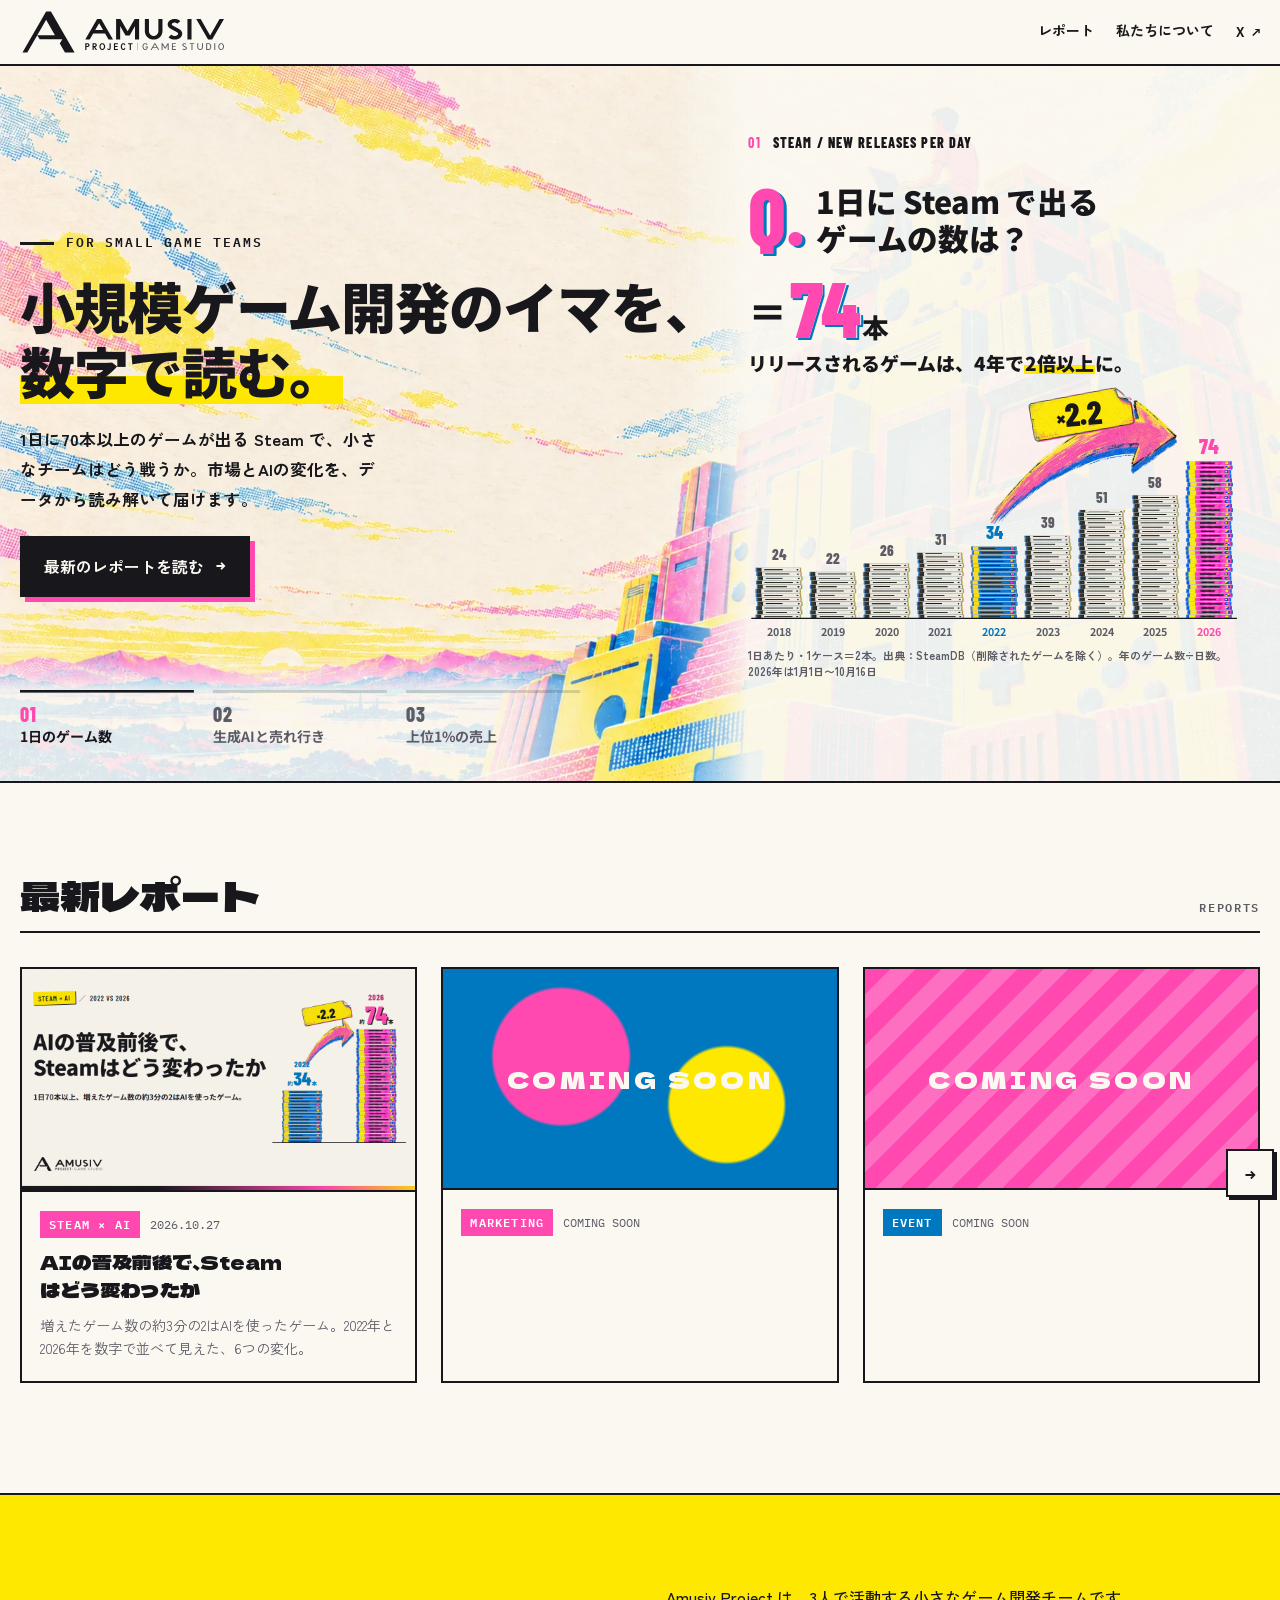
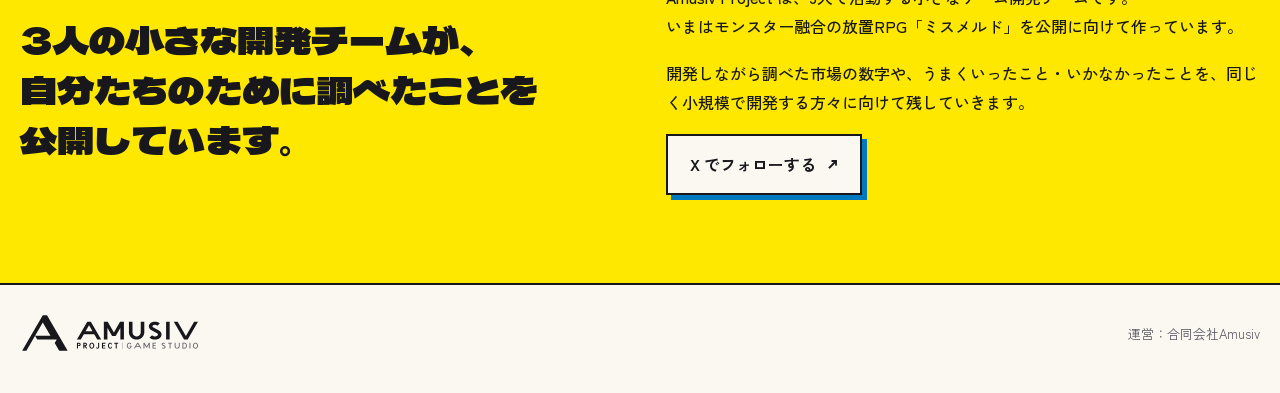
==== index.html @ 0c1fd58a "記事の URL を articles/001/ に。旧 URL は転送 Co-Authored-By: Claude Fable 5.1 <noreply@anthropic.com>" ====
<!doctype html>
<html lang="ja">
<head>
<meta charset="utf-8">
<meta name="viewport" content="width=device-width, initial-scale=1, viewport-fit=cover">
<title>Amusiv Project レポート｜小規模ゲーム開発のイマを、数字で読む。</title>
<meta name="description" content="小さなチームでゲームを作る人のための、数字で読むレポート。Steam の市場やAIの影響を、データから読み解きます。運営はミスメルド開発中の Amusiv Project。">
<link rel="canonical" href="https://amusiv.co.jp/">
<meta property="og:type" content="website">
<meta property="og:site_name" content="Amusiv Project レポート">
<meta property="og:title" content="小規模ゲーム開発のイマを、数字で読む。｜Amusiv Project レポート">
<meta property="og:description" content="小さなチームでゲームを作る人のための、数字で読むレポート。">
<meta property="og:url" content="https://amusiv.co.jp/">
<meta property="og:image" content="https://amusiv.co.jp/assets/img/ogp_top.png">
<meta property="og:locale" content="ja_JP">
<meta name="twitter:card" content="summary_large_image">
<meta name="twitter:site" content="@Amusiv_Project">
<meta name="theme-color" content="#fbf8f1">
<link rel="icon" href="favicon.svg" type="image/svg+xml">
<link rel="preconnect" href="https://fonts.googleapis.com">
<link rel="preconnect" href="https://fonts.gstatic.com" crossorigin>
<link rel="stylesheet" href="https://fonts.googleapis.com/css2?family=Dela+Gothic+One&family=Zen+Kaku+Gothic+New:wght@500;700&family=IBM+Plex+Mono:wght@600&display=swap">
<link rel="stylesheet" href="https://fonts.googleapis.com/css2?family=Barlow+Condensed:wght@600;800&family=Noto+Sans+JP:wght@700;900&display=swap">
<link rel="stylesheet" href="assets/top.css?v=a1030k">
<link rel="stylesheet" href="assets/kv.css?v=a1030n">
<link rel="stylesheet" href="assets/kv_time.css?v=e661ff4c">
<link rel="stylesheet" href="assets/kv_theme_white.css?v=151dbef2">
<link rel="stylesheet" href="assets/kv_theme_dark.css?v=43663572">
<script>try{var d=document.documentElement;d.classList.add("kv-js");d.setAttribute("data-kv-v",(location.search.match(/[?&]v=([12])/)||[0,"2"])[1]);d.setAttribute("data-s2",(location.search.match(/[?&]s2=([abcdefghijklm])/)||[0,"a"])[1]);if(!matchMedia("(prefers-reduced-motion: reduce)").matches)d.classList.add("js-intro");var t=(location.search.match(/[?&]t=(white|dark|paper)/)||[0,"paper"])[1];if(t!=="paper")d.setAttribute("data-kv-theme",t)}catch(e){}</script>
<link rel="preload" as="image" href="assets/img/hero.webp" type="image/webp">
</head>
<body>

<header class="topbar gutter">
  <div class="inner">
    <a class="logo" href="./" aria-label="Amusiv Project レポート トップ"><img class="logo-img" src="assets/img/logo_header.svg" alt="Amusiv Project" width="498" height="112"></a>
    <nav class="nav" aria-label="メニュー">
      <a href="#latest">レポート</a>
      <a href="#about">私たちについて</a>
      <a class="x" href="https://x.com/Amusiv_Project" target="_blank" rel="noopener">X ↗</a>
    </nav>
  </div>
</header>

<main>
  <section class="hero" id="kv" data-kv-slots="0,4980,9960,14940" data-kv-len="1200" style="--kv-c:var(--pink);--kv-side:var(--ink);--kv-mk:var(--yellow);--kv-num:&quot;Barlow Condensed&quot;;--kv-num-w:800;--kv-num-k:1;--kv-jp:&quot;Noto Sans JP&quot;;--kv-jp-w:900">
    <div class="kv-art">
    <picture class="kv-bg">
        <source srcset="assets/img/hero.webp" type="image/webp">
        <img src="assets/img/hero.jpg" alt="空まで積み上がったゲームの山の頂上で、ノートPCに向かう小さな開発者" width="1920" height="1081" fetchpriority="high">
      </picture>
    <div class="kv-stage" id="kv-stage" role="region" aria-label="数字で見る3つの問い">
      <div class="kv-sc sc1" aria-hidden="true" inert>
        <div class="kv-head">
          <p class="kv-tag"><b>01</b><span>STEAM / NEW RELEASES PER DAY</span></p>
          <p class="kv-q"><b>Q.</b>1日に Steam で出るゲームの数は？</p>
        </div>
        <div class="kv-body"><div class="kc"><p class="kc-qm"><b>Q.</b><span>1日に Steam で出る<br>ゲームの数は？</span></p><div class="kc-big"><p class="n"><span class="eq">＝</span>74<small>本</small></p></div><p class="kc-ans">リリースされるゲームは、4年で<em>2倍以上</em>に。</p><svg class="kc-svg" viewBox="0 0 600 300" role="img" aria-label="1日に出るゲームの数 2022年34本 2026年74本"><defs><pattern id="k1-pink" patternUnits="userSpaceOnUse" width="160" height="160"><image href="assets/img/kv/tex_pink.webp" width="160" height="160" preserveAspectRatio="none"/></pattern><pattern id="k1-blue" patternUnits="userSpaceOnUse" width="160" height="160"><image href="assets/img/kv/tex_blue.webp" width="160" height="160" preserveAspectRatio="none"/></pattern><pattern id="k1-ink" patternUnits="userSpaceOnUse" width="5" height="5" patternTransform="rotate(30)"><circle cx="2.5" cy="2.5" r="1.45" fill="var(--ink)"/></pattern><pattern id="k1-pinkdot" patternUnits="userSpaceOnUse" width="5" height="5" patternTransform="rotate(30)"><circle cx="2.5" cy="2.5" r="1.6" fill="var(--kv-c)"/></pattern><pattern id="k1-bluedot" patternUnits="userSpaceOnUse" width="5" height="5" patternTransform="rotate(30)"><circle cx="2.5" cy="2.5" r="1.4" fill="var(--blue)"/></pattern></defs><image href="assets/img/kv/case2/gray0.webp" x="9.0" y="270.81" width="55.6" height="5.59" preserveAspectRatio="none"/><image href="assets/img/kv/case2/gray5.webp" x="10.7" y="265.62" width="55.6" height="5.59" preserveAspectRatio="none"/><image href="assets/img/kv/case2/gray4.webp" x="9.7" y="260.43" width="55.6" height="5.59" preserveAspectRatio="none"/><image href="assets/img/kv/case2/gray3.webp" x="11.1" y="255.24" width="55.6" height="5.59" preserveAspectRatio="none"/><image href="assets/img/kv/case2/gray2.webp" x="10.0" y="250.05" width="55.6" height="5.59" preserveAspectRatio="none"/><image href="assets/img/kv/case2/gray1.webp" x="9.3" y="244.86" width="55.6" height="5.59" preserveAspectRatio="none"/><image href="assets/img/kv/case2/gray0.webp" x="9.0" y="239.68" width="55.6" height="5.59" preserveAspectRatio="none"/><image href="assets/img/kv/case2/gray5.webp" x="10.7" y="234.49" width="55.6" height="5.59" preserveAspectRatio="none"/><image href="assets/img/kv/case2/gray4.webp" x="9.7" y="229.30" width="55.6" height="5.59" preserveAspectRatio="none"/><image href="assets/img/kv/case2/gray3.webp" x="11.1" y="224.11" width="55.6" height="5.59" preserveAspectRatio="none"/><image href="assets/img/kv/case2/gray2.webp" x="10.0" y="218.92" width="55.6" height="5.59" preserveAspectRatio="none"/><image href="assets/img/kv/case2/gray1.webp" x="9.3" y="213.73" width="55.6" height="5.59" preserveAspectRatio="none"/><text class="v " x="37.8" y="204.7">24</text><text class="yr " x="37.8" y="298">2018</text><image href="assets/img/kv/case2/gray2.webp" x="76.3" y="270.81" width="55.6" height="5.59" preserveAspectRatio="none"/><image href="assets/img/kv/case2/gray1.webp" x="75.3" y="265.62" width="55.6" height="5.59" preserveAspectRatio="none"/><image href="assets/img/kv/case2/gray0.webp" x="76.7" y="260.43" width="55.6" height="5.59" preserveAspectRatio="none"/><image href="assets/img/kv/case2/gray5.webp" x="75.6" y="255.24" width="55.6" height="5.59" preserveAspectRatio="none"/><image href="assets/img/kv/case2/gray4.webp" x="74.9" y="250.05" width="55.6" height="5.59" preserveAspectRatio="none"/><image href="assets/img/kv/case2/gray3.webp" x="74.6" y="244.86" width="55.6" height="5.59" preserveAspectRatio="none"/><image href="assets/img/kv/case2/gray2.webp" x="76.3" y="239.68" width="55.6" height="5.59" preserveAspectRatio="none"/><image href="assets/img/kv/case2/gray1.webp" x="75.3" y="234.49" width="55.6" height="5.59" preserveAspectRatio="none"/><image href="assets/img/kv/case2/gray0.webp" x="76.7" y="229.30" width="55.6" height="5.59" preserveAspectRatio="none"/><image href="assets/img/kv/case2/gray5.webp" x="75.6" y="224.11" width="55.6" height="5.59" preserveAspectRatio="none"/><image href="assets/img/kv/case2/gray4.webp" x="74.9" y="218.92" width="55.6" height="5.59" preserveAspectRatio="none"/><text class="v " x="103.3" y="209.9">22</text><text class="yr  minor" x="103.3" y="298">2019</text><image href="assets/img/kv/case2/gray4.webp" x="140.8" y="270.81" width="55.6" height="5.59" preserveAspectRatio="none"/><image href="assets/img/kv/case2/gray3.webp" x="142.2" y="265.62" width="55.6" height="5.59" preserveAspectRatio="none"/><image href="assets/img/kv/case2/gray2.webp" x="141.1" y="260.43" width="55.6" height="5.59" preserveAspectRatio="none"/><image href="assets/img/kv/case2/gray1.webp" x="140.4" y="255.24" width="55.6" height="5.59" preserveAspectRatio="none"/><image href="assets/img/kv/case2/gray0.webp" x="140.1" y="250.05" width="55.6" height="5.59" preserveAspectRatio="none"/><image href="assets/img/kv/case2/gray5.webp" x="141.8" y="244.86" width="55.6" height="5.59" preserveAspectRatio="none"/><image href="assets/img/kv/case2/gray4.webp" x="140.8" y="239.68" width="55.6" height="5.59" preserveAspectRatio="none"/><image href="assets/img/kv/case2/gray3.webp" x="142.2" y="234.49" width="55.6" height="5.59" preserveAspectRatio="none"/><image href="assets/img/kv/case2/gray2.webp" x="141.1" y="229.30" width="55.6" height="5.59" preserveAspectRatio="none"/><image href="assets/img/kv/case2/gray1.webp" x="140.4" y="224.11" width="55.6" height="5.59" preserveAspectRatio="none"/><image href="assets/img/kv/case2/gray0.webp" x="140.1" y="218.92" width="55.6" height="5.59" preserveAspectRatio="none"/><image href="assets/img/kv/case2/gray5.webp" x="141.8" y="213.73" width="55.6" height="5.59" preserveAspectRatio="none"/><image href="assets/img/kv/case2/gray4.webp" x="140.8" y="208.54" width="55.6" height="5.59" preserveAspectRatio="none"/><text class="v " x="168.9" y="199.5">26</text><text class="yr  minor" x="168.9" y="298">2020</text><image href="assets/img/kv/case2/gray0.webp" x="207.8" y="270.81" width="55.6" height="5.59" preserveAspectRatio="none"/><image href="assets/img/kv/case2/gray5.webp" x="206.7" y="265.62" width="55.6" height="5.59" preserveAspectRatio="none"/><image href="assets/img/kv/case2/gray4.webp" x="206.0" y="260.43" width="55.6" height="5.59" preserveAspectRatio="none"/><image href="assets/img/kv/case2/gray3.webp" x="205.7" y="255.24" width="55.6" height="5.59" preserveAspectRatio="none"/><image href="assets/img/kv/case2/gray2.webp" x="207.4" y="250.05" width="55.6" height="5.59" preserveAspectRatio="none"/><image href="assets/img/kv/case2/gray1.webp" x="206.4" y="244.86" width="55.6" height="5.59" preserveAspectRatio="none"/><image href="assets/img/kv/case2/gray0.webp" x="207.8" y="239.68" width="55.6" height="5.59" preserveAspectRatio="none"/><image href="assets/img/kv/case2/gray5.webp" x="206.7" y="234.49" width="55.6" height="5.59" preserveAspectRatio="none"/><image href="assets/img/kv/case2/gray4.webp" x="206.0" y="229.30" width="55.6" height="5.59" preserveAspectRatio="none"/><image href="assets/img/kv/case2/gray3.webp" x="205.7" y="224.11" width="55.6" height="5.59" preserveAspectRatio="none"/><image href="assets/img/kv/case2/gray2.webp" x="207.4" y="218.92" width="55.6" height="5.59" preserveAspectRatio="none"/><image href="assets/img/kv/case2/gray1.webp" x="206.4" y="213.73" width="55.6" height="5.59" preserveAspectRatio="none"/><image href="assets/img/kv/case2/gray0.webp" x="207.8" y="208.54" width="55.6" height="5.59" preserveAspectRatio="none"/><image href="assets/img/kv/case2/gray5.webp" x="206.7" y="203.35" width="55.6" height="5.59" preserveAspectRatio="none"/><image href="assets/img/kv/case2/gray4.webp" x="206.0" y="198.16" width="55.6" height="5.59" preserveAspectRatio="none"/><image href="assets/img/kv/case2/gray3.webp" x="205.7" y="195.57" width="55.6" height="2.99" preserveAspectRatio="none"/><text class="v " x="234.4" y="186.6">31</text><text class="yr  minor" x="234.4" y="298">2021</text><image href="assets/img/kv/case2/blue2.webp" x="272.2" y="270.81" width="55.6" height="5.59" preserveAspectRatio="none"/><image href="assets/img/kv/case2/blue1.webp" x="271.5" y="265.62" width="55.6" height="5.59" preserveAspectRatio="none"/><image href="assets/img/kv/case2/blue0.webp" x="271.2" y="260.43" width="55.6" height="5.59" preserveAspectRatio="none"/><image href="assets/img/kv/case2/blue5.webp" x="272.9" y="255.24" width="55.6" height="5.59" preserveAspectRatio="none"/><image href="assets/img/kv/case2/blue4.webp" x="271.9" y="250.05" width="55.6" height="5.59" preserveAspectRatio="none"/><image href="assets/img/kv/case2/blue3.webp" x="273.3" y="244.86" width="55.6" height="5.59" preserveAspectRatio="none"/><image href="assets/img/kv/case2/blue2.webp" x="272.2" y="239.68" width="55.6" height="5.59" preserveAspectRatio="none"/><image href="assets/img/kv/case2/blue1.webp" x="271.5" y="234.49" width="55.6" height="5.59" preserveAspectRatio="none"/><image href="assets/img/kv/case2/blue0.webp" x="271.2" y="229.30" width="55.6" height="5.59" preserveAspectRatio="none"/><image href="assets/img/kv/case2/blue5.webp" x="272.9" y="224.11" width="55.6" height="5.59" preserveAspectRatio="none"/><image href="assets/img/kv/case2/blue4.webp" x="271.9" y="218.92" width="55.6" height="5.59" preserveAspectRatio="none"/><image href="assets/img/kv/case2/blue3.webp" x="273.3" y="213.73" width="55.6" height="5.59" preserveAspectRatio="none"/><image href="assets/img/kv/case2/blue2.webp" x="272.2" y="208.54" width="55.6" height="5.59" preserveAspectRatio="none"/><image href="assets/img/kv/case2/blue1.webp" x="271.5" y="203.35" width="55.6" height="5.59" preserveAspectRatio="none"/><image href="assets/img/kv/case2/blue0.webp" x="271.2" y="198.16" width="55.6" height="5.59" preserveAspectRatio="none"/><image href="assets/img/kv/case2/blue5.webp" x="272.9" y="192.97" width="55.6" height="5.59" preserveAspectRatio="none"/><image href="assets/img/kv/case2/blue4.webp" x="271.9" y="187.78" width="55.6" height="5.59" preserveAspectRatio="none"/><text class="v base" x="300.0" y="178.8">34</text><text class="yr base" x="300.0" y="298">2022</text><image href="assets/img/kv/case2/gray4.webp" x="337.1" y="270.81" width="55.6" height="5.59" preserveAspectRatio="none"/><image href="assets/img/kv/case2/gray3.webp" x="336.8" y="265.62" width="55.6" height="5.59" preserveAspectRatio="none"/><image href="assets/img/kv/case2/gray2.webp" x="338.5" y="260.43" width="55.6" height="5.59" preserveAspectRatio="none"/><image href="assets/img/kv/case2/gray1.webp" x="337.5" y="255.24" width="55.6" height="5.59" preserveAspectRatio="none"/><image href="assets/img/kv/case2/gray0.webp" x="338.9" y="250.05" width="55.6" height="5.59" preserveAspectRatio="none"/><image href="assets/img/kv/case2/gray5.webp" x="337.8" y="244.86" width="55.6" height="5.59" preserveAspectRatio="none"/><image href="assets/img/kv/case2/gray4.webp" x="337.1" y="239.68" width="55.6" height="5.59" preserveAspectRatio="none"/><image href="assets/img/kv/case2/gray3.webp" x="336.8" y="234.49" width="55.6" height="5.59" preserveAspectRatio="none"/><image href="assets/img/kv/case2/gray2.webp" x="338.5" y="229.30" width="55.6" height="5.59" preserveAspectRatio="none"/><image href="assets/img/kv/case2/gray1.webp" x="337.5" y="224.11" width="55.6" height="5.59" preserveAspectRatio="none"/><image href="assets/img/kv/case2/gray0.webp" x="338.9" y="218.92" width="55.6" height="5.59" preserveAspectRatio="none"/><image href="assets/img/kv/case2/gray5.webp" x="337.8" y="213.73" width="55.6" height="5.59" preserveAspectRatio="none"/><image href="assets/img/kv/case2/gray4.webp" x="337.1" y="208.54" width="55.6" height="5.59" preserveAspectRatio="none"/><image href="assets/img/kv/case2/gray3.webp" x="336.8" y="203.35" width="55.6" height="5.59" preserveAspectRatio="none"/><image href="assets/img/kv/case2/gray2.webp" x="338.5" y="198.16" width="55.6" height="5.59" preserveAspectRatio="none"/><image href="assets/img/kv/case2/gray1.webp" x="337.5" y="192.97" width="55.6" height="5.59" preserveAspectRatio="none"/><image href="assets/img/kv/case2/gray0.webp" x="338.9" y="187.78" width="55.6" height="5.59" preserveAspectRatio="none"/><image href="assets/img/kv/case2/gray5.webp" x="337.8" y="182.59" width="55.6" height="5.59" preserveAspectRatio="none"/><image href="assets/img/kv/case2/gray4.webp" x="337.1" y="177.41" width="55.6" height="5.59" preserveAspectRatio="none"/><image href="assets/img/kv/case2/gray3.webp" x="336.8" y="174.81" width="55.6" height="2.99" preserveAspectRatio="none"/><text class="v " x="365.6" y="165.8">39</text><text class="yr  minor" x="365.6" y="298">2023</text><image href="assets/img/kv/case2/gray0.webp" x="402.3" y="270.81" width="55.6" height="5.59" preserveAspectRatio="none"/><image href="assets/img/kv/case2/gray5.webp" x="404.0" y="265.62" width="55.6" height="5.59" preserveAspectRatio="none"/><image href="assets/img/kv/case2/gray4.webp" x="403.0" y="260.43" width="55.6" height="5.59" preserveAspectRatio="none"/><image href="assets/img/kv/case2/gray3.webp" x="404.4" y="255.24" width="55.6" height="5.59" preserveAspectRatio="none"/><image href="assets/img/kv/case2/gray2.webp" x="403.3" y="250.05" width="55.6" height="5.59" preserveAspectRatio="none"/><image href="assets/img/kv/case2/gray1.webp" x="402.6" y="244.86" width="55.6" height="5.59" preserveAspectRatio="none"/><image href="assets/img/kv/case2/gray0.webp" x="402.3" y="239.68" width="55.6" height="5.59" preserveAspectRatio="none"/><image href="assets/img/kv/case2/gray5.webp" x="404.0" y="234.49" width="55.6" height="5.59" preserveAspectRatio="none"/><image href="assets/img/kv/case2/gray4.webp" x="403.0" y="229.30" width="55.6" height="5.59" preserveAspectRatio="none"/><image href="assets/img/kv/case2/gray3.webp" x="404.4" y="224.11" width="55.6" height="5.59" preserveAspectRatio="none"/><image href="assets/img/kv/case2/gray2.webp" x="403.3" y="218.92" width="55.6" height="5.59" preserveAspectRatio="none"/><image href="assets/img/kv/case2/gray1.webp" x="402.6" y="213.73" width="55.6" height="5.59" preserveAspectRatio="none"/><image href="assets/img/kv/case2/gray0.webp" x="402.3" y="208.54" width="55.6" height="5.59" preserveAspectRatio="none"/><image href="assets/img/kv/case2/gray5.webp" x="404.0" y="203.35" width="55.6" height="5.59" preserveAspectRatio="none"/><image href="assets/img/kv/case2/gray4.webp" x="403.0" y="198.16" width="55.6" height="5.59" preserveAspectRatio="none"/><image href="assets/img/kv/case2/gray3.webp" x="404.4" y="192.97" width="55.6" height="5.59" preserveAspectRatio="none"/><image href="assets/img/kv/case2/gray2.webp" x="403.3" y="187.78" width="55.6" height="5.59" preserveAspectRatio="none"/><image href="assets/img/kv/case2/gray1.webp" x="402.6" y="182.59" width="55.6" height="5.59" preserveAspectRatio="none"/><image href="assets/img/kv/case2/gray0.webp" x="402.3" y="177.41" width="55.6" height="5.59" preserveAspectRatio="none"/><image href="assets/img/kv/case2/gray5.webp" x="404.0" y="172.22" width="55.6" height="5.59" preserveAspectRatio="none"/><image href="assets/img/kv/case2/gray4.webp" x="403.0" y="167.03" width="55.6" height="5.59" preserveAspectRatio="none"/><image href="assets/img/kv/case2/gray3.webp" x="404.4" y="161.84" width="55.6" height="5.59" preserveAspectRatio="none"/><image href="assets/img/kv/case2/gray2.webp" x="403.3" y="156.65" width="55.6" height="5.59" preserveAspectRatio="none"/><image href="assets/img/kv/case2/gray1.webp" x="402.6" y="151.46" width="55.6" height="5.59" preserveAspectRatio="none"/><image href="assets/img/kv/case2/gray0.webp" x="402.3" y="146.27" width="55.6" height="5.59" preserveAspectRatio="none"/><image href="assets/img/kv/case2/gray5.webp" x="404.0" y="143.68" width="55.6" height="2.99" preserveAspectRatio="none"/><text class="v " x="431.1" y="134.7">51</text><text class="yr  minor" x="431.1" y="298">2024</text><image href="assets/img/kv/case2/gray2.webp" x="469.6" y="270.81" width="55.6" height="5.59" preserveAspectRatio="none"/><image href="assets/img/kv/case2/gray1.webp" x="468.6" y="265.62" width="55.6" height="5.59" preserveAspectRatio="none"/><image href="assets/img/kv/case2/gray0.webp" x="470.0" y="260.43" width="55.6" height="5.59" preserveAspectRatio="none"/><image href="assets/img/kv/case2/gray5.webp" x="468.9" y="255.24" width="55.6" height="5.59" preserveAspectRatio="none"/><image href="assets/img/kv/case2/gray4.webp" x="468.2" y="250.05" width="55.6" height="5.59" preserveAspectRatio="none"/><image href="assets/img/kv/case2/gray3.webp" x="467.9" y="244.86" width="55.6" height="5.59" preserveAspectRatio="none"/><image href="assets/img/kv/case2/gray2.webp" x="469.6" y="239.68" width="55.6" height="5.59" preserveAspectRatio="none"/><image href="assets/img/kv/case2/gray1.webp" x="468.6" y="234.49" width="55.6" height="5.59" preserveAspectRatio="none"/><image href="assets/img/kv/case2/gray0.webp" x="470.0" y="229.30" width="55.6" height="5.59" preserveAspectRatio="none"/><image href="assets/img/kv/case2/gray5.webp" x="468.9" y="224.11" width="55.6" height="5.59" preserveAspectRatio="none"/><image href="assets/img/kv/case2/gray4.webp" x="468.2" y="218.92" width="55.6" height="5.59" preserveAspectRatio="none"/><image href="assets/img/kv/case2/gray3.webp" x="467.9" y="213.73" width="55.6" height="5.59" preserveAspectRatio="none"/><image href="assets/img/kv/case2/gray2.webp" x="469.6" y="208.54" width="55.6" height="5.59" preserveAspectRatio="none"/><image href="assets/img/kv/case2/gray1.webp" x="468.6" y="203.35" width="55.6" height="5.59" preserveAspectRatio="none"/><image href="assets/img/kv/case2/gray0.webp" x="470.0" y="198.16" width="55.6" height="5.59" preserveAspectRatio="none"/><image href="assets/img/kv/case2/gray5.webp" x="468.9" y="192.97" width="55.6" height="5.59" preserveAspectRatio="none"/><image href="assets/img/kv/case2/gray4.webp" x="468.2" y="187.78" width="55.6" height="5.59" preserveAspectRatio="none"/><image href="assets/img/kv/case2/gray3.webp" x="467.9" y="182.59" width="55.6" height="5.59" preserveAspectRatio="none"/><image href="assets/img/kv/case2/gray2.webp" x="469.6" y="177.41" width="55.6" height="5.59" preserveAspectRatio="none"/><image href="assets/img/kv/case2/gray1.webp" x="468.6" y="172.22" width="55.6" height="5.59" preserveAspectRatio="none"/><image href="assets/img/kv/case2/gray0.webp" x="470.0" y="167.03" width="55.6" height="5.59" preserveAspectRatio="none"/><image href="assets/img/kv/case2/gray5.webp" x="468.9" y="161.84" width="55.6" height="5.59" preserveAspectRatio="none"/><image href="assets/img/kv/case2/gray4.webp" x="468.2" y="156.65" width="55.6" height="5.59" preserveAspectRatio="none"/><image href="assets/img/kv/case2/gray3.webp" x="467.9" y="151.46" width="55.6" height="5.59" preserveAspectRatio="none"/><image href="assets/img/kv/case2/gray2.webp" x="469.6" y="146.27" width="55.6" height="5.59" preserveAspectRatio="none"/><image href="assets/img/kv/case2/gray1.webp" x="468.6" y="141.08" width="55.6" height="5.59" preserveAspectRatio="none"/><image href="assets/img/kv/case2/gray0.webp" x="470.0" y="135.89" width="55.6" height="5.59" preserveAspectRatio="none"/><image href="assets/img/kv/case2/gray5.webp" x="468.9" y="130.70" width="55.6" height="5.59" preserveAspectRatio="none"/><image href="assets/img/kv/case2/gray4.webp" x="468.2" y="125.51" width="55.6" height="5.59" preserveAspectRatio="none"/><text class="v " x="496.7" y="116.5">58</text><text class="yr  minor" x="496.7" y="298">2025</text><image href="assets/img/kv/case2/pink4.webp" x="534.1" y="270.81" width="55.6" height="5.59" preserveAspectRatio="none"/><image href="assets/img/kv/case2/pink3.webp" x="535.5" y="265.62" width="55.6" height="5.59" preserveAspectRatio="none"/><image href="assets/img/kv/case2/pink2.webp" x="534.4" y="260.43" width="55.6" height="5.59" preserveAspectRatio="none"/><image href="assets/img/kv/case2/pink1.webp" x="533.7" y="255.24" width="55.6" height="5.59" preserveAspectRatio="none"/><image href="assets/img/kv/case2/pink0.webp" x="533.4" y="250.05" width="55.6" height="5.59" preserveAspectRatio="none"/><image href="assets/img/kv/case2/pink5.webp" x="535.1" y="244.86" width="55.6" height="5.59" preserveAspectRatio="none"/><image href="assets/img/kv/case2/pink4.webp" x="534.1" y="239.68" width="55.6" height="5.59" preserveAspectRatio="none"/><image href="assets/img/kv/case2/pink3.webp" x="535.5" y="234.49" width="55.6" height="5.59" preserveAspectRatio="none"/><image href="assets/img/kv/case2/pink2.webp" x="534.4" y="229.30" width="55.6" height="5.59" preserveAspectRatio="none"/><image href="assets/img/kv/case2/pink1.webp" x="533.7" y="224.11" width="55.6" height="5.59" preserveAspectRatio="none"/><image href="assets/img/kv/case2/pink0.webp" x="533.4" y="218.92" width="55.6" height="5.59" preserveAspectRatio="none"/><image href="assets/img/kv/case2/pink5.webp" x="535.1" y="213.73" width="55.6" height="5.59" preserveAspectRatio="none"/><image href="assets/img/kv/case2/pink4.webp" x="534.1" y="208.54" width="55.6" height="5.59" preserveAspectRatio="none"/><image href="assets/img/kv/case2/pink3.webp" x="535.5" y="203.35" width="55.6" height="5.59" preserveAspectRatio="none"/><image href="assets/img/kv/case2/pink2.webp" x="534.4" y="198.16" width="55.6" height="5.59" preserveAspectRatio="none"/><image href="assets/img/kv/case2/pink1.webp" x="533.7" y="192.97" width="55.6" height="5.59" preserveAspectRatio="none"/><image href="assets/img/kv/case2/pink0.webp" x="533.4" y="187.78" width="55.6" height="5.59" preserveAspectRatio="none"/><image href="assets/img/kv/case2/pink5.webp" x="535.1" y="182.59" width="55.6" height="5.59" preserveAspectRatio="none"/><image href="assets/img/kv/case2/pink4.webp" x="534.1" y="177.41" width="55.6" height="5.59" preserveAspectRatio="none"/><image href="assets/img/kv/case2/pink3.webp" x="535.5" y="172.22" width="55.6" height="5.59" preserveAspectRatio="none"/><image href="assets/img/kv/case2/pink2.webp" x="534.4" y="167.03" width="55.6" height="5.59" preserveAspectRatio="none"/><image href="assets/img/kv/case2/pink1.webp" x="533.7" y="161.84" width="55.6" height="5.59" preserveAspectRatio="none"/><image href="assets/img/kv/case2/pink0.webp" x="533.4" y="156.65" width="55.6" height="5.59" preserveAspectRatio="none"/><image href="assets/img/kv/case2/pink5.webp" x="535.1" y="151.46" width="55.6" height="5.59" preserveAspectRatio="none"/><image href="assets/img/kv/case2/pink4.webp" x="534.1" y="146.27" width="55.6" height="5.59" preserveAspectRatio="none"/><image href="assets/img/kv/case2/pink3.webp" x="535.5" y="141.08" width="55.6" height="5.59" preserveAspectRatio="none"/><image href="assets/img/kv/case2/pink2.webp" x="534.4" y="135.89" width="55.6" height="5.59" preserveAspectRatio="none"/><image href="assets/img/kv/case2/pink1.webp" x="533.7" y="130.70" width="55.6" height="5.59" preserveAspectRatio="none"/><image href="assets/img/kv/case2/pink0.webp" x="533.4" y="125.51" width="55.6" height="5.59" preserveAspectRatio="none"/><image href="assets/img/kv/case2/pink5.webp" x="535.1" y="120.32" width="55.6" height="5.59" preserveAspectRatio="none"/><image href="assets/img/kv/case2/pink4.webp" x="534.1" y="115.14" width="55.6" height="5.59" preserveAspectRatio="none"/><image href="assets/img/kv/case2/pink3.webp" x="535.5" y="109.95" width="55.6" height="5.59" preserveAspectRatio="none"/><image href="assets/img/kv/case2/pink2.webp" x="534.4" y="104.76" width="55.6" height="5.59" preserveAspectRatio="none"/><image href="assets/img/kv/case2/pink1.webp" x="533.7" y="99.57" width="55.6" height="5.59" preserveAspectRatio="none"/><image href="assets/img/kv/case2/pink0.webp" x="533.4" y="94.38" width="55.6" height="5.59" preserveAspectRatio="none"/><image href="assets/img/kv/case2/pink5.webp" x="535.1" y="89.19" width="55.6" height="5.59" preserveAspectRatio="none"/><image href="assets/img/kv/case2/pink4.webp" x="534.1" y="84.00" width="55.6" height="5.59" preserveAspectRatio="none"/><text class="v now" x="562.2" y="75.0">74</text><text class="yr now" x="562.2" y="298">2026</text><line class="axis" x1="4" y1="276" x2="596" y2="276"/><image href="assets/img/kv/case2/arrow.webp" x="295.6" y="10.0" width="226.9" height="150.8" preserveAspectRatio="none"/><g class="stk" transform="translate(340.9,4.0) rotate(-5)"><image href="assets/img/kv/case2/sticker.webp" x="0" y="0" width="128" height="58" preserveAspectRatio="none"/><text x="60.0" y="42.0"><tspan class="x">×</tspan>2.2</text></g></svg><p class="kc-note">1日あたり・1ケース＝2本。出典：SteamDB（削除されたゲームを除く）。年のゲーム数÷日数。2026年は1月1日〜10月16日</p></div></div>
        
      </div>
      <div class="kv-sc sc2" aria-hidden="true" inert>
        <div class="kv-head">
          <p class="kv-tag"><b>02</b><span>AI GAMES / 2025</span></p>
          <p class="kv-q"><b>Q.</b>生成AIを使ったゲームは、売れないのか？</p>
        </div>
        <div class="kv-body"><div class="kc"><p class="kc-qm"><b>Q.</b><span>生成AIを使ったゲームは、<br>売れないのか？</span></p><div class="kc-big"><p class="n"><span class="eq">＝</span><small class="pre">少しだけ、</small>売れづらい<small>。</small></p></div><p class="kc-ans">でも、<em>売れなかった言い訳にはならない</em>。</p><svg class="kc-svg s2v s2-a" viewBox="0 0 600 300" role="img" aria-label="リリースされたゲームの20%、売上上位100本の18%が生成AIを使用"><defs><pattern id="k2a-pink" patternUnits="userSpaceOnUse" width="160" height="160"><image href="assets/img/kv/tex_pink.webp" width="160" height="160" preserveAspectRatio="none"/></pattern><pattern id="k2a-blue" patternUnits="userSpaceOnUse" width="160" height="160"><image href="assets/img/kv/tex_blue.webp" width="160" height="160" preserveAspectRatio="none"/></pattern><pattern id="k2a-ink" patternUnits="userSpaceOnUse" width="5" height="5" patternTransform="rotate(30)"><circle cx="2.5" cy="2.5" r="1.45" fill="var(--ink)"/></pattern><pattern id="k2a-pinkdot" patternUnits="userSpaceOnUse" width="5" height="5" patternTransform="rotate(30)"><circle cx="2.5" cy="2.5" r="1.6" fill="var(--kv-c)"/></pattern><pattern id="k2a-bluedot" patternUnits="userSpaceOnUse" width="5" height="5" patternTransform="rotate(30)"><circle cx="2.5" cy="2.5" r="1.4" fill="var(--blue)"/></pattern></defs><text class="s2l" x="4" y="16"><tspan class="no">①</tspan> リリースされたゲーム</text><text class="s2p" x="4" y="44" style="text-anchor:start">生成AIを使用 <tspan class="b">20%</tspan></text><image href="assets/img/kv/case2/s2A5.webp" x="4" y="58" width="292" height="236" preserveAspectRatio="xMidYMin meet"/><text class="s2l" x="304" y="16"><tspan class="no">②</tspan> 売上上位100本</text><text class="s2p" x="304" y="44" style="text-anchor:start">生成AIを使用 <tspan class="b">18%</tspan></text><image href="assets/img/kv/case2/s2A7.webp" x="304" y="58" width="292" height="236" preserveAspectRatio="xMidYMin meet"/></svg><svg class="kc-svg s2v s2-b" viewBox="0 0 600 300" role="img" aria-label="リリースされたゲームの20%、売上上位100本の18%が生成AIを使用"><defs><pattern id="k2b-pink" patternUnits="userSpaceOnUse" width="160" height="160"><image href="assets/img/kv/tex_pink.webp" width="160" height="160" preserveAspectRatio="none"/></pattern><pattern id="k2b-blue" patternUnits="userSpaceOnUse" width="160" height="160"><image href="assets/img/kv/tex_blue.webp" width="160" height="160" preserveAspectRatio="none"/></pattern><pattern id="k2b-ink" patternUnits="userSpaceOnUse" width="5" height="5" patternTransform="rotate(30)"><circle cx="2.5" cy="2.5" r="1.45" fill="var(--ink)"/></pattern><pattern id="k2b-pinkdot" patternUnits="userSpaceOnUse" width="5" height="5" patternTransform="rotate(30)"><circle cx="2.5" cy="2.5" r="1.6" fill="var(--kv-c)"/></pattern><pattern id="k2b-bluedot" patternUnits="userSpaceOnUse" width="5" height="5" patternTransform="rotate(30)"><circle cx="2.5" cy="2.5" r="1.4" fill="var(--blue)"/></pattern></defs><text class="s2l" x="6" y="16"><tspan class="no">①</tspan> リリースされたゲーム</text><text class="s2p" x="594" y="16">生成AIを使用 <tspan class="b">20%</tspan></text><image href="assets/img/kv/case2/s2optB2.webp" x="80" y="22" width="440" height="122" preserveAspectRatio="xMidYMid meet"/><text class="s2l" x="6" y="172"><tspan class="no">②</tspan> 売上上位100本</text><text class="s2p" x="594" y="172">生成AIを使用 <tspan class="b">18%</tspan></text><image href="assets/img/kv/case2/s2optB1.webp" x="80" y="178" width="440" height="120" preserveAspectRatio="xMidYMid meet"/></svg><svg class="kc-svg s2v s2-c" viewBox="0 0 600 300" role="img" aria-label="リリースされたゲームの20%、売上上位100本の18%が生成AIを使用"><defs><pattern id="k2c-pink" patternUnits="userSpaceOnUse" width="160" height="160"><image href="assets/img/kv/tex_pink.webp" width="160" height="160" preserveAspectRatio="none"/></pattern><pattern id="k2c-blue" patternUnits="userSpaceOnUse" width="160" height="160"><image href="assets/img/kv/tex_blue.webp" width="160" height="160" preserveAspectRatio="none"/></pattern><pattern id="k2c-ink" patternUnits="userSpaceOnUse" width="5" height="5" patternTransform="rotate(30)"><circle cx="2.5" cy="2.5" r="1.45" fill="var(--ink)"/></pattern><pattern id="k2c-pinkdot" patternUnits="userSpaceOnUse" width="5" height="5" patternTransform="rotate(30)"><circle cx="2.5" cy="2.5" r="1.6" fill="var(--kv-c)"/></pattern><pattern id="k2c-bluedot" patternUnits="userSpaceOnUse" width="5" height="5" patternTransform="rotate(30)"><circle cx="2.5" cy="2.5" r="1.4" fill="var(--blue)"/></pattern></defs><text class="s2l" x="10" y="16"><tspan class="no">①</tspan> リリースされたゲーム</text><text class="s2p" x="10" y="44" style="text-anchor:start">生成AIを使用 <tspan class="b">20%</tspan></text><image href="assets/img/kv/case2/s2C5.webp" x="70" y="48" width="160" height="246" preserveAspectRatio="xMidYMid meet"/><text class="s2l" x="310" y="16"><tspan class="no">②</tspan> 売上上位100本</text><text class="s2p" x="310" y="44" style="text-anchor:start">生成AIを使用 <tspan class="b">18%</tspan></text><image href="assets/img/kv/case2/s2C4.webp" x="370" y="48" width="160" height="246" preserveAspectRatio="xMidYMid meet"/></svg><svg class="kc-svg s2v s2-d" viewBox="0 0 600 300" role="img" aria-label="2025年 リリースされたゲームの19.9%、レビュー上位100本の約11%が生成AIを使用"><defs><pattern id="k2d-pink" patternUnits="userSpaceOnUse" width="160" height="160"><image href="assets/img/kv/tex_pink.webp" width="160" height="160" preserveAspectRatio="none"/></pattern><pattern id="k2d-blue" patternUnits="userSpaceOnUse" width="160" height="160"><image href="assets/img/kv/tex_blue.webp" width="160" height="160" preserveAspectRatio="none"/></pattern><pattern id="k2d-ink" patternUnits="userSpaceOnUse" width="5" height="5" patternTransform="rotate(30)"><circle cx="2.5" cy="2.5" r="1.45" fill="var(--ink)"/></pattern><pattern id="k2d-pinkdot" patternUnits="userSpaceOnUse" width="5" height="5" patternTransform="rotate(30)"><circle cx="2.5" cy="2.5" r="1.6" fill="var(--kv-c)"/></pattern><pattern id="k2d-bluedot" patternUnits="userSpaceOnUse" width="5" height="5" patternTransform="rotate(30)"><circle cx="2.5" cy="2.5" r="1.4" fill="var(--blue)"/></pattern></defs><text class="s2l" x="4" y="16"><tspan class="no">①</tspan> リリースされたゲーム</text><text class="s2p" x="4" y="44" style="text-anchor:start">生成AIを使用 <tspan class="b">19.9%</tspan></text><image href="assets/img/kv/case2/s2A5.webp" x="4" y="58" width="292" height="210" preserveAspectRatio="xMidYMin meet"/><text class="s2l" x="304" y="16"><tspan class="no">②</tspan> レビュー上位100本</text><text class="s2p" x="304" y="44" style="text-anchor:start">生成AIを使用 <tspan class="b">約11%</tspan></text><image href="assets/img/kv/case2/s2B11a.webp" x="304" y="58" width="292" height="210" preserveAspectRatio="xMidYMin meet"/></svg><svg class="kc-svg s2v s2-e" viewBox="0 0 600 300" role="img" aria-label="リリースされたゲームの20%、売上上位100本の18%が生成AIを使用"><defs><pattern id="k2e-pink" patternUnits="userSpaceOnUse" width="160" height="160"><image href="assets/img/kv/tex_pink.webp" width="160" height="160" preserveAspectRatio="none"/></pattern><pattern id="k2e-blue" patternUnits="userSpaceOnUse" width="160" height="160"><image href="assets/img/kv/tex_blue.webp" width="160" height="160" preserveAspectRatio="none"/></pattern><pattern id="k2e-ink" patternUnits="userSpaceOnUse" width="5" height="5" patternTransform="rotate(30)"><circle cx="2.5" cy="2.5" r="1.45" fill="var(--ink)"/></pattern><pattern id="k2e-pinkdot" patternUnits="userSpaceOnUse" width="5" height="5" patternTransform="rotate(30)"><circle cx="2.5" cy="2.5" r="1.6" fill="var(--kv-c)"/></pattern><pattern id="k2e-bluedot" patternUnits="userSpaceOnUse" width="5" height="5" patternTransform="rotate(30)"><circle cx="2.5" cy="2.5" r="1.4" fill="var(--blue)"/></pattern></defs><defs><filter id="k2e-fblue" color-interpolation-filters="sRGB"><feColorMatrix type="saturate" values="0"/><feComponentTransfer><feFuncR type="table" tableValues="0.06 0 0.98"/><feFuncG type="table" tableValues="0.17 0.47 0.96"/><feFuncB type="table" tableValues="0.33 0.75 0.92"/></feComponentTransfer></filter><filter id="k2e-fpink" color-interpolation-filters="sRGB"><feColorMatrix type="saturate" values="0"/><feComponentTransfer><feFuncR type="table" tableValues="0.4 1 1"/><feFuncG type="table" tableValues="0.04 0.28 0.96"/><feFuncB type="table" tableValues="0.25 0.69 0.92"/></feComponentTransfer></filter></defs><text class="s2l" x="4" y="17"><tspan class="no">①</tspan> リリースされたゲーム</text><text class="s2p" x="596" y="19">生成AIを使用 <tspan class="b">20%</tspan></text><image href="assets/img/kv/case2/cap00.webp" x="4" y="30" width="112" height="52" preserveAspectRatio="xMidYMid slice" filter="url(#k2e-fblue)"/><g class="price" transform="translate(78,67)"><rect width="38" height="15"/><text x="19" y="11">¥980</text></g><image href="assets/img/kv/case2/cap01.webp" x="124" y="30" width="112" height="52" preserveAspectRatio="xMidYMid slice" filter="url(#k2e-fpink)"/><g class="price" transform="translate(198,67)"><rect width="38" height="15"/><text x="19" y="11">¥680</text></g><rect class="aicap" x="121.5" y="27.5" width="117" height="57"/><g class="ailab" transform="translate(127,33)"><rect width="56" height="19" rx="2.5"/><text x="28" y="14">生成AI</text></g><image href="assets/img/kv/case2/cap02.webp" x="244" y="30" width="112" height="52" preserveAspectRatio="xMidYMid slice" filter="url(#k2e-fblue)"/><g class="price" transform="translate(318,67)"><rect width="38" height="15"/><text x="19" y="11">¥1,800</text></g><image href="assets/img/kv/case2/cap03.webp" x="364" y="30" width="112" height="52" preserveAspectRatio="xMidYMid slice" filter="url(#k2e-fblue)"/><g class="price" transform="translate(438,67)"><rect width="38" height="15"/><text x="19" y="11">¥1,480</text></g><image href="assets/img/kv/case2/cap04.webp" x="484" y="30" width="112" height="52" preserveAspectRatio="xMidYMid slice" filter="url(#k2e-fblue)"/><g class="price" transform="translate(558,67)"><rect width="38" height="15"/><text x="19" y="11">¥2,300</text></g><image href="assets/img/kv/case2/cap05.webp" x="4" y="89" width="112" height="52" preserveAspectRatio="xMidYMid slice" filter="url(#k2e-fblue)"/><g class="price" transform="translate(78,126)"><rect width="38" height="15"/><text x="19" y="11">¥3,400</text></g><image href="assets/img/kv/case2/cap06.webp" x="124" y="89" width="112" height="52" preserveAspectRatio="xMidYMid slice" filter="url(#k2e-fblue)"/><g class="price" transform="translate(198,126)"><rect width="38" height="15"/><text x="19" y="11">¥2,050</text></g><image href="assets/img/kv/case2/cap07.webp" x="244" y="89" width="112" height="52" preserveAspectRatio="xMidYMid slice" filter="url(#k2e-fblue)"/><g class="price" transform="translate(318,126)"><rect width="38" height="15"/><text x="19" y="11">¥1,500</text></g><image href="assets/img/kv/case2/cap08.webp" x="364" y="89" width="112" height="52" preserveAspectRatio="xMidYMid slice" filter="url(#k2e-fpink)"/><g class="price" transform="translate(438,126)"><rect width="38" height="15"/><text x="19" y="11">¥1,200</text></g><rect class="aicap" x="361.5" y="86.5" width="117" height="57"/><g class="ailab" transform="translate(367,92)"><rect width="56" height="19" rx="2.5"/><text x="28" y="14">生成AI</text></g><image href="assets/img/kv/case2/cap09.webp" x="484" y="89" width="112" height="52" preserveAspectRatio="xMidYMid slice" filter="url(#k2e-fblue)"/><g class="price" transform="translate(558,126)"><rect width="38" height="15"/><text x="19" y="11">¥820</text></g><text class="s2l" x="4" y="171"><tspan class="no">②</tspan> 売上上位100本</text><text class="s2p" x="596" y="173">生成AIを使用 <tspan class="b">18%</tspan></text><image href="assets/img/kv/case2/cap10.webp" x="4" y="184" width="112" height="52" preserveAspectRatio="xMidYMid slice" filter="url(#k2e-fblue)"/><g class="price" transform="translate(78,221)"><rect width="38" height="15"/><text x="19" y="11">¥820</text></g><image href="assets/img/kv/case2/cap11.webp" x="124" y="184" width="112" height="52" preserveAspectRatio="xMidYMid slice" filter="url(#k2e-fblue)"/><g class="price" transform="translate(198,221)"><rect width="38" height="15"/><text x="19" y="11">¥980</text></g><image href="assets/img/kv/case2/cap12.webp" x="244" y="184" width="112" height="52" preserveAspectRatio="xMidYMid slice" filter="url(#k2e-fblue)"/><g class="price" transform="translate(318,221)"><rect width="38" height="15"/><text x="19" y="11">¥680</text></g><image href="assets/img/kv/case2/cap13.webp" x="364" y="184" width="112" height="52" preserveAspectRatio="xMidYMid slice" filter="url(#k2e-fpink)"/><g class="price" transform="translate(438,221)"><rect width="38" height="15"/><text x="19" y="11">¥1,800</text></g><rect class="aicap" x="361.5" y="181.5" width="117" height="57"/><g class="ailab" transform="translate(367,187)"><rect width="56" height="19" rx="2.5"/><text x="28" y="14">生成AI</text></g><image href="assets/img/kv/case2/cap14.webp" x="484" y="184" width="112" height="52" preserveAspectRatio="xMidYMid slice" filter="url(#k2e-fblue)"/><g class="price" transform="translate(558,221)"><rect width="38" height="15"/><text x="19" y="11">¥1,480</text></g><image href="assets/img/kv/case2/cap15.webp" x="4" y="243" width="112" height="52" preserveAspectRatio="xMidYMid slice" filter="url(#k2e-fblue)"/><g class="price" transform="translate(78,280)"><rect width="38" height="15"/><text x="19" y="11">¥2,300</text></g><image href="assets/img/kv/case2/cap16.webp" x="124" y="243" width="112" height="52" preserveAspectRatio="xMidYMid slice" filter="url(#k2e-fpink)"/><g class="price" transform="translate(198,280)"><rect width="38" height="15"/><text x="19" y="11">¥3,400</text></g><rect class="aicap" x="121.5" y="240.5" width="117" height="57"/><g class="ailab" transform="translate(127,246)"><rect width="56" height="19" rx="2.5"/><text x="28" y="14">生成AI</text></g><image href="assets/img/kv/case2/cap17.webp" x="244" y="243" width="112" height="52" preserveAspectRatio="xMidYMid slice" filter="url(#k2e-fblue)"/><g class="price" transform="translate(318,280)"><rect width="38" height="15"/><text x="19" y="11">¥2,050</text></g><image href="assets/img/kv/case2/cap18.webp" x="364" y="243" width="112" height="52" preserveAspectRatio="xMidYMid slice" filter="url(#k2e-fblue)"/><g class="price" transform="translate(438,280)"><rect width="38" height="15"/><text x="19" y="11">¥1,500</text></g><image href="assets/img/kv/case2/cap19.webp" x="484" y="243" width="112" height="52" preserveAspectRatio="xMidYMid slice" filter="url(#k2e-fblue)"/><g class="price" transform="translate(558,280)"><rect width="38" height="15"/><text x="19" y="11">¥1,200</text></g></svg><svg class="kc-svg s2v s2-f" viewBox="0 0 600 300" role="img" aria-label="リリースされたゲームの20%、売上上位100本の18%が生成AIを使用"><defs><pattern id="k2f-pink" patternUnits="userSpaceOnUse" width="160" height="160"><image href="assets/img/kv/tex_pink.webp" width="160" height="160" preserveAspectRatio="none"/></pattern><pattern id="k2f-blue" patternUnits="userSpaceOnUse" width="160" height="160"><image href="assets/img/kv/tex_blue.webp" width="160" height="160" preserveAspectRatio="none"/></pattern><pattern id="k2f-ink" patternUnits="userSpaceOnUse" width="5" height="5" patternTransform="rotate(30)"><circle cx="2.5" cy="2.5" r="1.45" fill="var(--ink)"/></pattern><pattern id="k2f-pinkdot" patternUnits="userSpaceOnUse" width="5" height="5" patternTransform="rotate(30)"><circle cx="2.5" cy="2.5" r="1.6" fill="var(--kv-c)"/></pattern><pattern id="k2f-bluedot" patternUnits="userSpaceOnUse" width="5" height="5" patternTransform="rotate(30)"><circle cx="2.5" cy="2.5" r="1.4" fill="var(--blue)"/></pattern></defs><text class="s2l" x="4" y="16"><tspan class="no">①</tspan> リリースされたゲーム</text><text class="s2p" x="4" y="44" style="text-anchor:start">生成AIを使用 <tspan class="b">20%</tspan></text><image href="assets/img/kv/case2/s2F1.webp" x="4" y="56" width="292" height="240" preserveAspectRatio="xMinYMid meet"/><text class="s2l" x="304" y="16"><tspan class="no">②</tspan> 売上上位100本</text><text class="s2p" x="304" y="44" style="text-anchor:start">生成AIを使用 <tspan class="b">18%</tspan></text><image href="assets/img/kv/case2/s2F2.webp" x="304" y="56" width="292" height="240" preserveAspectRatio="xMinYMid meet"/><path class="s2flow" d="M286 170 L310 170 L310 162 L322 176 L310 190 L310 182 L286 182 Z"/></svg><svg class="kc-svg s2v s2-g" viewBox="0 0 600 300" role="img" aria-label="リリースされたゲームの20%、売上上位100本の18%が生成AIを使用"><defs><pattern id="k2g-pink" patternUnits="userSpaceOnUse" width="160" height="160"><image href="assets/img/kv/tex_pink.webp" width="160" height="160" preserveAspectRatio="none"/></pattern><pattern id="k2g-blue" patternUnits="userSpaceOnUse" width="160" height="160"><image href="assets/img/kv/tex_blue.webp" width="160" height="160" preserveAspectRatio="none"/></pattern><pattern id="k2g-ink" patternUnits="userSpaceOnUse" width="5" height="5" patternTransform="rotate(30)"><circle cx="2.5" cy="2.5" r="1.45" fill="var(--ink)"/></pattern><pattern id="k2g-pinkdot" patternUnits="userSpaceOnUse" width="5" height="5" patternTransform="rotate(30)"><circle cx="2.5" cy="2.5" r="1.6" fill="var(--kv-c)"/></pattern><pattern id="k2g-bluedot" patternUnits="userSpaceOnUse" width="5" height="5" patternTransform="rotate(30)"><circle cx="2.5" cy="2.5" r="1.4" fill="var(--blue)"/></pattern></defs><defs><pattern id="k2g-belt" patternUnits="userSpaceOnUse" x="0" y="255" width="163" height="19"><image href="assets/img/kv/case2/g_belt.webp" width="163" height="19" preserveAspectRatio="none"/></pattern></defs><text class="s2l" x="4" y="16"><tspan class="no">①</tspan> リリースされたゲーム</text><image href="assets/img/kv/case2/g2_p2.webp" x="442" y="-2" width="14" height="23" preserveAspectRatio="xMidYMax meet"/><text class="s2p s2pg" x="461" y="18">生成AIを使用 <tspan class="b">20%</tspan></text><image href="assets/img/kv/case2/g_shelf.webp" x="0" y="20" width="400" height="156" preserveAspectRatio="none"/><image href="assets/img/kv/case2/g2_c0.webp" x="12.0" y="60.0" width="27.7" height="44" preserveAspectRatio="xMidYMax meet"/><image href="assets/img/kv/case2/g2_b1.webp" x="50.7" y="60.0" width="27.7" height="44" preserveAspectRatio="xMidYMax meet"/><image href="assets/img/kv/case2/g2_p0.webp" x="89.4" y="60.0" width="27.7" height="44" preserveAspectRatio="xMidYMax meet"/><image href="assets/img/kv/case2/g2_c5.webp" x="128.1" y="60.0" width="27.7" height="44" preserveAspectRatio="xMidYMax meet"/><image href="assets/img/kv/case2/g2_b3.webp" x="166.8" y="60.0" width="27.7" height="44" preserveAspectRatio="xMidYMax meet"/><image href="assets/img/kv/case2/g2_c7.webp" x="205.5" y="60.0" width="27.7" height="44" preserveAspectRatio="xMidYMax meet"/><image href="assets/img/kv/case2/g2_p1.webp" x="244.2" y="60.0" width="27.7" height="44" preserveAspectRatio="xMidYMax meet"/><image href="assets/img/kv/case2/g2_b4.webp" x="282.9" y="60.0" width="27.7" height="44" preserveAspectRatio="xMidYMax meet"/><image href="assets/img/kv/case2/g2_c2.webp" x="321.6" y="60.0" width="27.7" height="44" preserveAspectRatio="xMidYMax meet"/><image href="assets/img/kv/case2/g2_b6.webp" x="12.0" y="117.0" width="27.7" height="44" preserveAspectRatio="xMidYMax meet"/><image href="assets/img/kv/case2/g2_c3.webp" x="50.7" y="117.0" width="27.7" height="44" preserveAspectRatio="xMidYMax meet"/><image href="assets/img/kv/case2/g2_b0.webp" x="89.4" y="117.0" width="27.7" height="44" preserveAspectRatio="xMidYMax meet"/><image href="assets/img/kv/case2/g2_c6.webp" x="128.1" y="117.0" width="27.7" height="44" preserveAspectRatio="xMidYMax meet"/><image href="assets/img/kv/case2/g2_p2.webp" x="166.8" y="117.0" width="27.7" height="44" preserveAspectRatio="xMidYMax meet"/><image href="assets/img/kv/case2/g2_b7.webp" x="205.5" y="117.0" width="27.7" height="44" preserveAspectRatio="xMidYMax meet"/><image href="assets/img/kv/case2/g2_c1.webp" x="244.2" y="117.0" width="27.7" height="44" preserveAspectRatio="xMidYMax meet"/><image href="assets/img/kv/case2/g2_b2.webp" x="282.9" y="117.0" width="27.7" height="44" preserveAspectRatio="xMidYMax meet"/><image href="assets/img/kv/case2/g2_c4.webp" x="321.6" y="117.0" width="27.7" height="44" preserveAspectRatio="xMidYMax meet"/><image href="assets/img/kv/case2/g2_b5.webp" x="360.3" y="117.0" width="27.7" height="44" preserveAspectRatio="xMidYMax meet"/><image href="assets/img/kv/case2/g2_robot.webp" x="362" y="48" width="103" height="130"/><text class="s2l" x="4" y="198"><tspan class="no">②</tspan> 売上上位100本</text><image href="assets/img/kv/case2/g2_p2.webp" x="442" y="180" width="14" height="23" preserveAspectRatio="xMidYMax meet"/><text class="s2p s2pg" x="461" y="200">生成AIを使用 <tspan class="b">18%</tspan></text><rect x="18" y="255" width="404" height="19" fill="url(#k2g-belt)"/><image href="assets/img/kv/case2/g_beltend.webp" x="0" y="255" width="24.2" height="19" preserveAspectRatio="none"/><image href="assets/img/kv/case2/g_reg.webp" x="420" y="202" width="96.8" height="97.7"/><image href="assets/img/kv/case2/g_cust.webp" x="378" y="197" width="36.5" height="103"/><image href="assets/img/kv/case2/g2_c5.webp" x="2.0" y="214.0" width="27.7" height="44" preserveAspectRatio="xMidYMax meet"/><image href="assets/img/kv/case2/g2_b2.webp" x="36.6" y="214.0" width="27.7" height="44" preserveAspectRatio="xMidYMax meet"/><image href="assets/img/kv/case2/g2_c3.webp" x="71.3" y="214.0" width="27.7" height="44" preserveAspectRatio="xMidYMax meet"/><image href="assets/img/kv/case2/g2_p1.webp" x="105.9" y="214.0" width="27.7" height="44" preserveAspectRatio="xMidYMax meet"/><image href="assets/img/kv/case2/g2_b4.webp" x="140.5" y="214.0" width="27.7" height="44" preserveAspectRatio="xMidYMax meet"/><image href="assets/img/kv/case2/g2_c7.webp" x="175.2" y="214.0" width="27.7" height="44" preserveAspectRatio="xMidYMax meet"/><image href="assets/img/kv/case2/g2_b0.webp" x="209.8" y="214.0" width="27.7" height="44" preserveAspectRatio="xMidYMax meet"/><image href="assets/img/kv/case2/g2_c1.webp" x="244.4" y="214.0" width="27.7" height="44" preserveAspectRatio="xMidYMax meet"/><image href="assets/img/kv/case2/g2_p3.webp" x="279.0" y="214.0" width="27.7" height="44" preserveAspectRatio="xMidYMax meet"/><image href="assets/img/kv/case2/g2_b6.webp" x="313.7" y="214.0" width="27.7" height="44" preserveAspectRatio="xMidYMax meet"/><image href="assets/img/kv/case2/g2_c4.webp" x="348.3" y="214.0" width="27.7" height="44" preserveAspectRatio="xMidYMax meet"/></svg><svg class="kc-svg s2v s2-h" viewBox="0 0 600 300" role="img" aria-label="リリースされたゲームの20%、売上上位100本の18%が生成AIを使用"><defs><pattern id="k2h-pink" patternUnits="userSpaceOnUse" width="160" height="160"><image href="assets/img/kv/tex_pink.webp" width="160" height="160" preserveAspectRatio="none"/></pattern><pattern id="k2h-blue" patternUnits="userSpaceOnUse" width="160" height="160"><image href="assets/img/kv/tex_blue.webp" width="160" height="160" preserveAspectRatio="none"/></pattern><pattern id="k2h-ink" patternUnits="userSpaceOnUse" width="5" height="5" patternTransform="rotate(30)"><circle cx="2.5" cy="2.5" r="1.45" fill="var(--ink)"/></pattern><pattern id="k2h-pinkdot" patternUnits="userSpaceOnUse" width="5" height="5" patternTransform="rotate(30)"><circle cx="2.5" cy="2.5" r="1.6" fill="var(--kv-c)"/></pattern><pattern id="k2h-bluedot" patternUnits="userSpaceOnUse" width="5" height="5" patternTransform="rotate(30)"><circle cx="2.5" cy="2.5" r="1.4" fill="var(--blue)"/></pattern></defs><defs><clipPath id="k2h-clip"><rect x="0" y="0" width="600" height="300"/></clipPath></defs><text class="s2l" x="4" y="17"><tspan class="no">①</tspan> リリースされたゲーム</text><image href="assets/img/kv/case2/h_p00.webp" x="444" y="2" width="14" height="19" preserveAspectRatio="xMidYMax meet"/><rect class="s2hf" x="444" y="2" width="14" height="19"/><text class="s2p s2pg" x="462" y="19">生成AIを使用 <tspan class="b">20%</tspan></text><image href="assets/img/kv/case2/h_b00.webp" x="3.0" y="30" width="50" height="67" preserveAspectRatio="xMidYMax meet"/><rect class="s2hf" x="3.0" y="30" width="50" height="67"/><image href="assets/img/kv/case2/h_b01.webp" x="63.4" y="30" width="50" height="67" preserveAspectRatio="xMidYMax meet"/><rect class="s2hf" x="63.4" y="30" width="50" height="67"/><image href="assets/img/kv/case2/h_p00.webp" x="123.9" y="30" width="50" height="67" preserveAspectRatio="xMidYMax meet"/><rect class="s2hf" x="123.9" y="30" width="50" height="67"/><image href="assets/img/kv/case2/h_b02.webp" x="184.3" y="30" width="50" height="67" preserveAspectRatio="xMidYMax meet"/><rect class="s2hf" x="184.3" y="30" width="50" height="67"/><image href="assets/img/kv/case2/h_b03.webp" x="244.8" y="30" width="50" height="67" preserveAspectRatio="xMidYMax meet"/><rect class="s2hf" x="244.8" y="30" width="50" height="67"/><image href="assets/img/kv/case2/h_b04.webp" x="305.2" y="30" width="50" height="67" preserveAspectRatio="xMidYMax meet"/><rect class="s2hf" x="305.2" y="30" width="50" height="67"/><image href="assets/img/kv/case2/h_b05.webp" x="365.7" y="30" width="50" height="67" preserveAspectRatio="xMidYMax meet"/><rect class="s2hf" x="365.7" y="30" width="50" height="67"/><image href="assets/img/kv/case2/h_p01.webp" x="426.1" y="30" width="50" height="67" preserveAspectRatio="xMidYMax meet"/><rect class="s2hf" x="426.1" y="30" width="50" height="67"/><image href="assets/img/kv/case2/h_b06.webp" x="486.6" y="30" width="50" height="67" preserveAspectRatio="xMidYMax meet"/><rect class="s2hf" x="486.6" y="30" width="50" height="67"/><image href="assets/img/kv/case2/h_b07.webp" x="547.0" y="30" width="50" height="67" preserveAspectRatio="xMidYMax meet"/><rect class="s2hf" x="547.0" y="30" width="50" height="67"/><line class="axis" x1="0" y1="98" x2="600" y2="98"/><text class="s2l" x="4" y="132"><tspan class="no">②</tspan> 売上上位100本</text><image href="assets/img/kv/case2/h_p00.webp" x="444" y="117" width="14" height="19" preserveAspectRatio="xMidYMax meet"/><rect class="s2hf" x="444" y="117" width="14" height="19"/><text class="s2p s2pg" x="462" y="134">生成AIを使用 <tspan class="b">18%</tspan></text><g clip-path="url(#k2h-clip)"><image href="assets/img/kv/case2/h_b08.webp" x="1.0" y="148.0" width="50" height="66.7" preserveAspectRatio="xMidYMin slice"/><image href="assets/img/kv/case2/h_h24.webp" x="-10.6" y="146.8" width="79.1" height="162.8"/><image href="assets/img/kv/case2/h_b09.webp" x="55.8" y="160.0" width="50" height="66.7" preserveAspectRatio="xMidYMin slice"/><image href="assets/img/kv/case2/h_h25.webp" x="38.8" y="158.9" width="84.1" height="159.1"/><image href="assets/img/kv/case2/h_b10.webp" x="110.6" y="148.0" width="50" height="66.8" preserveAspectRatio="xMidYMin slice"/><image href="assets/img/kv/case2/h_h26.webp" x="93.8" y="146.9" width="84.0" height="160.3"/><image href="assets/img/kv/case2/h_p02.webp" x="165.4" y="160.0" width="50" height="66.8" preserveAspectRatio="xMidYMin slice"/><image href="assets/img/kv/case2/h_h27.webp" x="148.6" y="158.5" width="77.9" height="160.3"/><image href="assets/img/kv/case2/h_b11.webp" x="220.2" y="148.0" width="50" height="66.7" preserveAspectRatio="xMidYMin slice"/><image href="assets/img/kv/case2/h_h24.webp" x="202.8" y="146.8" width="79.1" height="162.8" transform="translate(484.6,0) scale(-1,1)"/><image href="assets/img/kv/case2/h_b12.webp" x="275.0" y="160.0" width="50" height="66.7" preserveAspectRatio="xMidYMin slice"/><image href="assets/img/kv/case2/h_h25.webp" x="258.0" y="158.9" width="84.1" height="159.1" transform="translate(600.0,0) scale(-1,1)"/><image href="assets/img/kv/case2/h_b13.webp" x="329.8" y="148.0" width="50" height="66.8" preserveAspectRatio="xMidYMin slice"/><image href="assets/img/kv/case2/h_h26.webp" x="312.6" y="146.9" width="84.0" height="160.3" transform="translate(709.2,0) scale(-1,1)"/><image href="assets/img/kv/case2/h_b14.webp" x="384.6" y="160.0" width="50" height="66.8" preserveAspectRatio="xMidYMin slice"/><image href="assets/img/kv/case2/h_h27.webp" x="373.5" y="158.5" width="77.9" height="160.3" transform="translate(824.9,0) scale(-1,1)"/><image href="assets/img/kv/case2/h_p03.webp" x="439.4" y="148.0" width="50" height="66.7" preserveAspectRatio="xMidYMin slice"/><image href="assets/img/kv/case2/h_h24.webp" x="427.8" y="146.8" width="79.1" height="162.8"/><image href="assets/img/kv/case2/h_b15.webp" x="494.2" y="160.0" width="50" height="66.7" preserveAspectRatio="xMidYMin slice"/><image href="assets/img/kv/case2/h_h25.webp" x="477.2" y="158.9" width="84.1" height="159.1"/><image href="assets/img/kv/case2/h_b16.webp" x="549.0" y="148.0" width="50" height="66.8" preserveAspectRatio="xMidYMin slice"/><image href="assets/img/kv/case2/h_h26.webp" x="532.2" y="146.9" width="84.0" height="160.3"/></g></svg><svg class="kc-svg s2v s2-i" viewBox="0 0 600 300" role="img" aria-label="リリースされたゲームの20%、売上上位100本の18%が生成AIを使用"><defs><pattern id="k2i-pink" patternUnits="userSpaceOnUse" width="160" height="160"><image href="assets/img/kv/tex_pink.webp" width="160" height="160" preserveAspectRatio="none"/></pattern><pattern id="k2i-blue" patternUnits="userSpaceOnUse" width="160" height="160"><image href="assets/img/kv/tex_blue.webp" width="160" height="160" preserveAspectRatio="none"/></pattern><pattern id="k2i-ink" patternUnits="userSpaceOnUse" width="5" height="5" patternTransform="rotate(30)"><circle cx="2.5" cy="2.5" r="1.45" fill="var(--ink)"/></pattern><pattern id="k2i-pinkdot" patternUnits="userSpaceOnUse" width="5" height="5" patternTransform="rotate(30)"><circle cx="2.5" cy="2.5" r="1.6" fill="var(--kv-c)"/></pattern><pattern id="k2i-bluedot" patternUnits="userSpaceOnUse" width="5" height="5" patternTransform="rotate(30)"><circle cx="2.5" cy="2.5" r="1.4" fill="var(--blue)"/></pattern></defs><defs><clipPath id="k2i-clip"><rect x="0" y="0" width="600" height="300"/></clipPath></defs><text class="s2l" x="4" y="17"><tspan class="no">①</tspan> リリースされたゲーム</text><image href="assets/img/kv/case2/h_p00.webp" x="444" y="2" width="14" height="19" preserveAspectRatio="xMidYMax meet"/><rect class="s2hf" x="444" y="2" width="14" height="19"/><text class="s2p s2pg" x="462" y="19">生成AIを使用 <tspan class="b">20%</tspan></text><g clip-path="url(#k2i-clip)"><image href="assets/img/kv/case2/h_b19.webp" x="18.0" y="28" width="31.7" height="42.5" preserveAspectRatio="xMidYMax meet"/><rect class="s2hf" x="18.0" y="28" width="31.7" height="42.5"/><image href="assets/img/kv/case2/h_p04.webp" x="56.9" y="28" width="31.7" height="42.5" preserveAspectRatio="xMidYMax meet"/><rect class="s2hf" x="56.9" y="28" width="31.7" height="42.5"/><image href="assets/img/kv/case2/h_b20.webp" x="95.8" y="28" width="31.7" height="42.5" preserveAspectRatio="xMidYMax meet"/><rect class="s2hf" x="95.8" y="28" width="31.7" height="42.5"/><image href="assets/img/kv/case2/h_b21.webp" x="134.6" y="28" width="31.7" height="42.5" preserveAspectRatio="xMidYMax meet"/><rect class="s2hf" x="134.6" y="28" width="31.7" height="42.5"/><image href="assets/img/kv/case2/h_b22.webp" x="173.5" y="28" width="31.7" height="42.5" preserveAspectRatio="xMidYMax meet"/><rect class="s2hf" x="173.5" y="28" width="31.7" height="42.5"/><image href="assets/img/kv/case2/h_p05.webp" x="212.4" y="28" width="31.7" height="42.5" preserveAspectRatio="xMidYMax meet"/><rect class="s2hf" x="212.4" y="28" width="31.7" height="42.5"/><image href="assets/img/kv/case2/h_b23.webp" x="251.3" y="28" width="31.7" height="42.5" preserveAspectRatio="xMidYMax meet"/><rect class="s2hf" x="251.3" y="28" width="31.7" height="42.5"/><image href="assets/img/kv/case2/h_b17.webp" x="290.2" y="28" width="31.7" height="42.5" preserveAspectRatio="xMidYMax meet"/><rect class="s2hf" x="290.2" y="28" width="31.7" height="42.5"/><image href="assets/img/kv/case2/h_b18.webp" x="329.0" y="28" width="31.7" height="42.5" preserveAspectRatio="xMidYMax meet"/><rect class="s2hf" x="329.0" y="28" width="31.7" height="42.5"/><image href="assets/img/kv/case2/h_b09.webp" x="367.9" y="28" width="31.7" height="42.5" preserveAspectRatio="xMidYMax meet"/><rect class="s2hf" x="367.9" y="28" width="31.7" height="42.5"/><image href="assets/img/kv/case2/h_p06.webp" x="406.8" y="28" width="31.7" height="42.5" preserveAspectRatio="xMidYMax meet"/><rect class="s2hf" x="406.8" y="28" width="31.7" height="42.5"/><image href="assets/img/kv/case2/h_b12.webp" x="445.7" y="28" width="31.7" height="42.5" preserveAspectRatio="xMidYMax meet"/><rect class="s2hf" x="445.7" y="28" width="31.7" height="42.5"/><image href="assets/img/kv/case2/h_b14.webp" x="484.6" y="28" width="31.7" height="42.5" preserveAspectRatio="xMidYMax meet"/><rect class="s2hf" x="484.6" y="28" width="31.7" height="42.5"/><image href="assets/img/kv/case2/h_b03.webp" x="523.4" y="28" width="31.7" height="42.5" preserveAspectRatio="xMidYMax meet"/><rect class="s2hf" x="523.4" y="28" width="31.7" height="42.5"/><image href="assets/img/kv/case2/h_b05.webp" x="-6.0" y="41" width="37.8" height="50.7" preserveAspectRatio="xMidYMax meet"/><rect class="s2hf" x="-6.0" y="41" width="37.8" height="50.7"/><image href="assets/img/kv/case2/h_b10.webp" x="40.4" y="41" width="37.8" height="50.7" preserveAspectRatio="xMidYMax meet"/><rect class="s2hf" x="40.4" y="41" width="37.8" height="50.7"/><image href="assets/img/kv/case2/h_p07.webp" x="86.9" y="41" width="37.8" height="50.7" preserveAspectRatio="xMidYMax meet"/><rect class="s2hf" x="86.9" y="41" width="37.8" height="50.7"/><image href="assets/img/kv/case2/h_b13.webp" x="133.3" y="41" width="37.8" height="50.7" preserveAspectRatio="xMidYMax meet"/><rect class="s2hf" x="133.3" y="41" width="37.8" height="50.7"/><image href="assets/img/kv/case2/h_b16.webp" x="179.8" y="41" width="37.8" height="50.7" preserveAspectRatio="xMidYMax meet"/><rect class="s2hf" x="179.8" y="41" width="37.8" height="50.7"/><image href="assets/img/kv/case2/h_b08.webp" x="226.2" y="41" width="37.8" height="50.7" preserveAspectRatio="xMidYMax meet"/><rect class="s2hf" x="226.2" y="41" width="37.8" height="50.7"/><image href="assets/img/kv/case2/h_p02.webp" x="272.6" y="41" width="37.8" height="50.7" preserveAspectRatio="xMidYMax meet"/><rect class="s2hf" x="272.6" y="41" width="37.8" height="50.7"/><image href="assets/img/kv/case2/h_b11.webp" x="319.1" y="41" width="37.8" height="50.7" preserveAspectRatio="xMidYMax meet"/><rect class="s2hf" x="319.1" y="41" width="37.8" height="50.7"/><image href="assets/img/kv/case2/h_b15.webp" x="365.5" y="41" width="37.8" height="50.7" preserveAspectRatio="xMidYMax meet"/><rect class="s2hf" x="365.5" y="41" width="37.8" height="50.7"/><image href="assets/img/kv/case2/h_b01.webp" x="412.0" y="41" width="37.8" height="50.7" preserveAspectRatio="xMidYMax meet"/><rect class="s2hf" x="412.0" y="41" width="37.8" height="50.7"/><image href="assets/img/kv/case2/h_b06.webp" x="458.4" y="41" width="37.8" height="50.7" preserveAspectRatio="xMidYMax meet"/><rect class="s2hf" x="458.4" y="41" width="37.8" height="50.7"/><image href="assets/img/kv/case2/h_p03.webp" x="504.8" y="41" width="37.8" height="50.7" preserveAspectRatio="xMidYMax meet"/><rect class="s2hf" x="504.8" y="41" width="37.8" height="50.7"/><image href="assets/img/kv/case2/h_b04.webp" x="551.3" y="41" width="37.8" height="50.7" preserveAspectRatio="xMidYMax meet"/><rect class="s2hf" x="551.3" y="41" width="37.8" height="50.7"/><image href="assets/img/kv/case2/h_b17.webp" x="-30.0" y="56" width="44.0" height="59.0" preserveAspectRatio="xMidYMax meet"/><rect class="s2hf" x="-30.0" y="56" width="44.0" height="59.0"/><g class="s2new" transform="translate(-33.0,51)"><rect width="26" height="12" rx="1.5"/><text x="13" y="9.5">新作</text></g><image href="assets/img/kv/case2/h_b00.webp" x="24.0" y="56" width="44.0" height="59.0" preserveAspectRatio="xMidYMax meet"/><rect class="s2hf" x="24.0" y="56" width="44.0" height="59.0"/><g class="s2new" transform="translate(21.0,51)"><rect width="26" height="12" rx="1.5"/><text x="13" y="9.5">新作</text></g><image href="assets/img/kv/case2/h_b01.webp" x="78.0" y="56" width="44.0" height="59.0" preserveAspectRatio="xMidYMax meet"/><rect class="s2hf" x="78.0" y="56" width="44.0" height="59.0"/><g class="s2new" transform="translate(75.0,51)"><rect width="26" height="12" rx="1.5"/><text x="13" y="9.5">新作</text></g><image href="assets/img/kv/case2/h_p00.webp" x="132.0" y="56" width="44.0" height="59.0" preserveAspectRatio="xMidYMax meet"/><rect class="s2hf" x="132.0" y="56" width="44.0" height="59.0"/><g class="s2new" transform="translate(129.0,51)"><rect width="26" height="12" rx="1.5"/><text x="13" y="9.5">新作</text></g><image href="assets/img/kv/case2/h_b02.webp" x="186.0" y="56" width="44.0" height="59.0" preserveAspectRatio="xMidYMax meet"/><rect class="s2hf" x="186.0" y="56" width="44.0" height="59.0"/><g class="s2new" transform="translate(183.0,51)"><rect width="26" height="12" rx="1.5"/><text x="13" y="9.5">新作</text></g><image href="assets/img/kv/case2/h_b03.webp" x="240.0" y="56" width="44.0" height="59.0" preserveAspectRatio="xMidYMax meet"/><rect class="s2hf" x="240.0" y="56" width="44.0" height="59.0"/><g class="s2new" transform="translate(237.0,51)"><rect width="26" height="12" rx="1.5"/><text x="13" y="9.5">新作</text></g><image href="assets/img/kv/case2/h_b04.webp" x="294.0" y="56" width="44.0" height="59.0" preserveAspectRatio="xMidYMax meet"/><rect class="s2hf" x="294.0" y="56" width="44.0" height="59.0"/><g class="s2new" transform="translate(291.0,51)"><rect width="26" height="12" rx="1.5"/><text x="13" y="9.5">新作</text></g><image href="assets/img/kv/case2/h_b05.webp" x="348.0" y="56" width="44.0" height="59.0" preserveAspectRatio="xMidYMax meet"/><rect class="s2hf" x="348.0" y="56" width="44.0" height="59.0"/><g class="s2new" transform="translate(345.0,51)"><rect width="26" height="12" rx="1.5"/><text x="13" y="9.5">新作</text></g><image href="assets/img/kv/case2/h_p01.webp" x="402.0" y="56" width="44.0" height="59.0" preserveAspectRatio="xMidYMax meet"/><rect class="s2hf" x="402.0" y="56" width="44.0" height="59.0"/><g class="s2new" transform="translate(399.0,51)"><rect width="26" height="12" rx="1.5"/><text x="13" y="9.5">新作</text></g><image href="assets/img/kv/case2/h_b06.webp" x="456.0" y="56" width="44.0" height="59.0" preserveAspectRatio="xMidYMax meet"/><rect class="s2hf" x="456.0" y="56" width="44.0" height="59.0"/><g class="s2new" transform="translate(453.0,51)"><rect width="26" height="12" rx="1.5"/><text x="13" y="9.5">新作</text></g><image href="assets/img/kv/case2/h_b07.webp" x="510.0" y="56" width="44.0" height="59.0" preserveAspectRatio="xMidYMax meet"/><rect class="s2hf" x="510.0" y="56" width="44.0" height="59.0"/><g class="s2new" transform="translate(507.0,51)"><rect width="26" height="12" rx="1.5"/><text x="13" y="9.5">新作</text></g><image href="assets/img/kv/case2/h_b18.webp" x="564.0" y="56" width="44.0" height="59.0" preserveAspectRatio="xMidYMax meet"/><rect class="s2hf" x="564.0" y="56" width="44.0" height="59.0"/><g class="s2new" transform="translate(561.0,51)"><rect width="26" height="12" rx="1.5"/><text x="13" y="9.5">新作</text></g></g><line class="axis" x1="0" y1="116" x2="600" y2="116"/><text class="s2l" x="4" y="150"><tspan class="no">②</tspan> 売上上位100本</text><image href="assets/img/kv/case2/h_p00.webp" x="444" y="135" width="14" height="19" preserveAspectRatio="xMidYMax meet"/><rect class="s2hf" x="444" y="135" width="14" height="19"/><text class="s2p s2pg" x="462" y="152">生成AIを使用 <tspan class="b">18%</tspan></text><g clip-path="url(#k2i-clip)"><image href="assets/img/kv/case2/h_stand.webp" x="-10" y="240" width="640" height="48" preserveAspectRatio="none"/><image href="assets/img/kv/case2/h_b08.webp" x="4" y="179" width="50" height="67" preserveAspectRatio="xMidYMax meet"/><rect class="s2hf" x="4" y="179" width="50" height="67"/><g class="s2rank" transform="translate(8,254)"><rect width="42" height="15" rx="2"/><text x="21" y="11.5">1位</text></g><image href="assets/img/kv/case2/h_b09.webp" x="56" y="179" width="50" height="67" preserveAspectRatio="xMidYMax meet"/><rect class="s2hf" x="56" y="179" width="50" height="67"/><g class="s2rank" transform="translate(60,254)"><rect width="42" height="15" rx="2"/><text x="21" y="11.5">2位</text></g><image href="assets/img/kv/case2/h_b10.webp" x="108" y="179" width="50" height="67" preserveAspectRatio="xMidYMax meet"/><rect class="s2hf" x="108" y="179" width="50" height="67"/><g class="s2rank" transform="translate(112,254)"><rect width="42" height="15" rx="2"/><text x="21" y="11.5">3位</text></g><image href="assets/img/kv/case2/h_p02.webp" x="160" y="179" width="50" height="67" preserveAspectRatio="xMidYMax meet"/><rect class="s2hf" x="160" y="179" width="50" height="67"/><g class="s2rank" transform="translate(164,254)"><rect width="42" height="15" rx="2"/><text x="21" y="11.5">4位</text></g><image href="assets/img/kv/case2/h_b11.webp" x="212" y="179" width="50" height="67" preserveAspectRatio="xMidYMax meet"/><rect class="s2hf" x="212" y="179" width="50" height="67"/><g class="s2rank" transform="translate(216,254)"><rect width="42" height="15" rx="2"/><text x="21" y="11.5">5位</text></g><image href="assets/img/kv/case2/h_b12.webp" x="264" y="179" width="50" height="67" preserveAspectRatio="xMidYMax meet"/><rect class="s2hf" x="264" y="179" width="50" height="67"/><g class="s2rank" transform="translate(268,254)"><rect width="42" height="15" rx="2"/><text x="21" y="11.5">6位</text></g><image href="assets/img/kv/case2/h_b13.webp" x="316" y="179" width="50" height="67" preserveAspectRatio="xMidYMax meet"/><rect class="s2hf" x="316" y="179" width="50" height="67"/><g class="s2rank" transform="translate(320,254)"><rect width="42" height="15" rx="2"/><text x="21" y="11.5">7位</text></g><image href="assets/img/kv/case2/h_b14.webp" x="368" y="179" width="50" height="67" preserveAspectRatio="xMidYMax meet"/><rect class="s2hf" x="368" y="179" width="50" height="67"/><g class="s2rank" transform="translate(372,254)"><rect width="42" height="15" rx="2"/><text x="21" y="11.5">8位</text></g><image href="assets/img/kv/case2/h_p03.webp" x="420" y="179" width="50" height="67" preserveAspectRatio="xMidYMax meet"/><rect class="s2hf" x="420" y="179" width="50" height="67"/><g class="s2rank" transform="translate(424,254)"><rect width="42" height="15" rx="2"/><text x="21" y="11.5">9位</text></g><image href="assets/img/kv/case2/h_b15.webp" x="472" y="179" width="50" height="67" preserveAspectRatio="xMidYMax meet"/><rect class="s2hf" x="472" y="179" width="50" height="67"/><g class="s2rank" transform="translate(476,254)"><rect width="42" height="15" rx="2"/><text x="21" y="11.5">10位</text></g><image href="assets/img/kv/case2/h_b16.webp" x="524" y="179" width="50" height="67" preserveAspectRatio="xMidYMax meet"/><rect class="s2hf" x="524" y="179" width="50" height="67"/><g class="s2rank" transform="translate(528,254)"><rect width="42" height="15" rx="2"/><text x="21" y="11.5">11位</text></g><image href="assets/img/kv/case2/h_b18.webp" x="576" y="179" width="50" height="67" preserveAspectRatio="xMidYMax meet"/><rect class="s2hf" x="576" y="179" width="50" height="67"/><g class="s2rank" transform="translate(580,254)"><rect width="42" height="15" rx="2"/><text x="21" y="11.5">12位</text></g><image href="assets/img/kv/case2/h_crown.webp" x="13" y="158" width="32" height="24" preserveAspectRatio="xMidYMax meet"/></g></svg><svg class="kc-svg s2v s2-j" viewBox="0 0 600 300" role="img" aria-label="リリースされたゲームの20%、売上上位100本の18%が生成AIを使用"><defs><pattern id="k2j-pink" patternUnits="userSpaceOnUse" width="160" height="160"><image href="assets/img/kv/tex_pink.webp" width="160" height="160" preserveAspectRatio="none"/></pattern><pattern id="k2j-blue" patternUnits="userSpaceOnUse" width="160" height="160"><image href="assets/img/kv/tex_blue.webp" width="160" height="160" preserveAspectRatio="none"/></pattern><pattern id="k2j-ink" patternUnits="userSpaceOnUse" width="5" height="5" patternTransform="rotate(30)"><circle cx="2.5" cy="2.5" r="1.45" fill="var(--ink)"/></pattern><pattern id="k2j-pinkdot" patternUnits="userSpaceOnUse" width="5" height="5" patternTransform="rotate(30)"><circle cx="2.5" cy="2.5" r="1.6" fill="var(--kv-c)"/></pattern><pattern id="k2j-bluedot" patternUnits="userSpaceOnUse" width="5" height="5" patternTransform="rotate(30)"><circle cx="2.5" cy="2.5" r="1.4" fill="var(--blue)"/></pattern></defs><defs><clipPath id="k2j-clip"><rect x="0" y="0" width="600" height="300"/></clipPath></defs><g clip-path="url(#k2j-clip)"><image href="assets/img/kv/case2/h_b05.webp" x="-11.6" y="-4.0" width="16" height="21.3" preserveAspectRatio="xMidYMax meet"/><image href="assets/img/kv/case2/h_b18.webp" x="5.9" y="-4.0" width="16" height="21.3" preserveAspectRatio="xMidYMax meet"/><image href="assets/img/kv/case2/h_b11.webp" x="25.0" y="-4.0" width="16" height="21.3" preserveAspectRatio="xMidYMax meet"/><image href="assets/img/kv/case2/h_b22.webp" x="42.7" y="-4.0" width="16" height="21.3" preserveAspectRatio="xMidYMax meet"/><image href="assets/img/kv/case2/h_b01.webp" x="61.1" y="-4.0" width="16" height="21.3" preserveAspectRatio="xMidYMax meet"/><image href="assets/img/kv/case2/h_b15.webp" x="80.1" y="-4.0" width="16" height="21.3" preserveAspectRatio="xMidYMax meet"/><image href="assets/img/kv/case2/h_b13.webp" x="98.6" y="-4.0" width="16" height="21.3" preserveAspectRatio="xMidYMax meet"/><image href="assets/img/kv/case2/h_b14.webp" x="117.1" y="-4.0" width="16" height="21.3" preserveAspectRatio="xMidYMax meet"/><image href="assets/img/kv/case2/h_b14.webp" x="135.3" y="-4.0" width="16" height="21.3" preserveAspectRatio="xMidYMax meet"/><image href="assets/img/kv/case2/h_p03.webp" x="153.4" y="-4.0" width="16" height="21.3" preserveAspectRatio="xMidYMax meet"/><image href="assets/img/kv/case2/h_b22.webp" x="172.4" y="-4.0" width="16" height="21.3" preserveAspectRatio="xMidYMax meet"/><image href="assets/img/kv/case2/h_p01.webp" x="190.7" y="-4.0" width="16" height="21.3" preserveAspectRatio="xMidYMax meet"/><image href="assets/img/kv/case2/h_p07.webp" x="208.9" y="-4.0" width="16" height="21.3" preserveAspectRatio="xMidYMax meet"/><image href="assets/img/kv/case2/h_b23.webp" x="227.7" y="-4.0" width="16" height="21.3" preserveAspectRatio="xMidYMax meet"/><image href="assets/img/kv/case2/h_p01.webp" x="245.5" y="-4.0" width="16" height="21.3" preserveAspectRatio="xMidYMax meet"/><image href="assets/img/kv/case2/h_p06.webp" x="263.5" y="-4.0" width="16" height="21.3" preserveAspectRatio="xMidYMax meet"/><image href="assets/img/kv/case2/h_b10.webp" x="282.0" y="-4.0" width="16" height="21.3" preserveAspectRatio="xMidYMax meet"/><image href="assets/img/kv/case2/h_p07.webp" x="300.4" y="-4.0" width="16" height="21.3" preserveAspectRatio="xMidYMax meet"/><image href="assets/img/kv/case2/h_p01.webp" x="319.1" y="-4.0" width="16" height="21.3" preserveAspectRatio="xMidYMax meet"/><image href="assets/img/kv/case2/h_b18.webp" x="337.9" y="-4.0" width="16" height="21.3" preserveAspectRatio="xMidYMax meet"/><image href="assets/img/kv/case2/h_b10.webp" x="356.3" y="-4.0" width="16" height="21.3" preserveAspectRatio="xMidYMax meet"/><image href="assets/img/kv/case2/h_b11.webp" x="374.2" y="-4.0" width="16" height="21.3" preserveAspectRatio="xMidYMax meet"/><image href="assets/img/kv/case2/h_p07.webp" x="392.9" y="-4.0" width="16" height="21.3" preserveAspectRatio="xMidYMax meet"/><image href="assets/img/kv/case2/h_p01.webp" x="410.7" y="-4.0" width="16" height="21.3" preserveAspectRatio="xMidYMax meet"/><image href="assets/img/kv/case2/h_p07.webp" x="430.1" y="-4.0" width="16" height="21.3" preserveAspectRatio="xMidYMax meet"/><image href="assets/img/kv/case2/h_b02.webp" x="448.2" y="-4.0" width="16" height="21.3" preserveAspectRatio="xMidYMax meet"/><image href="assets/img/kv/case2/h_b22.webp" x="465.9" y="-4.0" width="16" height="21.3" preserveAspectRatio="xMidYMax meet"/><image href="assets/img/kv/case2/h_b18.webp" x="484.6" y="-4.0" width="16" height="21.3" preserveAspectRatio="xMidYMax meet"/><image href="assets/img/kv/case2/h_b14.webp" x="503.8" y="-4.0" width="16" height="21.3" preserveAspectRatio="xMidYMax meet"/><image href="assets/img/kv/case2/h_b12.webp" x="521.3" y="-4.0" width="16" height="21.3" preserveAspectRatio="xMidYMax meet"/><image href="assets/img/kv/case2/h_p05.webp" x="540.5" y="-4.0" width="16" height="21.3" preserveAspectRatio="xMidYMax meet"/><image href="assets/img/kv/case2/h_p07.webp" x="557.8" y="-4.0" width="16" height="21.3" preserveAspectRatio="xMidYMax meet"/><image href="assets/img/kv/case2/h_b19.webp" x="576.6" y="-4.0" width="16" height="21.3" preserveAspectRatio="xMidYMax meet"/><image href="assets/img/kv/case2/h_b01.webp" x="594.7" y="-4.0" width="16" height="21.3" preserveAspectRatio="xMidYMax meet"/><line class="s2shelf" x1="0" y1="18.1" x2="600" y2="18.1"/><image href="assets/img/kv/case2/h_p04.webp" x="-6.3" y="21.0" width="16" height="21.3" preserveAspectRatio="xMidYMax meet"/><image href="assets/img/kv/case2/h_b07.webp" x="12.0" y="21.0" width="16" height="21.3" preserveAspectRatio="xMidYMax meet"/><image href="assets/img/kv/case2/h_p07.webp" x="30.7" y="21.0" width="16" height="21.3" preserveAspectRatio="xMidYMax meet"/><image href="assets/img/kv/case2/h_b14.webp" x="48.7" y="21.0" width="16" height="21.3" preserveAspectRatio="xMidYMax meet"/><image href="assets/img/kv/case2/h_p04.webp" x="67.5" y="21.0" width="16" height="21.3" preserveAspectRatio="xMidYMax meet"/><image href="assets/img/kv/case2/h_b13.webp" x="86.5" y="21.0" width="16" height="21.3" preserveAspectRatio="xMidYMax meet"/><image href="assets/img/kv/case2/h_b08.webp" x="104.8" y="21.0" width="16" height="21.3" preserveAspectRatio="xMidYMax meet"/><image href="assets/img/kv/case2/h_b11.webp" x="123.0" y="21.0" width="16" height="21.3" preserveAspectRatio="xMidYMax meet"/><image href="assets/img/kv/case2/h_b12.webp" x="141.4" y="21.0" width="16" height="21.3" preserveAspectRatio="xMidYMax meet"/><image href="assets/img/kv/case2/h_b04.webp" x="160.1" y="21.0" width="16" height="21.3" preserveAspectRatio="xMidYMax meet"/><image href="assets/img/kv/case2/h_b04.webp" x="177.5" y="21.0" width="16" height="21.3" preserveAspectRatio="xMidYMax meet"/><image href="assets/img/kv/case2/h_b07.webp" x="196.1" y="21.0" width="16" height="21.3" preserveAspectRatio="xMidYMax meet"/><image href="assets/img/kv/case2/h_b18.webp" x="214.2" y="21.0" width="16" height="21.3" preserveAspectRatio="xMidYMax meet"/><image href="assets/img/kv/case2/h_b09.webp" x="232.8" y="21.0" width="16" height="21.3" preserveAspectRatio="xMidYMax meet"/><image href="assets/img/kv/case2/h_b13.webp" x="251.0" y="21.0" width="16" height="21.3" preserveAspectRatio="xMidYMax meet"/><image href="assets/img/kv/case2/h_b19.webp" x="270.0" y="21.0" width="16" height="21.3" preserveAspectRatio="xMidYMax meet"/><image href="assets/img/kv/case2/h_b04.webp" x="288.5" y="21.0" width="16" height="21.3" preserveAspectRatio="xMidYMax meet"/><image href="assets/img/kv/case2/h_b16.webp" x="307.0" y="21.0" width="16" height="21.3" preserveAspectRatio="xMidYMax meet"/><image href="assets/img/kv/case2/h_b20.webp" x="325.7" y="21.0" width="16" height="21.3" preserveAspectRatio="xMidYMax meet"/><image href="assets/img/kv/case2/h_b01.webp" x="343.8" y="21.0" width="16" height="21.3" preserveAspectRatio="xMidYMax meet"/><image href="assets/img/kv/case2/h_p06.webp" x="361.9" y="21.0" width="16" height="21.3" preserveAspectRatio="xMidYMax meet"/><image href="assets/img/kv/case2/h_b12.webp" x="380.3" y="21.0" width="16" height="21.3" preserveAspectRatio="xMidYMax meet"/><image href="assets/img/kv/case2/h_p06.webp" x="398.3" y="21.0" width="16" height="21.3" preserveAspectRatio="xMidYMax meet"/><image href="assets/img/kv/case2/h_p01.webp" x="416.7" y="21.0" width="16" height="21.3" preserveAspectRatio="xMidYMax meet"/><image href="assets/img/kv/case2/h_b14.webp" x="436.2" y="21.0" width="16" height="21.3" preserveAspectRatio="xMidYMax meet"/><image href="assets/img/kv/case2/h_b10.webp" x="453.6" y="21.0" width="16" height="21.3" preserveAspectRatio="xMidYMax meet"/><image href="assets/img/kv/case2/h_b03.webp" x="472.5" y="21.0" width="16" height="21.3" preserveAspectRatio="xMidYMax meet"/><image href="assets/img/kv/case2/h_p02.webp" x="490.2" y="21.0" width="16" height="21.3" preserveAspectRatio="xMidYMax meet"/><image href="assets/img/kv/case2/h_b11.webp" x="509.2" y="21.0" width="16" height="21.3" preserveAspectRatio="xMidYMax meet"/><image href="assets/img/kv/case2/h_b02.webp" x="527.7" y="21.0" width="16" height="21.3" preserveAspectRatio="xMidYMax meet"/><image href="assets/img/kv/case2/h_b19.webp" x="546.4" y="21.0" width="16" height="21.3" preserveAspectRatio="xMidYMax meet"/><image href="assets/img/kv/case2/h_b20.webp" x="564.3" y="21.0" width="16" height="21.3" preserveAspectRatio="xMidYMax meet"/><image href="assets/img/kv/case2/h_b11.webp" x="582.5" y="21.0" width="16" height="21.3" preserveAspectRatio="xMidYMax meet"/><image href="assets/img/kv/case2/h_b15.webp" x="601.3" y="21.0" width="16" height="21.3" preserveAspectRatio="xMidYMax meet"/><line class="s2shelf" x1="0" y1="43.1" x2="600" y2="43.1"/><image href="assets/img/kv/case2/h_b15.webp" x="-12.5" y="46.0" width="16" height="21.3" preserveAspectRatio="xMidYMax meet"/><image href="assets/img/kv/case2/h_b14.webp" x="7.0" y="46.0" width="16" height="21.3" preserveAspectRatio="xMidYMax meet"/><image href="assets/img/kv/case2/h_b09.webp" x="24.8" y="46.0" width="16" height="21.3" preserveAspectRatio="xMidYMax meet"/><image href="assets/img/kv/case2/h_b03.webp" x="42.7" y="46.0" width="16" height="21.3" preserveAspectRatio="xMidYMax meet"/><image href="assets/img/kv/case2/h_b23.webp" x="61.9" y="46.0" width="16" height="21.3" preserveAspectRatio="xMidYMax meet"/><image href="assets/img/kv/case2/h_b22.webp" x="79.7" y="46.0" width="16" height="21.3" preserveAspectRatio="xMidYMax meet"/><image href="assets/img/kv/case2/h_p00.webp" x="98.0" y="46.0" width="16" height="21.3" preserveAspectRatio="xMidYMax meet"/><image href="assets/img/kv/case2/h_b16.webp" x="116.4" y="46.0" width="16" height="21.3" preserveAspectRatio="xMidYMax meet"/><image href="assets/img/kv/case2/h_b22.webp" x="135.0" y="46.0" width="16" height="21.3" preserveAspectRatio="xMidYMax meet"/><image href="assets/img/kv/case2/h_b00.webp" x="153.7" y="46.0" width="16" height="21.3" preserveAspectRatio="xMidYMax meet"/><image href="assets/img/kv/case2/h_p04.webp" x="172.3" y="46.0" width="16" height="21.3" preserveAspectRatio="xMidYMax meet"/><image href="assets/img/kv/case2/h_b02.webp" x="191.0" y="46.0" width="16" height="21.3" preserveAspectRatio="xMidYMax meet"/><image href="assets/img/kv/case2/h_b08.webp" x="209.0" y="46.0" width="16" height="21.3" preserveAspectRatio="xMidYMax meet"/><image href="assets/img/kv/case2/h_b05.webp" x="227.2" y="46.0" width="16" height="21.3" preserveAspectRatio="xMidYMax meet"/><image href="assets/img/kv/case2/h_p03.webp" x="245.4" y="46.0" width="16" height="21.3" preserveAspectRatio="xMidYMax meet"/><image href="assets/img/kv/case2/h_b16.webp" x="264.0" y="46.0" width="16" height="21.3" preserveAspectRatio="xMidYMax meet"/><image href="assets/img/kv/case2/h_b07.webp" x="282.2" y="46.0" width="16" height="21.3" preserveAspectRatio="xMidYMax meet"/><image href="assets/img/kv/case2/h_b06.webp" x="300.9" y="46.0" width="16" height="21.3" preserveAspectRatio="xMidYMax meet"/><image href="assets/img/kv/case2/h_b12.webp" x="319.6" y="46.0" width="16" height="21.3" preserveAspectRatio="xMidYMax meet"/><image href="assets/img/kv/case2/h_b07.webp" x="337.9" y="46.0" width="16" height="21.3" preserveAspectRatio="xMidYMax meet"/><image href="assets/img/kv/case2/h_b15.webp" x="355.6" y="46.0" width="16" height="21.3" preserveAspectRatio="xMidYMax meet"/><image href="assets/img/kv/case2/h_b00.webp" x="374.2" y="46.0" width="16" height="21.3" preserveAspectRatio="xMidYMax meet"/><image href="assets/img/kv/case2/h_b08.webp" x="393.4" y="46.0" width="16" height="21.3" preserveAspectRatio="xMidYMax meet"/><image href="assets/img/kv/case2/h_b06.webp" x="411.2" y="46.0" width="16" height="21.3" preserveAspectRatio="xMidYMax meet"/><image href="assets/img/kv/case2/h_b11.webp" x="429.8" y="46.0" width="16" height="21.3" preserveAspectRatio="xMidYMax meet"/><image href="assets/img/kv/case2/h_p05.webp" x="447.9" y="46.0" width="16" height="21.3" preserveAspectRatio="xMidYMax meet"/><image href="assets/img/kv/case2/h_b11.webp" x="466.9" y="46.0" width="16" height="21.3" preserveAspectRatio="xMidYMax meet"/><image href="assets/img/kv/case2/h_b03.webp" x="484.3" y="46.0" width="16" height="21.3" preserveAspectRatio="xMidYMax meet"/><image href="assets/img/kv/case2/h_b06.webp" x="502.9" y="46.0" width="16" height="21.3" preserveAspectRatio="xMidYMax meet"/><image href="assets/img/kv/case2/h_b15.webp" x="521.4" y="46.0" width="16" height="21.3" preserveAspectRatio="xMidYMax meet"/><image href="assets/img/kv/case2/h_b19.webp" x="540.1" y="46.0" width="16" height="21.3" preserveAspectRatio="xMidYMax meet"/><image href="assets/img/kv/case2/h_b15.webp" x="558.8" y="46.0" width="16" height="21.3" preserveAspectRatio="xMidYMax meet"/><image href="assets/img/kv/case2/h_b11.webp" x="577.3" y="46.0" width="16" height="21.3" preserveAspectRatio="xMidYMax meet"/><image href="assets/img/kv/case2/h_p01.webp" x="595.6" y="46.0" width="16" height="21.3" preserveAspectRatio="xMidYMax meet"/><line class="s2shelf" x1="0" y1="68.1" x2="600" y2="68.1"/><image href="assets/img/kv/case2/h_b03.webp" x="-5.6" y="71.0" width="16" height="21.3" preserveAspectRatio="xMidYMax meet"/><image href="assets/img/kv/case2/h_b22.webp" x="12.9" y="71.0" width="16" height="21.3" preserveAspectRatio="xMidYMax meet"/><image href="assets/img/kv/case2/h_b15.webp" x="31.1" y="71.0" width="16" height="21.3" preserveAspectRatio="xMidYMax meet"/><image href="assets/img/kv/case2/h_b13.webp" x="49.7" y="71.0" width="16" height="21.3" preserveAspectRatio="xMidYMax meet"/><image href="assets/img/kv/case2/h_b10.webp" x="67.9" y="71.0" width="16" height="21.3" preserveAspectRatio="xMidYMax meet"/><image href="assets/img/kv/case2/h_p06.webp" x="85.5" y="71.0" width="16" height="21.3" preserveAspectRatio="xMidYMax meet"/><image href="assets/img/kv/case2/h_p01.webp" x="104.4" y="71.0" width="16" height="21.3" preserveAspectRatio="xMidYMax meet"/><image href="assets/img/kv/case2/h_b05.webp" x="123.1" y="71.0" width="16" height="21.3" preserveAspectRatio="xMidYMax meet"/><image href="assets/img/kv/case2/h_b00.webp" x="141.8" y="71.0" width="16" height="21.3" preserveAspectRatio="xMidYMax meet"/><image href="assets/img/kv/case2/h_p07.webp" x="159.2" y="71.0" width="16" height="21.3" preserveAspectRatio="xMidYMax meet"/><image href="assets/img/kv/case2/h_b04.webp" x="178.4" y="71.0" width="16" height="21.3" preserveAspectRatio="xMidYMax meet"/><image href="assets/img/kv/case2/h_b19.webp" x="196.5" y="71.0" width="16" height="21.3" preserveAspectRatio="xMidYMax meet"/><image href="assets/img/kv/case2/h_b21.webp" x="215.4" y="71.0" width="16" height="21.3" preserveAspectRatio="xMidYMax meet"/><image href="assets/img/kv/case2/h_b04.webp" x="233.7" y="71.0" width="16" height="21.3" preserveAspectRatio="xMidYMax meet"/><image href="assets/img/kv/case2/h_b04.webp" x="251.7" y="71.0" width="16" height="21.3" preserveAspectRatio="xMidYMax meet"/><image href="assets/img/kv/case2/h_b23.webp" x="269.4" y="71.0" width="16" height="21.3" preserveAspectRatio="xMidYMax meet"/><image href="assets/img/kv/case2/h_b16.webp" x="288.6" y="71.0" width="16" height="21.3" preserveAspectRatio="xMidYMax meet"/><image href="assets/img/kv/case2/h_b04.webp" x="307.1" y="71.0" width="16" height="21.3" preserveAspectRatio="xMidYMax meet"/><image href="assets/img/kv/case2/h_b06.webp" x="325.1" y="71.0" width="16" height="21.3" preserveAspectRatio="xMidYMax meet"/><image href="assets/img/kv/case2/h_b06.webp" x="344.0" y="71.0" width="16" height="21.3" preserveAspectRatio="xMidYMax meet"/><image href="assets/img/kv/case2/h_b06.webp" x="361.4" y="71.0" width="16" height="21.3" preserveAspectRatio="xMidYMax meet"/><image href="assets/img/kv/case2/h_b07.webp" x="380.2" y="71.0" width="16" height="21.3" preserveAspectRatio="xMidYMax meet"/><image href="assets/img/kv/case2/h_b10.webp" x="399.1" y="71.0" width="16" height="21.3" preserveAspectRatio="xMidYMax meet"/><image href="assets/img/kv/case2/h_b13.webp" x="416.9" y="71.0" width="16" height="21.3" preserveAspectRatio="xMidYMax meet"/><image href="assets/img/kv/case2/h_b01.webp" x="436.0" y="71.0" width="16" height="21.3" preserveAspectRatio="xMidYMax meet"/><image href="assets/img/kv/case2/h_b11.webp" x="454.5" y="71.0" width="16" height="21.3" preserveAspectRatio="xMidYMax meet"/><image href="assets/img/kv/case2/h_b21.webp" x="472.9" y="71.0" width="16" height="21.3" preserveAspectRatio="xMidYMax meet"/><image href="assets/img/kv/case2/h_p06.webp" x="490.9" y="71.0" width="16" height="21.3" preserveAspectRatio="xMidYMax meet"/><image href="assets/img/kv/case2/h_b16.webp" x="509.6" y="71.0" width="16" height="21.3" preserveAspectRatio="xMidYMax meet"/><image href="assets/img/kv/case2/h_b04.webp" x="527.2" y="71.0" width="16" height="21.3" preserveAspectRatio="xMidYMax meet"/><image href="assets/img/kv/case2/h_b00.webp" x="546.0" y="71.0" width="16" height="21.3" preserveAspectRatio="xMidYMax meet"/><image href="assets/img/kv/case2/h_b05.webp" x="564.8" y="71.0" width="16" height="21.3" preserveAspectRatio="xMidYMax meet"/><image href="assets/img/kv/case2/h_b04.webp" x="582.9" y="71.0" width="16" height="21.3" preserveAspectRatio="xMidYMax meet"/><image href="assets/img/kv/case2/h_b15.webp" x="600.8" y="71.0" width="16" height="21.3" preserveAspectRatio="xMidYMax meet"/><line class="s2shelf" x1="0" y1="93.1" x2="600" y2="93.1"/><image href="assets/img/kv/case2/h_b03.webp" x="-11.9" y="96.0" width="16" height="21.3" preserveAspectRatio="xMidYMax meet"/><image href="assets/img/kv/case2/h_p05.webp" x="6.5" y="96.0" width="16" height="21.3" preserveAspectRatio="xMidYMax meet"/><image href="assets/img/kv/case2/h_p07.webp" x="25.0" y="96.0" width="16" height="21.3" preserveAspectRatio="xMidYMax meet"/><image href="assets/img/kv/case2/h_b03.webp" x="43.5" y="96.0" width="16" height="21.3" preserveAspectRatio="xMidYMax meet"/><image href="assets/img/kv/case2/h_b01.webp" x="62.1" y="96.0" width="16" height="21.3" preserveAspectRatio="xMidYMax meet"/><image href="assets/img/kv/case2/h_p04.webp" x="79.7" y="96.0" width="16" height="21.3" preserveAspectRatio="xMidYMax meet"/><image href="assets/img/kv/case2/h_p01.webp" x="97.9" y="96.0" width="16" height="21.3" preserveAspectRatio="xMidYMax meet"/><image href="assets/img/kv/case2/h_p00.webp" x="116.8" y="96.0" width="16" height="21.3" preserveAspectRatio="xMidYMax meet"/><image href="assets/img/kv/case2/h_p01.webp" x="135.5" y="96.0" width="16" height="21.3" preserveAspectRatio="xMidYMax meet"/><image href="assets/img/kv/case2/h_b19.webp" x="153.5" y="96.0" width="16" height="21.3" preserveAspectRatio="xMidYMax meet"/><image href="assets/img/kv/case2/h_p03.webp" x="172.6" y="96.0" width="16" height="21.3" preserveAspectRatio="xMidYMax meet"/><image href="assets/img/kv/case2/h_p07.webp" x="190.6" y="96.0" width="16" height="21.3" preserveAspectRatio="xMidYMax meet"/><image href="assets/img/kv/case2/h_b15.webp" x="208.8" y="96.0" width="16" height="21.3" preserveAspectRatio="xMidYMax meet"/><image href="assets/img/kv/case2/h_p03.webp" x="227.2" y="96.0" width="16" height="21.3" preserveAspectRatio="xMidYMax meet"/><image href="assets/img/kv/case2/h_b08.webp" x="245.8" y="96.0" width="16" height="21.3" preserveAspectRatio="xMidYMax meet"/><image href="assets/img/kv/case2/h_b06.webp" x="264.5" y="96.0" width="16" height="21.3" preserveAspectRatio="xMidYMax meet"/><image href="assets/img/kv/case2/h_b04.webp" x="282.8" y="96.0" width="16" height="21.3" preserveAspectRatio="xMidYMax meet"/><image href="assets/img/kv/case2/h_b12.webp" x="300.7" y="96.0" width="16" height="21.3" preserveAspectRatio="xMidYMax meet"/><image href="assets/img/kv/case2/h_b02.webp" x="319.1" y="96.0" width="16" height="21.3" preserveAspectRatio="xMidYMax meet"/><image href="assets/img/kv/case2/h_b13.webp" x="337.8" y="96.0" width="16" height="21.3" preserveAspectRatio="xMidYMax meet"/><image href="assets/img/kv/case2/h_b21.webp" x="355.5" y="96.0" width="16" height="21.3" preserveAspectRatio="xMidYMax meet"/><image href="assets/img/kv/case2/h_b03.webp" x="374.2" y="96.0" width="16" height="21.3" preserveAspectRatio="xMidYMax meet"/><image href="assets/img/kv/case2/h_b04.webp" x="393.3" y="96.0" width="16" height="21.3" preserveAspectRatio="xMidYMax meet"/><image href="assets/img/kv/case2/h_b20.webp" x="411.7" y="96.0" width="16" height="21.3" preserveAspectRatio="xMidYMax meet"/><image href="assets/img/kv/case2/h_p02.webp" x="429.8" y="96.0" width="16" height="21.3" preserveAspectRatio="xMidYMax meet"/><image href="assets/img/kv/case2/h_p02.webp" x="447.7" y="96.0" width="16" height="21.3" preserveAspectRatio="xMidYMax meet"/><image href="assets/img/kv/case2/h_b07.webp" x="467.0" y="96.0" width="16" height="21.3" preserveAspectRatio="xMidYMax meet"/><image href="assets/img/kv/case2/h_b03.webp" x="485.1" y="96.0" width="16" height="21.3" preserveAspectRatio="xMidYMax meet"/><image href="assets/img/kv/case2/h_b15.webp" x="503.1" y="96.0" width="16" height="21.3" preserveAspectRatio="xMidYMax meet"/><image href="assets/img/kv/case2/h_b21.webp" x="521.2" y="96.0" width="16" height="21.3" preserveAspectRatio="xMidYMax meet"/><image href="assets/img/kv/case2/h_p02.webp" x="540.4" y="96.0" width="16" height="21.3" preserveAspectRatio="xMidYMax meet"/><image href="assets/img/kv/case2/h_b16.webp" x="558.6" y="96.0" width="16" height="21.3" preserveAspectRatio="xMidYMax meet"/><image href="assets/img/kv/case2/h_b13.webp" x="576.7" y="96.0" width="16" height="21.3" preserveAspectRatio="xMidYMax meet"/><image href="assets/img/kv/case2/h_b10.webp" x="594.8" y="96.0" width="16" height="21.3" preserveAspectRatio="xMidYMax meet"/><line class="s2shelf" x1="0" y1="118.1" x2="600" y2="118.1"/><image href="assets/img/kv/case2/h_b11.webp" x="-6.5" y="121.0" width="16" height="21.3" preserveAspectRatio="xMidYMax meet"/><image href="assets/img/kv/case2/h_b17.webp" x="11.8" y="121.0" width="16" height="21.3" preserveAspectRatio="xMidYMax meet"/><image href="assets/img/kv/case2/h_b22.webp" x="30.8" y="121.0" width="16" height="21.3" preserveAspectRatio="xMidYMax meet"/><image href="assets/img/kv/case2/h_b10.webp" x="48.6" y="121.0" width="16" height="21.3" preserveAspectRatio="xMidYMax meet"/><image href="assets/img/kv/case2/h_b09.webp" x="67.6" y="121.0" width="16" height="21.3" preserveAspectRatio="xMidYMax meet"/><image href="assets/img/kv/case2/h_b02.webp" x="86.0" y="121.0" width="16" height="21.3" preserveAspectRatio="xMidYMax meet"/><image href="assets/img/kv/case2/h_b07.webp" x="103.9" y="121.0" width="16" height="21.3" preserveAspectRatio="xMidYMax meet"/><image href="assets/img/kv/case2/h_b03.webp" x="123.4" y="121.0" width="16" height="21.3" preserveAspectRatio="xMidYMax meet"/><image href="assets/img/kv/case2/h_b08.webp" x="140.7" y="121.0" width="16" height="21.3" preserveAspectRatio="xMidYMax meet"/><image href="assets/img/kv/case2/h_b05.webp" x="159.0" y="121.0" width="16" height="21.3" preserveAspectRatio="xMidYMax meet"/><image href="assets/img/kv/case2/h_b04.webp" x="177.7" y="121.0" width="16" height="21.3" preserveAspectRatio="xMidYMax meet"/><image href="assets/img/kv/case2/h_b21.webp" x="196.8" y="121.0" width="16" height="21.3" preserveAspectRatio="xMidYMax meet"/><image href="assets/img/kv/case2/h_b08.webp" x="215.2" y="121.0" width="16" height="21.3" preserveAspectRatio="xMidYMax meet"/><image href="assets/img/kv/case2/h_b17.webp" x="233.1" y="121.0" width="16" height="21.3" preserveAspectRatio="xMidYMax meet"/><image href="assets/img/kv/case2/h_b18.webp" x="252.1" y="121.0" width="16" height="21.3" preserveAspectRatio="xMidYMax meet"/><image href="assets/img/kv/case2/h_b10.webp" x="270.0" y="121.0" width="16" height="21.3" preserveAspectRatio="xMidYMax meet"/><image href="assets/img/kv/case2/h_b01.webp" x="287.9" y="121.0" width="16" height="21.3" preserveAspectRatio="xMidYMax meet"/><image href="assets/img/kv/case2/h_b05.webp" x="307.2" y="121.0" width="16" height="21.3" preserveAspectRatio="xMidYMax meet"/><image href="assets/img/kv/case2/h_b02.webp" x="325.1" y="121.0" width="16" height="21.3" preserveAspectRatio="xMidYMax meet"/><image href="assets/img/kv/case2/h_b00.webp" x="343.3" y="121.0" width="16" height="21.3" preserveAspectRatio="xMidYMax meet"/><image href="assets/img/kv/case2/h_b08.webp" x="362.2" y="121.0" width="16" height="21.3" preserveAspectRatio="xMidYMax meet"/><image href="assets/img/kv/case2/h_b07.webp" x="379.9" y="121.0" width="16" height="21.3" preserveAspectRatio="xMidYMax meet"/><image href="assets/img/kv/case2/h_b03.webp" x="398.3" y="121.0" width="16" height="21.3" preserveAspectRatio="xMidYMax meet"/><image href="assets/img/kv/case2/h_b10.webp" x="417.1" y="121.0" width="16" height="21.3" preserveAspectRatio="xMidYMax meet"/><image href="assets/img/kv/case2/h_b13.webp" x="436.2" y="121.0" width="16" height="21.3" preserveAspectRatio="xMidYMax meet"/><image href="assets/img/kv/case2/h_b08.webp" x="454.5" y="121.0" width="16" height="21.3" preserveAspectRatio="xMidYMax meet"/><image href="assets/img/kv/case2/h_b01.webp" x="472.5" y="121.0" width="16" height="21.3" preserveAspectRatio="xMidYMax meet"/><image href="assets/img/kv/case2/h_b07.webp" x="490.8" y="121.0" width="16" height="21.3" preserveAspectRatio="xMidYMax meet"/><image href="assets/img/kv/case2/h_b05.webp" x="509.7" y="121.0" width="16" height="21.3" preserveAspectRatio="xMidYMax meet"/><image href="assets/img/kv/case2/h_b05.webp" x="527.3" y="121.0" width="16" height="21.3" preserveAspectRatio="xMidYMax meet"/><image href="assets/img/kv/case2/h_b09.webp" x="545.6" y="121.0" width="16" height="21.3" preserveAspectRatio="xMidYMax meet"/><image href="assets/img/kv/case2/h_b16.webp" x="564.6" y="121.0" width="16" height="21.3" preserveAspectRatio="xMidYMax meet"/><image href="assets/img/kv/case2/h_b09.webp" x="583.1" y="121.0" width="16" height="21.3" preserveAspectRatio="xMidYMax meet"/><image href="assets/img/kv/case2/h_b21.webp" x="601.1" y="121.0" width="16" height="21.3" preserveAspectRatio="xMidYMax meet"/><line class="s2shelf" x1="0" y1="143.1" x2="600" y2="143.1"/><image href="assets/img/kv/case2/h_b11.webp" x="-12.4" y="146.0" width="16" height="21.3" preserveAspectRatio="xMidYMax meet"/><image href="assets/img/kv/case2/h_b08.webp" x="6.8" y="146.0" width="16" height="21.3" preserveAspectRatio="xMidYMax meet"/><image href="assets/img/kv/case2/h_b00.webp" x="24.2" y="146.0" width="16" height="21.3" preserveAspectRatio="xMidYMax meet"/><image href="assets/img/kv/case2/h_p03.webp" x="43.5" y="146.0" width="16" height="21.3" preserveAspectRatio="xMidYMax meet"/><image href="assets/img/kv/case2/h_b07.webp" x="61.6" y="146.0" width="16" height="21.3" preserveAspectRatio="xMidYMax meet"/><image href="assets/img/kv/case2/h_b03.webp" x="80.5" y="146.0" width="16" height="21.3" preserveAspectRatio="xMidYMax meet"/><image href="assets/img/kv/case2/h_p06.webp" x="98.6" y="146.0" width="16" height="21.3" preserveAspectRatio="xMidYMax meet"/><image href="assets/img/kv/case2/h_p06.webp" x="117.0" y="146.0" width="16" height="21.3" preserveAspectRatio="xMidYMax meet"/><image href="assets/img/kv/case2/h_b09.webp" x="135.8" y="146.0" width="16" height="21.3" preserveAspectRatio="xMidYMax meet"/><image href="assets/img/kv/case2/h_b07.webp" x="153.8" y="146.0" width="16" height="21.3" preserveAspectRatio="xMidYMax meet"/><image href="assets/img/kv/case2/h_p02.webp" x="171.8" y="146.0" width="16" height="21.3" preserveAspectRatio="xMidYMax meet"/><image href="assets/img/kv/case2/h_b11.webp" x="190.3" y="146.0" width="16" height="21.3" preserveAspectRatio="xMidYMax meet"/><image href="assets/img/kv/case2/h_b04.webp" x="209.4" y="146.0" width="16" height="21.3" preserveAspectRatio="xMidYMax meet"/><image href="assets/img/kv/case2/h_b20.webp" x="226.6" y="146.0" width="16" height="21.3" preserveAspectRatio="xMidYMax meet"/><image href="assets/img/kv/case2/h_b08.webp" x="245.9" y="146.0" width="16" height="21.3" preserveAspectRatio="xMidYMax meet"/><image href="assets/img/kv/case2/h_b01.webp" x="263.9" y="146.0" width="16" height="21.3" preserveAspectRatio="xMidYMax meet"/><image href="assets/img/kv/case2/h_p06.webp" x="281.9" y="146.0" width="16" height="21.3" preserveAspectRatio="xMidYMax meet"/><image href="assets/img/kv/case2/h_b21.webp" x="301.2" y="146.0" width="16" height="21.3" preserveAspectRatio="xMidYMax meet"/><image href="assets/img/kv/case2/h_b19.webp" x="319.8" y="146.0" width="16" height="21.3" preserveAspectRatio="xMidYMax meet"/><image href="assets/img/kv/case2/h_b09.webp" x="337.3" y="146.0" width="16" height="21.3" preserveAspectRatio="xMidYMax meet"/><image href="assets/img/kv/case2/h_b05.webp" x="355.5" y="146.0" width="16" height="21.3" preserveAspectRatio="xMidYMax meet"/><image href="assets/img/kv/case2/h_b14.webp" x="374.0" y="146.0" width="16" height="21.3" preserveAspectRatio="xMidYMax meet"/><image href="assets/img/kv/case2/h_b11.webp" x="392.2" y="146.0" width="16" height="21.3" preserveAspectRatio="xMidYMax meet"/><image href="assets/img/kv/case2/h_p05.webp" x="411.8" y="146.0" width="16" height="21.3" preserveAspectRatio="xMidYMax meet"/><image href="assets/img/kv/case2/h_b09.webp" x="429.3" y="146.0" width="16" height="21.3" preserveAspectRatio="xMidYMax meet"/><image href="assets/img/kv/case2/h_b05.webp" x="447.7" y="146.0" width="16" height="21.3" preserveAspectRatio="xMidYMax meet"/><image href="assets/img/kv/case2/h_b12.webp" x="465.8" y="146.0" width="16" height="21.3" preserveAspectRatio="xMidYMax meet"/><image href="assets/img/kv/case2/h_b08.webp" x="484.3" y="146.0" width="16" height="21.3" preserveAspectRatio="xMidYMax meet"/><image href="assets/img/kv/case2/h_b06.webp" x="503.2" y="146.0" width="16" height="21.3" preserveAspectRatio="xMidYMax meet"/><image href="assets/img/kv/case2/h_p00.webp" x="521.3" y="146.0" width="16" height="21.3" preserveAspectRatio="xMidYMax meet"/><image href="assets/img/kv/case2/h_b02.webp" x="539.5" y="146.0" width="16" height="21.3" preserveAspectRatio="xMidYMax meet"/><image href="assets/img/kv/case2/h_p00.webp" x="558.0" y="146.0" width="16" height="21.3" preserveAspectRatio="xMidYMax meet"/><image href="assets/img/kv/case2/h_b09.webp" x="576.7" y="146.0" width="16" height="21.3" preserveAspectRatio="xMidYMax meet"/><image href="assets/img/kv/case2/h_b07.webp" x="595.0" y="146.0" width="16" height="21.3" preserveAspectRatio="xMidYMax meet"/><line class="s2shelf" x1="0" y1="168.1" x2="600" y2="168.1"/></g><g class="s2plate"><rect x="0" y="4" width="232" height="24" rx="2"/><text class="s2l" x="8" y="21"><tspan class="no">①</tspan> リリースされたゲーム</text></g><g class="s2plate"><rect x="424" y="4" width="176" height="24" rx="2"/><image href="assets/img/kv/case2/h_p00.webp" x="432" y="4" width="14" height="19" preserveAspectRatio="xMidYMax meet"/><rect class="s2hf" x="432" y="4" width="14" height="19"/><text class="s2p s2pg" x="450" y="21">生成AIを使用 <tspan class="b">20%</tspan></text></g><g class="s2plate"><rect x="0" y="164" width="196" height="24" rx="2"/><text class="s2l" x="8" y="181"><tspan class="no">②</tspan> 売上上位100本</text></g><g class="s2plate"><rect x="424" y="164" width="176" height="24" rx="2"/><image href="assets/img/kv/case2/h_p00.webp" x="432" y="164" width="14" height="19" preserveAspectRatio="xMidYMax meet"/><rect class="s2hf" x="432" y="164" width="14" height="19"/><text class="s2p s2pg" x="450" y="181">生成AIを使用 <tspan class="b">18%</tspan></text></g><g clip-path="url(#k2j-clip)"><image href="assets/img/kv/case2/h_stand.webp" x="-10" y="252" width="640" height="48" preserveAspectRatio="none"/><image href="assets/img/kv/case2/h_b08.webp" x="4" y="197" width="46" height="61" preserveAspectRatio="xMidYMax meet"/><rect class="s2hf" x="4" y="197" width="46" height="61"/><g class="s2rank" transform="translate(6,266)"><rect width="42" height="15" rx="2"/><text x="21" y="11.5">1位</text></g><image href="assets/img/kv/case2/h_b09.webp" x="56" y="197" width="46" height="61" preserveAspectRatio="xMidYMax meet"/><rect class="s2hf" x="56" y="197" width="46" height="61"/><g class="s2rank" transform="translate(58,266)"><rect width="42" height="15" rx="2"/><text x="21" y="11.5">2位</text></g><image href="assets/img/kv/case2/h_b10.webp" x="108" y="197" width="46" height="61" preserveAspectRatio="xMidYMax meet"/><rect class="s2hf" x="108" y="197" width="46" height="61"/><g class="s2rank" transform="translate(110,266)"><rect width="42" height="15" rx="2"/><text x="21" y="11.5">3位</text></g><image href="assets/img/kv/case2/h_p02.webp" x="160" y="197" width="46" height="61" preserveAspectRatio="xMidYMax meet"/><rect class="s2hf" x="160" y="197" width="46" height="61"/><g class="s2rank" transform="translate(162,266)"><rect width="42" height="15" rx="2"/><text x="21" y="11.5">4位</text></g><image href="assets/img/kv/case2/h_b11.webp" x="212" y="197" width="46" height="61" preserveAspectRatio="xMidYMax meet"/><rect class="s2hf" x="212" y="197" width="46" height="61"/><g class="s2rank" transform="translate(214,266)"><rect width="42" height="15" rx="2"/><text x="21" y="11.5">5位</text></g><image href="assets/img/kv/case2/h_b12.webp" x="264" y="197" width="46" height="61" preserveAspectRatio="xMidYMax meet"/><rect class="s2hf" x="264" y="197" width="46" height="61"/><g class="s2rank" transform="translate(266,266)"><rect width="42" height="15" rx="2"/><text x="21" y="11.5">6位</text></g><image href="assets/img/kv/case2/h_b13.webp" x="316" y="197" width="46" height="61" preserveAspectRatio="xMidYMax meet"/><rect class="s2hf" x="316" y="197" width="46" height="61"/><g class="s2rank" transform="translate(318,266)"><rect width="42" height="15" rx="2"/><text x="21" y="11.5">7位</text></g><image href="assets/img/kv/case2/h_b14.webp" x="368" y="197" width="46" height="61" preserveAspectRatio="xMidYMax meet"/><rect class="s2hf" x="368" y="197" width="46" height="61"/><g class="s2rank" transform="translate(370,266)"><rect width="42" height="15" rx="2"/><text x="21" y="11.5">8位</text></g><image href="assets/img/kv/case2/h_p03.webp" x="420" y="197" width="46" height="61" preserveAspectRatio="xMidYMax meet"/><rect class="s2hf" x="420" y="197" width="46" height="61"/><g class="s2rank" transform="translate(422,266)"><rect width="42" height="15" rx="2"/><text x="21" y="11.5">9位</text></g><image href="assets/img/kv/case2/h_b15.webp" x="472" y="197" width="46" height="61" preserveAspectRatio="xMidYMax meet"/><rect class="s2hf" x="472" y="197" width="46" height="61"/><g class="s2rank" transform="translate(474,266)"><rect width="42" height="15" rx="2"/><text x="21" y="11.5">10位</text></g><image href="assets/img/kv/case2/h_b16.webp" x="524" y="197" width="46" height="61" preserveAspectRatio="xMidYMax meet"/><rect class="s2hf" x="524" y="197" width="46" height="61"/><g class="s2rank" transform="translate(526,266)"><rect width="42" height="15" rx="2"/><text x="21" y="11.5">11位</text></g><image href="assets/img/kv/case2/h_b18.webp" x="576" y="197" width="46" height="61" preserveAspectRatio="xMidYMax meet"/><rect class="s2hf" x="576" y="197" width="46" height="61"/><g class="s2rank" transform="translate(578,266)"><rect width="42" height="15" rx="2"/><text x="21" y="11.5">12位</text></g><image href="assets/img/kv/case2/h_crown.webp" x="11" y="189" width="32" height="24" preserveAspectRatio="xMidYMax meet"/></g></svg><svg class="kc-svg s2v s2-k" viewBox="0 0 600 300" role="img" aria-label="リリースされたゲームの20%、売上上位100本の18%が生成AIを使用"><defs><pattern id="k2k-pink" patternUnits="userSpaceOnUse" width="160" height="160"><image href="assets/img/kv/tex_pink.webp" width="160" height="160" preserveAspectRatio="none"/></pattern><pattern id="k2k-blue" patternUnits="userSpaceOnUse" width="160" height="160"><image href="assets/img/kv/tex_blue.webp" width="160" height="160" preserveAspectRatio="none"/></pattern><pattern id="k2k-ink" patternUnits="userSpaceOnUse" width="5" height="5" patternTransform="rotate(30)"><circle cx="2.5" cy="2.5" r="1.45" fill="var(--ink)"/></pattern><pattern id="k2k-pinkdot" patternUnits="userSpaceOnUse" width="5" height="5" patternTransform="rotate(30)"><circle cx="2.5" cy="2.5" r="1.6" fill="var(--kv-c)"/></pattern><pattern id="k2k-bluedot" patternUnits="userSpaceOnUse" width="5" height="5" patternTransform="rotate(30)"><circle cx="2.5" cy="2.5" r="1.4" fill="var(--blue)"/></pattern></defs><defs><clipPath id="k2k-clip"><rect x="0" y="0" width="600" height="300"/></clipPath></defs><text class="s2l" x="4" y="17"><tspan class="no">①</tspan> リリースされたゲーム</text><image href="assets/img/kv/case2/h_p00.webp" x="444" y="2" width="14" height="19" preserveAspectRatio="xMidYMax meet"/><rect class="s2hf" x="444" y="2" width="14" height="19"/><text class="s2p s2pg" x="462" y="19">生成AIを使用 <tspan class="b">20%</tspan></text><g clip-path="url(#k2k-clip)"><image href="assets/img/kv/case2/h_b05.webp" x="536.8" y="98.1" width="4.8" height="6.4" preserveAspectRatio="xMidYMax meet"/><rect class="s2hf" x="536.8" y="98.1" width="4.8" height="6.4"/><image href="assets/img/kv/case2/h_b16.webp" x="530.9" y="97.8" width="5.3" height="7.1" preserveAspectRatio="xMidYMax meet"/><rect class="s2hf" x="530.9" y="97.8" width="5.3" height="7.1"/><image href="assets/img/kv/case2/h_b15.webp" x="524.3" y="97.6" width="5.9" height="7.9" preserveAspectRatio="xMidYMax meet"/><rect class="s2hf" x="524.3" y="97.6" width="5.9" height="7.9"/><image href="assets/img/kv/case2/h_b20.webp" x="517.1" y="97.3" width="6.6" height="8.8" preserveAspectRatio="xMidYMax meet"/><rect class="s2hf" x="517.1" y="97.3" width="6.6" height="8.8"/><image href="assets/img/kv/case2/h_b19.webp" x="508.9" y="97.0" width="7.3" height="9.7" preserveAspectRatio="xMidYMax meet"/><rect class="s2hf" x="508.9" y="97.0" width="7.3" height="9.7"/><image href="assets/img/kv/case2/h_p02.webp" x="499.9" y="96.7" width="8.1" height="10.8" preserveAspectRatio="xMidYMax meet"/><rect class="s2hf" x="499.9" y="96.7" width="8.1" height="10.8"/><image href="assets/img/kv/case2/h_p01.webp" x="489.9" y="96.3" width="9.0" height="12.0" preserveAspectRatio="xMidYMax meet"/><rect class="s2hf" x="489.9" y="96.3" width="9.0" height="12.0"/><image href="assets/img/kv/case2/h_p07.webp" x="478.8" y="95.9" width="10.0" height="13.3" preserveAspectRatio="xMidYMax meet"/><rect class="s2hf" x="478.8" y="95.9" width="10.0" height="13.3"/><image href="assets/img/kv/case2/h_b09.webp" x="466.5" y="95.5" width="11.1" height="14.8" preserveAspectRatio="xMidYMax meet"/><rect class="s2hf" x="466.5" y="95.5" width="11.1" height="14.8"/><image href="assets/img/kv/case2/h_p02.webp" x="452.7" y="95.0" width="12.4" height="16.5" preserveAspectRatio="xMidYMax meet"/><rect class="s2hf" x="452.7" y="95.0" width="12.4" height="16.5"/><image href="assets/img/kv/case2/h_b02.webp" x="437.5" y="94.4" width="13.7" height="18.3" preserveAspectRatio="xMidYMax meet"/><rect class="s2hf" x="437.5" y="94.4" width="13.7" height="18.3"/><image href="assets/img/kv/case2/h_b17.webp" x="420.5" y="93.8" width="15.3" height="20.3" preserveAspectRatio="xMidYMax meet"/><rect class="s2hf" x="420.5" y="93.8" width="15.3" height="20.3"/><image href="assets/img/kv/case2/h_b22.webp" x="401.7" y="93.1" width="16.9" height="22.6" preserveAspectRatio="xMidYMax meet"/><rect class="s2hf" x="401.7" y="93.1" width="16.9" height="22.6"/><image href="assets/img/kv/case2/h_b20.webp" x="380.8" y="92.3" width="18.8" height="25.1" preserveAspectRatio="xMidYMax meet"/><rect class="s2hf" x="380.8" y="92.3" width="18.8" height="25.1"/><image href="assets/img/kv/case2/h_b01.webp" x="357.5" y="91.5" width="20.9" height="27.9" preserveAspectRatio="xMidYMax meet"/><rect class="s2hf" x="357.5" y="91.5" width="20.9" height="27.9"/><image href="assets/img/kv/case2/h_b19.webp" x="331.7" y="90.5" width="23.2" height="31.0" preserveAspectRatio="xMidYMax meet"/><rect class="s2hf" x="331.7" y="90.5" width="23.2" height="31.0"/><image href="assets/img/kv/case2/h_b12.webp" x="303.0" y="89.5" width="25.8" height="34.4" preserveAspectRatio="xMidYMax meet"/><rect class="s2hf" x="303.0" y="89.5" width="25.8" height="34.4"/><image href="assets/img/kv/case2/h_p07.webp" x="271.1" y="88.3" width="28.7" height="38.3" preserveAspectRatio="xMidYMax meet"/><rect class="s2hf" x="271.1" y="88.3" width="28.7" height="38.3"/><image href="assets/img/kv/case2/h_b20.webp" x="235.7" y="87.0" width="31.9" height="42.5" preserveAspectRatio="xMidYMax meet"/><rect class="s2hf" x="235.7" y="87.0" width="31.9" height="42.5"/><image href="assets/img/kv/case2/h_b23.webp" x="196.3" y="85.6" width="35.4" height="47.2" preserveAspectRatio="xMidYMax meet"/><rect class="s2hf" x="196.3" y="85.6" width="35.4" height="47.2"/><image href="assets/img/kv/case2/h_b19.webp" x="152.6" y="84.0" width="39.4" height="52.5" preserveAspectRatio="xMidYMax meet"/><rect class="s2hf" x="152.6" y="84.0" width="39.4" height="52.5"/><image href="assets/img/kv/case2/h_b20.webp" x="104.0" y="82.2" width="43.7" height="58.3" preserveAspectRatio="xMidYMax meet"/><rect class="s2hf" x="104.0" y="82.2" width="43.7" height="58.3"/><image href="assets/img/kv/case2/h_b05.webp" x="50.0" y="80.2" width="48.6" height="64.8" preserveAspectRatio="xMidYMax meet"/><rect class="s2hf" x="50.0" y="80.2" width="48.6" height="64.8"/><image href="assets/img/kv/case2/h_b19.webp" x="-10.0" y="78.0" width="54.0" height="72.0" preserveAspectRatio="xMidYMax meet"/><rect class="s2hf" x="-10.0" y="78.0" width="54.0" height="72.0"/></g><line class="axis" x1="0" y1="151" x2="600" y2="151"/><text class="s2l" x="4" y="184"><tspan class="no">②</tspan> 売上上位100本</text><image href="assets/img/kv/case2/h_p00.webp" x="444" y="169" width="14" height="19" preserveAspectRatio="xMidYMax meet"/><rect class="s2hf" x="444" y="169" width="14" height="19"/><text class="s2p s2pg" x="462" y="186">生成AIを使用 <tspan class="b">18%</tspan></text><g clip-path="url(#k2k-clip)"><image href="assets/img/kv/case2/h_stand.webp" x="-10" y="252" width="640" height="48" preserveAspectRatio="none"/><image href="assets/img/kv/case2/h_b08.webp" x="4" y="197" width="46" height="61" preserveAspectRatio="xMidYMax meet"/><rect class="s2hf" x="4" y="197" width="46" height="61"/><g class="s2rank" transform="translate(6,266)"><rect width="42" height="15" rx="2"/><text x="21" y="11.5">1位</text></g><image href="assets/img/kv/case2/h_b09.webp" x="56" y="197" width="46" height="61" preserveAspectRatio="xMidYMax meet"/><rect class="s2hf" x="56" y="197" width="46" height="61"/><g class="s2rank" transform="translate(58,266)"><rect width="42" height="15" rx="2"/><text x="21" y="11.5">2位</text></g><image href="assets/img/kv/case2/h_b10.webp" x="108" y="197" width="46" height="61" preserveAspectRatio="xMidYMax meet"/><rect class="s2hf" x="108" y="197" width="46" height="61"/><g class="s2rank" transform="translate(110,266)"><rect width="42" height="15" rx="2"/><text x="21" y="11.5">3位</text></g><image href="assets/img/kv/case2/h_p02.webp" x="160" y="197" width="46" height="61" preserveAspectRatio="xMidYMax meet"/><rect class="s2hf" x="160" y="197" width="46" height="61"/><g class="s2rank" transform="translate(162,266)"><rect width="42" height="15" rx="2"/><text x="21" y="11.5">4位</text></g><image href="assets/img/kv/case2/h_b11.webp" x="212" y="197" width="46" height="61" preserveAspectRatio="xMidYMax meet"/><rect class="s2hf" x="212" y="197" width="46" height="61"/><g class="s2rank" transform="translate(214,266)"><rect width="42" height="15" rx="2"/><text x="21" y="11.5">5位</text></g><image href="assets/img/kv/case2/h_b12.webp" x="264" y="197" width="46" height="61" preserveAspectRatio="xMidYMax meet"/><rect class="s2hf" x="264" y="197" width="46" height="61"/><g class="s2rank" transform="translate(266,266)"><rect width="42" height="15" rx="2"/><text x="21" y="11.5">6位</text></g><image href="assets/img/kv/case2/h_b13.webp" x="316" y="197" width="46" height="61" preserveAspectRatio="xMidYMax meet"/><rect class="s2hf" x="316" y="197" width="46" height="61"/><g class="s2rank" transform="translate(318,266)"><rect width="42" height="15" rx="2"/><text x="21" y="11.5">7位</text></g><image href="assets/img/kv/case2/h_b14.webp" x="368" y="197" width="46" height="61" preserveAspectRatio="xMidYMax meet"/><rect class="s2hf" x="368" y="197" width="46" height="61"/><g class="s2rank" transform="translate(370,266)"><rect width="42" height="15" rx="2"/><text x="21" y="11.5">8位</text></g><image href="assets/img/kv/case2/h_p03.webp" x="420" y="197" width="46" height="61" preserveAspectRatio="xMidYMax meet"/><rect class="s2hf" x="420" y="197" width="46" height="61"/><g class="s2rank" transform="translate(422,266)"><rect width="42" height="15" rx="2"/><text x="21" y="11.5">9位</text></g><image href="assets/img/kv/case2/h_b15.webp" x="472" y="197" width="46" height="61" preserveAspectRatio="xMidYMax meet"/><rect class="s2hf" x="472" y="197" width="46" height="61"/><g class="s2rank" transform="translate(474,266)"><rect width="42" height="15" rx="2"/><text x="21" y="11.5">10位</text></g><image href="assets/img/kv/case2/h_b16.webp" x="524" y="197" width="46" height="61" preserveAspectRatio="xMidYMax meet"/><rect class="s2hf" x="524" y="197" width="46" height="61"/><g class="s2rank" transform="translate(526,266)"><rect width="42" height="15" rx="2"/><text x="21" y="11.5">11位</text></g><image href="assets/img/kv/case2/h_b18.webp" x="576" y="197" width="46" height="61" preserveAspectRatio="xMidYMax meet"/><rect class="s2hf" x="576" y="197" width="46" height="61"/><g class="s2rank" transform="translate(578,266)"><rect width="42" height="15" rx="2"/><text x="21" y="11.5">12位</text></g><image href="assets/img/kv/case2/h_crown.webp" x="11" y="183" width="32" height="24" preserveAspectRatio="xMidYMax meet"/></g></svg><svg class="kc-svg s2v s2-l" viewBox="0 0 600 300" role="img" aria-label="リリースされたゲームの20%、売上上位100本の18%が生成AIを使用"><defs><pattern id="k2l-pink" patternUnits="userSpaceOnUse" width="160" height="160"><image href="assets/img/kv/tex_pink.webp" width="160" height="160" preserveAspectRatio="none"/></pattern><pattern id="k2l-blue" patternUnits="userSpaceOnUse" width="160" height="160"><image href="assets/img/kv/tex_blue.webp" width="160" height="160" preserveAspectRatio="none"/></pattern><pattern id="k2l-ink" patternUnits="userSpaceOnUse" width="5" height="5" patternTransform="rotate(30)"><circle cx="2.5" cy="2.5" r="1.45" fill="var(--ink)"/></pattern><pattern id="k2l-pinkdot" patternUnits="userSpaceOnUse" width="5" height="5" patternTransform="rotate(30)"><circle cx="2.5" cy="2.5" r="1.6" fill="var(--kv-c)"/></pattern><pattern id="k2l-bluedot" patternUnits="userSpaceOnUse" width="5" height="5" patternTransform="rotate(30)"><circle cx="2.5" cy="2.5" r="1.4" fill="var(--blue)"/></pattern></defs><defs><clipPath id="k2l-clip"><rect x="0" y="0" width="600" height="300"/></clipPath></defs><g clip-path="url(#k2l-clip)"><image href="assets/img/kv/case2/h_wall.webp" x="0" y="-10" width="600" height="320" preserveAspectRatio="xMidYMid slice"/></g><g class="s2plate"><rect x="0" y="4" width="232" height="24" rx="2"/><text class="s2l" x="8" y="21"><tspan class="no">①</tspan> リリースされたゲーム</text></g><g class="s2plate"><rect x="424" y="4" width="176" height="24" rx="2"/><image href="assets/img/kv/case2/h_p00.webp" x="432" y="4" width="14" height="19" preserveAspectRatio="xMidYMax meet"/><rect class="s2hf" x="432" y="4" width="14" height="19"/><text class="s2p s2pg" x="450" y="21">生成AIを使用 <tspan class="b">20%</tspan></text></g><g class="s2plate"><rect x="0" y="164" width="196" height="24" rx="2"/><text class="s2l" x="8" y="181"><tspan class="no">②</tspan> 売上上位100本</text></g><g class="s2plate"><rect x="424" y="164" width="176" height="24" rx="2"/><image href="assets/img/kv/case2/h_p00.webp" x="432" y="164" width="14" height="19" preserveAspectRatio="xMidYMax meet"/><rect class="s2hf" x="432" y="164" width="14" height="19"/><text class="s2p s2pg" x="450" y="181">生成AIを使用 <tspan class="b">18%</tspan></text></g><g clip-path="url(#k2l-clip)"><image href="assets/img/kv/case2/h_stand.webp" x="-10" y="252" width="640" height="48" preserveAspectRatio="none"/><image href="assets/img/kv/case2/h_b08.webp" x="4" y="197" width="46" height="61" preserveAspectRatio="xMidYMax meet"/><rect class="s2hf" x="4" y="197" width="46" height="61"/><g class="s2rank" transform="translate(6,266)"><rect width="42" height="15" rx="2"/><text x="21" y="11.5">1位</text></g><image href="assets/img/kv/case2/h_b09.webp" x="56" y="197" width="46" height="61" preserveAspectRatio="xMidYMax meet"/><rect class="s2hf" x="56" y="197" width="46" height="61"/><g class="s2rank" transform="translate(58,266)"><rect width="42" height="15" rx="2"/><text x="21" y="11.5">2位</text></g><image href="assets/img/kv/case2/h_b10.webp" x="108" y="197" width="46" height="61" preserveAspectRatio="xMidYMax meet"/><rect class="s2hf" x="108" y="197" width="46" height="61"/><g class="s2rank" transform="translate(110,266)"><rect width="42" height="15" rx="2"/><text x="21" y="11.5">3位</text></g><image href="assets/img/kv/case2/h_p02.webp" x="160" y="197" width="46" height="61" preserveAspectRatio="xMidYMax meet"/><rect class="s2hf" x="160" y="197" width="46" height="61"/><g class="s2rank" transform="translate(162,266)"><rect width="42" height="15" rx="2"/><text x="21" y="11.5">4位</text></g><image href="assets/img/kv/case2/h_b11.webp" x="212" y="197" width="46" height="61" preserveAspectRatio="xMidYMax meet"/><rect class="s2hf" x="212" y="197" width="46" height="61"/><g class="s2rank" transform="translate(214,266)"><rect width="42" height="15" rx="2"/><text x="21" y="11.5">5位</text></g><image href="assets/img/kv/case2/h_b12.webp" x="264" y="197" width="46" height="61" preserveAspectRatio="xMidYMax meet"/><rect class="s2hf" x="264" y="197" width="46" height="61"/><g class="s2rank" transform="translate(266,266)"><rect width="42" height="15" rx="2"/><text x="21" y="11.5">6位</text></g><image href="assets/img/kv/case2/h_b13.webp" x="316" y="197" width="46" height="61" preserveAspectRatio="xMidYMax meet"/><rect class="s2hf" x="316" y="197" width="46" height="61"/><g class="s2rank" transform="translate(318,266)"><rect width="42" height="15" rx="2"/><text x="21" y="11.5">7位</text></g><image href="assets/img/kv/case2/h_b14.webp" x="368" y="197" width="46" height="61" preserveAspectRatio="xMidYMax meet"/><rect class="s2hf" x="368" y="197" width="46" height="61"/><g class="s2rank" transform="translate(370,266)"><rect width="42" height="15" rx="2"/><text x="21" y="11.5">8位</text></g><image href="assets/img/kv/case2/h_p03.webp" x="420" y="197" width="46" height="61" preserveAspectRatio="xMidYMax meet"/><rect class="s2hf" x="420" y="197" width="46" height="61"/><g class="s2rank" transform="translate(422,266)"><rect width="42" height="15" rx="2"/><text x="21" y="11.5">9位</text></g><image href="assets/img/kv/case2/h_b15.webp" x="472" y="197" width="46" height="61" preserveAspectRatio="xMidYMax meet"/><rect class="s2hf" x="472" y="197" width="46" height="61"/><g class="s2rank" transform="translate(474,266)"><rect width="42" height="15" rx="2"/><text x="21" y="11.5">10位</text></g><image href="assets/img/kv/case2/h_b16.webp" x="524" y="197" width="46" height="61" preserveAspectRatio="xMidYMax meet"/><rect class="s2hf" x="524" y="197" width="46" height="61"/><g class="s2rank" transform="translate(526,266)"><rect width="42" height="15" rx="2"/><text x="21" y="11.5">11位</text></g><image href="assets/img/kv/case2/h_b18.webp" x="576" y="197" width="46" height="61" preserveAspectRatio="xMidYMax meet"/><rect class="s2hf" x="576" y="197" width="46" height="61"/><g class="s2rank" transform="translate(578,266)"><rect width="42" height="15" rx="2"/><text x="21" y="11.5">12位</text></g><image href="assets/img/kv/case2/h_crown.webp" x="11" y="189" width="32" height="24" preserveAspectRatio="xMidYMax meet"/></g></svg><svg class="kc-svg s2v s2-m" viewBox="0 0 600 300" role="img" aria-label="リリースされたゲームの20%、売上上位100本の18%が生成AIを使用"><defs><pattern id="k2m-pink" patternUnits="userSpaceOnUse" width="160" height="160"><image href="assets/img/kv/tex_pink.webp" width="160" height="160" preserveAspectRatio="none"/></pattern><pattern id="k2m-blue" patternUnits="userSpaceOnUse" width="160" height="160"><image href="assets/img/kv/tex_blue.webp" width="160" height="160" preserveAspectRatio="none"/></pattern><pattern id="k2m-ink" patternUnits="userSpaceOnUse" width="5" height="5" patternTransform="rotate(30)"><circle cx="2.5" cy="2.5" r="1.45" fill="var(--ink)"/></pattern><pattern id="k2m-pinkdot" patternUnits="userSpaceOnUse" width="5" height="5" patternTransform="rotate(30)"><circle cx="2.5" cy="2.5" r="1.6" fill="var(--kv-c)"/></pattern><pattern id="k2m-bluedot" patternUnits="userSpaceOnUse" width="5" height="5" patternTransform="rotate(30)"><circle cx="2.5" cy="2.5" r="1.4" fill="var(--blue)"/></pattern></defs><text class="s2l" x="4" y="16"><tspan class="no">①</tspan> リリースされたゲーム</text><image href="assets/img/kv/case2/g3_p0.webp" x="322" y="-2" width="15" height="23" preserveAspectRatio="xMidYMax meet"/><text class="s2p s2pg" x="341" y="18">生成AIを使用 <tspan class="b">20%</tspan></text><image href="assets/img/kv/case2/g3_shelf1.webp" x="100" y="38" width="400" height="74" preserveAspectRatio="none"/><image href="assets/img/kv/case2/g3_c0.webp" x="150.1" y="48.4" width="33.0" height="56" preserveAspectRatio="xMidYMax meet"/><image href="assets/img/kv/case2/g3_b1.webp" x="188.2" y="48.4" width="33.0" height="56" preserveAspectRatio="xMidYMax meet"/><image href="assets/img/kv/case2/g3_c5.webp" x="226.3" y="48.4" width="33.0" height="56" preserveAspectRatio="xMidYMax meet"/><image href="assets/img/kv/case2/g3_b3.webp" x="264.4" y="48.4" width="33.0" height="56" preserveAspectRatio="xMidYMax meet"/><image href="assets/img/kv/case2/g3_c7.webp" x="302.5" y="48.4" width="33.0" height="56" preserveAspectRatio="xMidYMax meet"/><image href="assets/img/kv/case2/g3_p0.webp" x="340.6" y="48.4" width="33.0" height="56" preserveAspectRatio="xMidYMax meet"/><image href="assets/img/kv/case2/g3_b4.webp" x="378.7" y="48.4" width="33.0" height="56" preserveAspectRatio="xMidYMax meet"/><image href="assets/img/kv/case2/g3_c2.webp" x="416.9" y="48.4" width="33.0" height="56" preserveAspectRatio="xMidYMax meet"/><image href="assets/img/kv/case2/g3_b6.webp" x="455.0" y="48.4" width="33.0" height="56" preserveAspectRatio="xMidYMax meet"/><g transform="rotate(-6 124.5 76.4)"><image href="assets/img/kv/case2/g3_p1.webp" x="108.0" y="38.4" width="33.0" height="56" preserveAspectRatio="xMidYMax meet"/></g><image href="assets/img/kv/case2/g3_brain_r.webp" x="16" y="22" width="90" height="88" preserveAspectRatio="xMaxYMax meet"/><text class="s2l" x="4" y="150"><tspan class="no">②</tspan> 売上上位100本</text><image href="assets/img/kv/case2/g3_p0.webp" x="322" y="132" width="15" height="23" preserveAspectRatio="xMidYMax meet"/><text class="s2p s2pg" x="341" y="152">生成AIを使用 <tspan class="b">18%</tspan></text><image href="assets/img/kv/case2/g3_shelf1.webp" x="100" y="158" width="400" height="74" preserveAspectRatio="none"/><image href="assets/img/kv/case2/g3_c0.webp" x="112.0" y="168.4" width="33.0" height="56" preserveAspectRatio="xMidYMax meet"/><g class="s2rank s2rk"><rect x="113.0" y="225.9" width="31.0" height="8.5" rx="1"/><text x="128.5" y="232.6" text-anchor="middle">1位</text></g><image href="assets/img/kv/case2/g3_b1.webp" x="146.3" y="168.4" width="33.0" height="56" preserveAspectRatio="xMidYMax meet"/><g class="s2rank s2rk"><rect x="147.3" y="225.9" width="31.0" height="8.5" rx="1"/><text x="162.8" y="232.6" text-anchor="middle">2位</text></g><image href="assets/img/kv/case2/g3_c5.webp" x="180.6" y="168.4" width="33.0" height="56" preserveAspectRatio="xMidYMax meet"/><g class="s2rank s2rk"><rect x="181.6" y="225.9" width="31.0" height="8.5" rx="1"/><text x="197.1" y="232.6" text-anchor="middle">3位</text></g><image href="assets/img/kv/case2/g3_p0.webp" x="214.9" y="168.4" width="33.0" height="56" preserveAspectRatio="xMidYMax meet"/><g class="s2rank s2rk"><rect x="215.9" y="225.9" width="31.0" height="8.5" rx="1"/><text x="231.4" y="232.6" text-anchor="middle">4位</text></g><image href="assets/img/kv/case2/g3_b3.webp" x="249.2" y="168.4" width="33.0" height="56" preserveAspectRatio="xMidYMax meet"/><g class="s2rank s2rk"><rect x="250.2" y="225.9" width="31.0" height="8.5" rx="1"/><text x="265.7" y="232.6" text-anchor="middle">5位</text></g><image href="assets/img/kv/case2/g3_c7.webp" x="283.5" y="168.4" width="33.0" height="56" preserveAspectRatio="xMidYMax meet"/><g class="s2rank s2rk"><rect x="284.5" y="225.9" width="31.0" height="8.5" rx="1"/><text x="300.0" y="232.6" text-anchor="middle">6位</text></g><image href="assets/img/kv/case2/g3_b4.webp" x="317.8" y="168.4" width="33.0" height="56" preserveAspectRatio="xMidYMax meet"/><g class="s2rank s2rk"><rect x="318.8" y="225.9" width="31.0" height="8.5" rx="1"/><text x="334.3" y="232.6" text-anchor="middle">7位</text></g><image href="assets/img/kv/case2/g3_c2.webp" x="352.1" y="168.4" width="33.0" height="56" preserveAspectRatio="xMidYMax meet"/><g class="s2rank s2rk"><rect x="353.1" y="225.9" width="31.0" height="8.5" rx="1"/><text x="368.6" y="232.6" text-anchor="middle">8位</text></g><image href="assets/img/kv/case2/g3_p1.webp" x="386.4" y="168.4" width="33.0" height="56" preserveAspectRatio="xMidYMax meet"/><g class="s2rank s2rk"><rect x="387.4" y="225.9" width="31.0" height="8.5" rx="1"/><text x="402.9" y="232.6" text-anchor="middle">9位</text></g><image href="assets/img/kv/case2/g3_b6.webp" x="420.7" y="168.4" width="33.0" height="56" preserveAspectRatio="xMidYMax meet"/><g class="s2rank s2rk"><rect x="421.7" y="225.9" width="31.0" height="8.5" rx="1"/><text x="437.2" y="232.6" text-anchor="middle">10位</text></g><image href="assets/img/kv/case2/g3_c3.webp" x="455.0" y="168.4" width="33.0" height="56" preserveAspectRatio="xMidYMax meet"/><g class="s2rank s2rk"><rect x="456.0" y="225.9" width="31.0" height="8.5" rx="1"/><text x="471.5" y="232.6" text-anchor="middle">11位</text></g><image href="assets/img/kv/case2/h_crown.webp" x="110.5" y="148.4" width="36" height="26" preserveAspectRatio="xMidYMax meet"/></svg><p class="kc-note s2note-abc">2025年。出典：Sulka Haro（新作全体）、TechRaptor（売上の上位100本）</p><p class="kc-note s2note-d">2025年・どちらも生成AIの使用の届け出で数えた割合。②はその月に出た作品のレビュー数の上位100本（月ごとの平均・図から読んだ値）。出典：Sulka Haro</p></div></div>
        
      </div>
      <div class="kv-sc sc3" aria-hidden="true" inert>
        <div class="kv-head">
          <p class="kv-tag"><b>03</b><span>REVENUE / WHO TAKES IT ALL</span></p>
          <p class="kv-q"><b>Q.</b>めちゃくちゃ売れるか、ほぼゼロか。</p>
        </div>
        <div class="kv-body"><div class="kc"><p class="kc-qm"><b>Q.</b><span>売れた順で上位1%のゲームが<br>持っていく売上は、何%？</span></p><div class="kc-big"><p class="n"><span class="eq">＝</span>94<small>%</small></p></div><p class="kc-ans">残り99%のゲームで、<em>6%</em>を分け合う。</p><svg class="kc-svg" viewBox="0 0 600 300" role="img" aria-label="上位1%のゲームが売上の94%"><defs><pattern id="k3-pink" patternUnits="userSpaceOnUse" width="160" height="160"><image href="assets/img/kv/tex_pink.webp" width="160" height="160" preserveAspectRatio="none"/></pattern><pattern id="k3-blue" patternUnits="userSpaceOnUse" width="160" height="160"><image href="assets/img/kv/tex_blue.webp" width="160" height="160" preserveAspectRatio="none"/></pattern><pattern id="k3-ink" patternUnits="userSpaceOnUse" width="5" height="5" patternTransform="rotate(30)"><circle cx="2.5" cy="2.5" r="1.45" fill="var(--ink)"/></pattern><pattern id="k3-pinkdot" patternUnits="userSpaceOnUse" width="5" height="5" patternTransform="rotate(30)"><circle cx="2.5" cy="2.5" r="1.6" fill="var(--kv-c)"/></pattern><pattern id="k3-bluedot" patternUnits="userSpaceOnUse" width="5" height="5" patternTransform="rotate(30)"><circle cx="2.5" cy="2.5" r="1.4" fill="var(--blue)"/></pattern></defs><image href="assets/img/kv/case2/heap_tall.webp" x="14.0" y="60.8" width="164.4" height="201.2"/><rect x="41.2" y="248.0" width="118" height="17" fill="var(--ink)" opacity=".35"/><image href="assets/img/kv/case2/pink0.webp" x="37.2" y="245.0" width="118" height="17" preserveAspectRatio="none"/><text class="rl5" x="192.4" y="94.8">売上の<tspan class="b pk">94%</tspan></text><text class="rl6" x="192.4" y="120.8">上位1%のゲーム（週に約5本）</text><image href="assets/img/kv/case2/blue0.webp" x="372.0" y="252.0" width="66" height="10" preserveAspectRatio="none"/><image href="assets/img/kv/case2/blue5.webp" x="440.0" y="252.0" width="66" height="10" preserveAspectRatio="none"/><image href="assets/img/kv/case2/blue4.webp" x="508.0" y="252.0" width="66" height="10" preserveAspectRatio="none"/><image href="assets/img/kv/case2/blue3.webp" x="405.0" y="242.0" width="66" height="10" preserveAspectRatio="none"/><image href="assets/img/kv/case2/blue2.webp" x="473.0" y="242.0" width="66" height="10" preserveAspectRatio="none"/><image href="assets/img/kv/case2/blue1.webp" x="541.0" y="242.0" width="66" height="10" preserveAspectRatio="none"/><image href="assets/img/kv/case2/blue0.webp" x="438.0" y="232.0" width="66" height="10" preserveAspectRatio="none"/><image href="assets/img/kv/case2/blue5.webp" x="506.0" y="232.0" width="66" height="10" preserveAspectRatio="none"/><image href="assets/img/kv/case2/heap_low.webp" x="438.5" y="221.2" width="69.0" height="12.8"/><text class="rl5" x="372.0" y="183.2">売上の<tspan class="b bl">6%</tspan></text><text class="rl6" x="372.0" y="207.2">残り99%のゲーム</text><line class="axis" x1="14" y1="262" x2="610" y2="262"/></svg><p class="kc-note">出典：Sulka Haro の全数調査（売上は推計）</p></div></div>
        
      </div>
      <div class="kv-sc sc4 kv-pic on"></div>
      <div class="kv-wipe" aria-hidden="true"></div>
    </div>
    </div>
    <div class="copy gutter">
      <div class="inner">
        <div class="issue">FOR SMALL GAME TEAMS</div>
        <h1><span class="l1">小規模ゲーム開発のイマを、</span><span class="mark">数字で読む。</span></h1>
        <p class="sub">1日に70本以上のゲームが出る Steam で、小さなチームはどう戦うか。市場とAIの変化を、データから読み解いて届けます。</p>
        <a class="btn" href="#latest">最新のレポートを読む <span class="arr">→</span></a>
      </div>
    </div>
    <div class="kv-nav" role="group" aria-label="右の図を選ぶ">
      <button type="button" aria-controls="kv-stage" aria-current="false"><b>01</b><span>1日のゲーム数</span></button>
      <button type="button" aria-controls="kv-stage" aria-current="false"><b>02</b><span>生成AIと売れ行き</span></button>
      <button type="button" aria-controls="kv-stage" aria-current="false"><b>03</b><span>上位1%の売上</span></button>
    </div>
  </section>

  <section class="sec gutter" id="latest">
    <div class="inner">
      <div class="sec-head"><h2>最新レポート</h2><span class="en">REPORTS</span></div>
      <div class="cwrap">
        <button class="cbtn prev" type="button" data-dir="-1" aria-label="前のレポート">←</button>
        <div class="carousel" id="reports" tabindex="0" aria-label="レポートの一覧（横にスワイプ）">
      <a class="rcard" href="articles/001/">
        <div class="pic">
          <img src="articles/001/ogp.png" alt="AIの普及前後で、Steamはどう変わったか" width="1200" height="630" loading="lazy">
        </div>
        <div class="txt">
          <div><span class="cat">STEAM × AI</span><time class="date" datetime="2026-10-27">2026.10.27</time></div>
          <h3>AIの普及前後で、Steamはどう変わったか</h3>
          <p>増えたゲーム数の約3分の2はAIを使ったゲーム。2022年と2026年を数字で並べて見えた、6つの変化。</p>
        </div>
      </a>
      <!-- ここから下は近日公開（押せない） -->
      <div class="rcard is-soon" aria-disabled="true">
        <div class="pic ph ph-a"><span>COMING SOON</span></div>
        <div class="txt">
          <div><span class="cat">MARKETING</span><span class="date">COMING SOON</span></div>
        </div>
      </div>
      <div class="rcard is-soon" aria-disabled="true">
        <div class="pic ph ph-b"><span>COMING SOON</span></div>
        <div class="txt">
          <div><span class="cat c-blue">EVENT</span><span class="date">COMING SOON</span></div>
        </div>
      </div>
      <div class="rcard is-soon" aria-disabled="true">
        <div class="pic ph ph-c"><span>COMING SOON</span></div>
        <div class="txt">
          <div><span class="cat c-yellow">LOCALIZE</span><span class="date">COMING SOON</span></div>
        </div>
      </div>
      <div class="rcard is-soon" aria-disabled="true">
        <div class="pic ph ph-a"><span>COMING SOON</span></div>
        <div class="txt">
          <div><span class="cat c-blue">DEVLOG</span><span class="date">COMING SOON</span></div>
        </div>
      </div>
        </div>
        <button class="cbtn next" type="button" data-dir="1" aria-label="次のレポート">→</button>
      </div>
  </section>

  <section class="about sec gutter" id="about">
    <div class="inner">
      <h2><span class="nw">3人の小さな</span><span class="nw">開発チームが、</span><br><span class="nw">自分たちのために</span><span class="nw">調べたことを</span><br><span class="nw">公開しています。</span></h2>
      <div>
        <p>Amusiv Project は、3人で活動する小さなゲーム開発チームです。<br>いまはモンスター融合の放置RPG「ミスメルド」を公開に向けて作っています。</p>
        <p>開発しながら調べた市場の数字や、うまくいったこと・いかなかったことを、同じく小規模で開発する方々に向けて残していきます。</p>
        <div class="actions">
          <a class="btn light" href="https://x.com/Amusiv_Project" target="_blank" rel="noopener">X でフォローする <span class="arr">↗</span></a>
        </div>
      </div>
    </div>
  </section>
</main>

<footer class="foot gutter">
  <div class="inner">
    <a class="foot-logo" href="./" aria-label="Amusiv Project トップ"><img src="assets/img/logo_header.svg" alt="Amusiv Project" width="498" height="112"></a>
    <span>運営：合同会社Amusiv</span>
  </div>
</footer>

<script>
(function () {
  var track = document.getElementById('reports');
  if (!track) return;
  var btns = document.querySelectorAll('.cbtn');
  function step() {
    var card = track.querySelector('.rcard');
    var gap = parseFloat(getComputedStyle(track).columnGap) || 0;
    return card ? card.getBoundingClientRect().width + gap : track.clientWidth;
  }
  function update() {
    var max = track.scrollWidth - track.clientWidth - 2;
    btns[0].disabled = track.scrollLeft <= 2;
    btns[1].disabled = track.scrollLeft >= max;
  }
  btns.forEach(function (b) {
    b.addEventListener('click', function () {
      track.scrollBy({ left: step() * Number(b.dataset.dir), behavior: 'smooth' });
    });
  });
  track.addEventListener('scroll', update, { passive: true });
  window.addEventListener('resize', update);
  update();
})();
</script>
<script src="assets/kv.js?v=a1030m" defer></script>
</body>
</html>
---- assets/top.css ----
:root {
  --paper: #fbf8f1;
  --ink: #17171c;
  --sub: #5d5b66;
  --rule: #17171c;
  --pink: #ff48b0;
  --blue: #0078bf;
  --yellow: #ffe800;
  --display: "Dela Gothic One", "Hiragino Sans", "Yu Gothic", sans-serif;
  --body: "Zen Kaku Gothic New", "Hiragino Sans", "Yu Gothic", "Meiryo", sans-serif;
  --mono: "IBM Plex Mono", ui-monospace, "Consolas", monospace;
  color-scheme: light;
}
* { box-sizing: border-box; }
html { -webkit-text-size-adjust: 100%; }
body { margin: 0; background: var(--paper); color: var(--ink); font-family: var(--body); font-size: 16px; line-height: 1.8; }
img { max-width: 100%; height: auto; display: block; }
a { color: inherit; }
a:focus-visible, button:focus-visible { outline: 3px solid var(--blue); outline-offset: 3px; }
.gutter { padding-left: max(20px, env(safe-area-inset-left, 0px)); padding-right: max(20px, env(safe-area-inset-right, 0px)); }
.inner { max-width: 1240px; margin: 0 auto; }

.topbar { border-bottom: 2px solid var(--rule); background: var(--paper); position: sticky; top: env(safe-area-inset-top, 0px); z-index: 20; }
.topbar .inner { display: flex; align-items: center; gap: 24px; min-height: 64px; }
.logo { display: flex; align-items: baseline; gap: 10px; text-decoration: none; }
.logo .w { font-family: var(--display); font-size: 22px; letter-spacing: .01em; line-height: 1; }
.logo .tag { font-family: var(--mono); font-size: 11px; font-weight: 600; letter-spacing: .14em; background: var(--ink); color: var(--paper); padding: 3px 7px 2px; }
.nav { display: flex; gap: 22px; margin-left: auto; font-size: 14px; font-weight: 700; }
.nav a { text-decoration: none; padding-block: 4px; border-bottom: 3px solid transparent; }
.nav a:hover { border-color: var(--pink); }
.nav a.x { font-family: var(--mono); font-weight: 600; }

.hero { position: relative; border-bottom: 2px solid var(--rule); overflow: hidden; }
.hero picture img { width: 100%; height: clamp(420px, 56vw, 720px); object-fit: cover; object-position: right top; }
.hero .copy { position: absolute; left: 0; right: 0; top: 0; bottom: 0; display: flex; align-items: flex-start; }
.hero .copy .inner { width: 100%; padding-top: clamp(40px, 7vw, 96px); }
.issue { font-family: var(--mono); font-size: 13px; font-weight: 600; letter-spacing: .14em; display: inline-flex; gap: 12px; align-items: center; }
.issue::before { content: ""; width: 34px; height: 3px; background: var(--ink); }
.hero h1 { font-family: var(--display); font-weight: 400; font-size: clamp(28px, 4.3vw, 64px); line-height: 1.18; letter-spacing: -.01em; margin: 18px 0 22px; }
.hero h1 .l1 { display: block; white-space: nowrap; }
.hero h1 .mark { background: linear-gradient(transparent 58%, var(--yellow) 58%, var(--yellow) 92%, transparent 92%); }
.hero .sub { font-size: clamp(15px, 1.3vw, 17px); font-weight: 700; max-width: 22em; margin: 0 0 28px; }
.btn { display: inline-flex; align-items: center; gap: 12px; background: var(--ink); color: var(--paper); text-decoration: none; font-weight: 700; padding: 14px 22px; border: 2px solid var(--ink); box-shadow: 5px 5px 0 var(--pink); transition: transform .12s, box-shadow .12s; }
.btn:hover { transform: translate(-2px, -2px); box-shadow: 7px 7px 0 var(--pink); }
.btn .arr { font-family: var(--mono); }

.sec { padding-block: clamp(48px, 7vw, 88px); }
.sec-head { display: flex; align-items: baseline; justify-content: space-between; gap: 16px; border-bottom: 2px solid var(--rule); padding-bottom: 12px; margin-bottom: 28px; }
.sec-head h2 { font-family: var(--display); font-weight: 400; font-size: clamp(26px, 3.4vw, 40px); line-height: 1.2; margin: 0; }
.sec-head .en { font-family: var(--mono); font-size: 12px; font-weight: 600; letter-spacing: .14em; color: var(--sub); }

.feature { display: grid; grid-template-columns: minmax(0, 1.35fr) minmax(0, 1fr); gap: clamp(20px, 3vw, 44px); align-items: center; text-decoration: none; }
.feature .pic { border: 2px solid var(--rule); box-shadow: 10px 10px 0 var(--yellow); overflow: hidden; }
.feature .pic img { width: 100%; aspect-ratio: 16 / 9; object-fit: cover; transition: transform .4s; }
.feature:hover .pic img { transform: scale(1.03); }
.feature .cat { display: inline-block; font-family: var(--mono); font-size: 12px; font-weight: 600; letter-spacing: .1em; background: var(--pink); color: #fff; padding: 3px 9px 2px; }
.feature .date { font-family: var(--mono); font-size: 12px; color: var(--sub); margin-left: 10px; }
.feature h3 { font-family: var(--display); font-weight: 400; font-size: clamp(26px, 3vw, 40px); line-height: 1.3; margin: 14px 0 14px; text-wrap: balance; }
.feature p { margin: 0 0 18px; color: var(--sub); }
.feature .points { list-style: none; padding: 0; margin: 0 0 24px; display: grid; gap: 8px; font-weight: 700; font-size: 15px; }
.feature .points li { display: grid; grid-template-columns: 2.2em minmax(0, 1fr); align-items: baseline; }
.feature .points b { font-family: var(--display); font-weight: 400; color: var(--blue); }
.more { font-weight: 700; text-decoration: none; border-bottom: 3px solid var(--pink); padding-bottom: 2px; }

.cwrap { position: relative; }
.cbtn { position: absolute; top: calc(50% - 34px); z-index: 2; width: 48px; height: 48px; border: 2px solid var(--ink); background: var(--paper); color: var(--ink); font-family: var(--mono); font-size: 18px; font-weight: 600; cursor: pointer; box-shadow: 3px 3px 0 var(--ink); }
.cbtn.prev { left: -24px; }
.cbtn.next { right: -24px; }
.cbtn:hover:not(:disabled) { background: var(--yellow); }
.cbtn:disabled { opacity: 0; pointer-events: none; }
.carousel {
  display: grid; grid-auto-flow: column; grid-auto-columns: calc((100% - 48px) / 3); column-gap: 24px;
  overflow-x: auto; scroll-snap-type: x mandatory; scroll-behavior: smooth; overscroll-behavior-x: contain;
  padding: 6px 0 22px;
  scrollbar-width: thin; scrollbar-color: var(--ink) transparent;
}
@media (max-width: 1320px) { .cbtn.prev { left: -14px; } .cbtn.next { right: -14px; } }
@media (max-width: 1000px) { .carousel { grid-auto-columns: calc((100% - 24px) / 2); } }
@media (max-width: 600px) { .carousel { grid-auto-columns: 86%; column-gap: 16px; } .cbtn { display: none; } }
.carousel:focus-visible { outline: 3px solid var(--blue); outline-offset: -3px; }
.rcard { scroll-snap-align: start; display: flex; flex-direction: column; background: var(--paper); border: 2px solid var(--rule); text-decoration: none; color: var(--ink); transition: transform .15s, box-shadow .15s; }
.rcard:hover { transform: translate(-3px, -3px); box-shadow: 6px 6px 0 var(--pink); }
.rcard .pic { border-bottom: 2px solid var(--rule); overflow: hidden; }
.rcard .pic img { width: 100%; aspect-ratio: 16 / 9; object-fit: cover; }
.rcard .txt { padding: 16px 18px 20px; display: grid; gap: 10px; }
.rcard h3 { font-family: var(--display); font-weight: 400; font-size: 20px; line-height: 1.4; margin: 0; text-wrap: balance; }
.rcard p { margin: 0; font-size: 14px; color: var(--sub); line-height: 1.7; }
.cat.c-blue { background: var(--blue); }
.cat.c-yellow { background: var(--yellow); color: var(--ink); }
.ph { aspect-ratio: 16 / 9; display: grid; place-items: center; position: relative; }
.ph span { font-family: var(--display); font-size: 28px; letter-spacing: .08em; color: var(--paper); mix-blend-mode: normal; }
.ph-a { background: radial-gradient(circle at 30% 40%, var(--pink) 0 22%, transparent 23%), radial-gradient(circle at 72% 62%, var(--yellow) 0 18%, transparent 19%), var(--blue); }
.ph-b { background: repeating-linear-gradient(135deg, var(--pink) 0 18px, #ff6fc1 18px 36px); }
.ph-c { background: linear-gradient(90deg, var(--yellow) 0 50%, var(--blue) 50% 100%); }
.ph-c span { color: var(--ink); }
.cat { display: inline-block; font-family: var(--mono); font-size: 12px; font-weight: 600; letter-spacing: .1em; background: var(--pink); color: #fff; padding: 3px 9px 2px; }
.date { font-family: var(--mono); font-size: 12px; color: var(--sub); margin-left: 10px; }

.about { background: var(--yellow); border-top: 2px solid var(--rule); border-bottom: 2px solid var(--rule); }
.about .inner { display: grid; grid-template-columns: minmax(0, 1fr) minmax(0, 1fr); gap: clamp(24px, 4vw, 64px); align-items: center; }
.about h2 { font-family: var(--display); font-weight: 400; font-size: clamp(24px, 2.9vw, 40px); line-height: 1.35; margin: 0; }
.about p { margin: 0 0 18px; font-weight: 500; }
.about .actions { display: flex; flex-wrap: wrap; gap: 14px; }
.btn.light { background: var(--paper); color: var(--ink); box-shadow: 5px 5px 0 var(--blue); }

footer.foot { padding-block: 28px 40px; font-size: 13px; color: var(--sub); }
footer.foot .inner { display: flex; flex-wrap: wrap; justify-content: space-between; gap: 8px 24px; }
footer.foot .w { font-family: var(--display); color: var(--ink); }
footer.foot .inner { align-items: center; }
.foot-logo img { display: block; height: 40px; width: auto; }

@media (max-width: 860px) {
  .nav a:not(.x) { display: none; }
  .hero picture img { height: auto; aspect-ratio: 16 / 9; object-position: center; }
  .hero .copy { position: static; }
  .hero .copy .inner { padding-top: 28px; padding-bottom: 36px; }
  .hero h1 { margin-top: 12px; }
  .feature, .about .inner { grid-template-columns: minmax(0, 1fr); }
  .feature .pic { box-shadow: 7px 7px 0 var(--yellow); }
}
.logo, .logo .w, .nav a { white-space: nowrap; }
.logo-img { display: block; height: 46px; width: auto; }
@media (max-width: 480px) {
  .topbar .inner { min-height: 54px; gap: 12px; }
  .logo { gap: 7px; }
  .logo-img { height: 38px; }
  .logo .w { font-size: 16px; }
  .logo .tag { font-size: 9px; padding: 2px 5px 1px; }
  .nav { gap: 14px; font-size: 13px; }
}
@media (prefers-reduced-motion: reduce) { .btn, .feature .pic img { transition: none; } }

@media (max-width: 600px) { .hero h1 .l1 { white-space: normal; } .hero h1 { font-size: clamp(26px, 7.4vw, 40px); } }

html { scroll-behavior: smooth; }
#latest { scroll-margin-top: 64px; }
@media (max-width: 480px) { #latest { scroll-margin-top: 54px; } }
@media (prefers-reduced-motion: reduce) { html { scroll-behavior: auto; } }

.nw { display: inline-block; }
.rcard.is-soon { cursor: default; } .rcard.is-soon:hover { transform: none; box-shadow: none; } .rcard.is-soon .pic span { font-size: 24px; letter-spacing: .14em; }

.carousel { padding: 6px 8px 22px 8px; margin-inline: -8px; scroll-padding-inline: 8px; }
.carousel > :first-child { scroll-margin-left: 8px; }
---- assets/kv.css ----
#kv {
  --gl: max(20px, calc((100cqw - 1240px) / 2));
  --fs: clamp(28px, 4.3vw, 64px);
  --sl: calc(var(--gl) + var(--fs) * 12.9 + 2.2cqw);
  position: relative; height: clamp(420px, 56vw, 720px);
  background: var(--paper); container-type: inline-size;
}
#kv p { margin: 0; }

.kv-art { position: absolute; inset: 0; overflow: hidden; }
#kv .kv-bg { display: block; position: absolute; inset: 0; }
#kv .kv-bg img { position: absolute; inset: 0; width: 100%; height: 100%; object-fit: cover; object-position: right top; }

#kv .copy { position: absolute; inset: 0; z-index: 2; display: flex; align-items: center; pointer-events: none; }
#kv .copy .inner { width: 100%; padding-top: 0; }
@media (min-width: 861px) { #kv .copy .inner { translate: 0 -24px; } }
#kv .copy .inner > * { pointer-events: auto; }
#kv .copy .btn { position: relative; top: clamp(16px, calc(2.34cqw - 8px), 24px); }
#kv h1 {
  font-family: var(--kv-jp), var(--display); font-weight: var(--kv-jp-w); letter-spacing: -.02em; word-break: auto-phrase;
  font-size: var(--fs); line-height: 1.18; margin: 18px 0 22px;
}
#kv h1 .l1 { display: block; white-space: nowrap; }
#kv h1 .mark { background-repeat: no-repeat; }

.kv-nav { display: none; }
html.kv-js .kv-nav {
  position: absolute; z-index: 3; left: var(--gl); bottom: 0; width: min(560px, calc(var(--sl) - var(--gl) - 4cqw));
  display: grid; grid-template-columns: repeat(3, minmax(0, 1fr)); column-gap: clamp(10px, 1.5cqw, 22px);
  padding: 0 0 clamp(14px, 2.4cqw, 30px);
}
html.kv-js .kv-nav::before {
  content: ""; position: absolute; z-index: -1; left: calc(-1 * var(--gl)); right: -12%; top: -34px; bottom: 0;
  background: color-mix(in srgb, var(--paper) 88%, transparent);
  mask-image: linear-gradient(to right, #000 78%, transparent), linear-gradient(to bottom, transparent, #000 34px);
  mask-composite: intersect;
}
.kv-nav button {
  position: relative; display: flex; flex-direction: column; align-items: flex-start; gap: 3px;
  min-height: 58px; padding: 14px 0 6px; border: 0; background: none; color: var(--sub); font: inherit; text-align: left; cursor: pointer;
}
.kv-nav button::before, .kv-nav button::after { content: ""; position: absolute; left: 0; right: 0; top: 0; height: 3px; }
.kv-nav button::before { background: color-mix(in srgb, var(--ink) 16%, transparent); }
.kv-nav button::after { background: var(--ink); clip-path: inset(0 100% 0 0); }
.kv-nav b { font-family: var(--kv-num), sans-serif; font-weight: var(--kv-num-w); font-size: 20px; line-height: 1; letter-spacing: .04em; }
.kv-nav span { font-family: var(--kv-jp), sans-serif; font-weight: 700; font-size: 14px; line-height: 1.3; white-space: nowrap; }
.kv-nav button:hover { color: var(--ink); }
.kv-nav button:hover::before { background: color-mix(in srgb, var(--ink) 40%, transparent); }
.kv-nav .is-cur { color: var(--ink); }
.kv-nav .is-cur b { color: var(--kv-c); }
.kv-nav .is-cur::after { clip-path: inset(0); }
.kv-nav .is-run::after { animation: kvProg var(--dur, 3s) linear both; }
@keyframes kvProg { from { clip-path: inset(0 100% 0 0); } to { clip-path: inset(0); } }

html.js-intro #kv .copy .inner > *, html.js-intro #kv .kv-nav { opacity: 0; }
html.js-intro #kv.s-play .copy .inner > *, html.js-intro #kv.s-play .kv-nav { animation: kvUp .6s cubic-bezier(.2, .7, .2, 1) both; }
html.js-intro #kv.s-play .copy .inner > :nth-child(2) { animation-delay: .07s; }
html.js-intro #kv.s-play .copy .inner > :nth-child(3) { animation-delay: .14s; }
html.js-intro #kv.s-play .copy .inner > :nth-child(4) { animation-delay: .21s; }
html.js-intro #kv.s-play .kv-nav { animation-delay: .28s; }
@keyframes kvUp { from { opacity: 0; transform: translateY(12px); } to { opacity: 1; transform: none; } }

.kv-stage { position: absolute; z-index: 1; left: var(--sl); right: 0; top: 0; bottom: 0; container-type: size; }
.kv-sc { position: absolute; inset: 0; isolation: isolate; visibility: hidden; word-break: auto-phrase; }
.kv-sc.on { visibility: visible; }
html.js-intro #kv:not(.s-live) .kv-sc { visibility: hidden; }
.kv-wipe { position: absolute; inset: 0; background: var(--kv-c); clip-path: polygon(0 0, 0 0, 0 0); pointer-events: none; }
.kv-sc:not(.kv-pic)::before { content: ""; position: absolute; z-index: -1; inset: 0; }

html[data-kv-v="1"] .kv-stage { top: 31%; right: -2px; bottom: -2px; }
html[data-kv-v="1"] .kv-sc:not(.kv-pic)::before {
  background-color: var(--paper);
  background-image:
    linear-gradient(to right, color-mix(in srgb, var(--kv-c) 13%, transparent) 1px, transparent 1px),
    linear-gradient(to bottom, color-mix(in srgb, var(--kv-c) 13%, transparent) 1px, transparent 1px);
  background-size: 48px 48px; background-position: -1px -1px;
}
html[data-kv-v="1"] .kv-sc:not(.kv-pic) { padding-top: 4.5cqh; padding-bottom: 5cqh; gap: 1.8cqh; }

html[data-kv-v="2"] .kv-stage { left: calc(var(--sl) - 7cqw); }
html[data-kv-v="2"] .kv-sc:not(.kv-pic)::before {
  background: color-mix(in srgb, var(--paper) 94%, transparent);
  mask-image: linear-gradient(to right, transparent, #000 13cqw);
}
html[data-kv-v="2"] .kv-wipe { mask-image: linear-gradient(to right, transparent, #000 13cqw); }
html[data-kv-v="2"] .kv-sc:not(.kv-pic) { --pl: 13cqw; }

.kv-sc:not(.kv-pic) { --pl: 6.5cqw; --cw: calc(100cqw - var(--pl) - 6.5cqw);
  display: flex; flex-direction: column; justify-content: space-between; gap: 2.6cqh; padding: 6cqh 6.5cqw 5.5cqh var(--pl); }
.kv-head, .kv-body { min-width: 0; }
.kv-tag { display: flex; gap: 12px; align-items: baseline; font-family: var(--kv-num), sans-serif; font-weight: var(--kv-num-w); font-size: clamp(13px, 2.3cqw, 16px); letter-spacing: .08em; color: var(--ink); }
.kv-tag b { color: var(--kv-c); }
.kv-q { font-family: var(--kv-jp), sans-serif; font-weight: var(--kv-jp-w); font-size: clamp(18px, 3.9cqw, 27px); line-height: 1.35; letter-spacing: -.01em; color: var(--ink); margin-top: 1.2cqh !important; }
.kv-q b { font-family: var(--kv-num), sans-serif; font-weight: var(--kv-num-w); color: var(--kv-c); margin-right: .3em; }
.kv-row { position: relative; display: flex; align-items: flex-end; flex-wrap: wrap; }

.kv-n {
  display: block; font-family: var(--kv-num), sans-serif; font-weight: var(--kv-num-w);
  font-size: calc(min(38cqh, 52cqw) * var(--kv-num-k, 1)); line-height: 1; text-box: trim-both cap alphabetic;
  letter-spacing: -.02em; color: var(--kv-c); white-space: nowrap;
  text-shadow:
    .006em .006em 0 var(--paper),
    .012em .012em 0 var(--kv-side), .017em .017em 0 var(--kv-side), .022em .022em 0 var(--kv-side),
    .027em .027em 0 var(--kv-side), .032em .032em 0 var(--kv-side), .037em .037em 0 var(--kv-side),
    .042em .042em 0 var(--kv-side), .047em .047em 0 var(--kv-side), .052em .052em 0 var(--kv-side);
  margin-bottom: .05em;
}
.kv-pc { font-size: .5em; letter-spacing: 0; margin-left: .03em; }
.kv-ap { font-family: var(--kv-jp), sans-serif; font-weight: var(--kv-jp-w); font-size: .2em; letter-spacing: 0; color: var(--ink); text-shadow: none; margin-right: .16em; }
.kv-u { font-family: var(--kv-jp), sans-serif; font-weight: var(--kv-jp-w); font-size: min(7.5cqh, 8.4cqw); line-height: 1.2; letter-spacing: -.02em; color: var(--ink); margin: 0 0 -.12em .35em; }
.kv-note { font-family: var(--body); font-weight: 700; font-size: clamp(12px, 2.1cqw, 14px); color: var(--sub); margin-top: 2.4cqh !important; }

.kv-mk { background: linear-gradient(transparent 50%, var(--kv-mk) 50%, var(--kv-mk) 94%, transparent 94%) no-repeat 0 0 / 100% 100%; padding: 0 .06em; }
.kv-box { display: inline-block; font-family: var(--kv-jp), sans-serif; font-weight: var(--kv-jp-w); color: var(--paper); background: var(--ink); padding: .16em .5em .2em; line-height: 1.25; white-space: nowrap; }

.kv-g { margin: 0; }
.g-cap { display: flex; gap: 10px; align-items: baseline; font-family: var(--kv-jp), sans-serif; font-weight: var(--kv-jp-w); font-size: clamp(13px, 2.4cqw, 16px); color: var(--ink); margin-bottom: 1.8cqh; }
.g-cap span { font-family: var(--body); font-weight: 700; font-size: clamp(11px, 1.9cqw, 13px); color: var(--sub); }

.kv-g i, .waf i { display: block; width: var(--cell); height: var(--cell); border: 1.5px solid var(--kv-side); background: var(--paper); box-shadow: var(--ex) var(--ex) 0 var(--kv-side); }
.kv-g i.on, .waf i.on, .g1 .now i { background: var(--kv-c); }

.g1 { --lbw: clamp(64px, 14cqw, 92px); --cell: min(2.3cqh, calc((var(--cw) - var(--lbw) - 14px) / 24.4)); --gap: calc(var(--cell) * .26); --ex: calc(var(--cell) * .16); }
.g1-plot { position: relative; display: inline-grid; row-gap: 1.6cqh; }
.g1-col { display: flex; align-items: center; gap: 14px; }
.g-lb { width: var(--lbw); flex: none; font-family: var(--kv-jp), sans-serif; font-weight: var(--kv-jp-w); font-size: clamp(12px, 2.2cqw, 15px); line-height: 1.1; color: var(--ink); white-space: nowrap; }
.g-lb span { display: block; font-family: var(--kv-num), sans-serif; font-weight: 600; font-size: clamp(12px, 2.2cqw, 15px); letter-spacing: .06em; color: var(--sub); margin-bottom: 3px; }
.g-lb b { font-family: var(--kv-num), sans-serif; font-weight: var(--kv-num-w); font-size: clamp(22px, 4.6cqw, 32px); letter-spacing: -.01em; margin-right: .06em; }
.g1 .now .g-lb b { color: var(--kv-c); }
.stack { display: grid; grid-auto-flow: column; grid-template-rows: repeat(4, var(--cell)); grid-auto-columns: var(--cell); gap: var(--gap); }

.g1-x { position: absolute; right: 0; top: 0; height: calc(var(--cell) * 4 + var(--gap) * 3); display: flex; align-items: flex-end; font-size: clamp(14px, 2.7cqw, 19px); }
.g1-x .kv-box { position: relative; }
.g1-x .kv-box::after { content: ""; position: absolute; right: calc(var(--cell) * .5); top: 100%; height: 1.6cqh; border-left: 2px solid var(--ink); }

.kv-two { display: grid; grid-template-columns: minmax(0, 1fr) auto minmax(0, 1fr); align-items: end; column-gap: 3cqw; }
.kv-pair { display: grid; grid-template-rows: auto auto auto; justify-items: start; --cell: min(2.9cqh, calc((var(--cw) - 3cqw * 2 - 40px) / 2 / 12.4)); --gap: calc(var(--cell) * .24); --ex: calc(var(--cell) * .14); }
.kv-pair .kv-lb { font-family: var(--kv-jp), sans-serif; font-weight: var(--kv-jp-w); font-size: clamp(12px, 2.3cqw, 15px); line-height: 1.45; color: var(--ink); margin-bottom: 1.6cqh; text-wrap: balance; }
.kv-two .kv-n { font-size: calc(min(17cqh, 19cqw) * var(--kv-num-k, 1)); margin-bottom: calc(1.8cqh + .05em); }
.waf { display: flex; flex-wrap: wrap-reverse; gap: var(--gap); width: calc(var(--cell) * 10 + var(--gap) * 9); }
.waf i { border-width: 1px; border-color: color-mix(in srgb, var(--kv-side) 45%, transparent); box-shadow: none; }
.waf i.on { border: 1.5px solid var(--kv-side); box-shadow: var(--ex) var(--ex) 0 var(--kv-side); }
.kv-eq { align-self: center; font-family: var(--kv-num), sans-serif; font-weight: var(--kv-num-w); font-size: min(9cqh, 8cqw); line-height: 1; color: var(--ink); padding-top: 6cqh; }
.kv-why { font-family: var(--kv-jp), sans-serif; font-weight: 700; font-size: clamp(13px, 2.6cqw, 17px); line-height: 1.6; color: var(--ink); margin: 0 0 .5em; text-spacing-trim: trim-start; }
.kv-ans { font-family: var(--kv-jp), sans-serif; font-weight: var(--kv-jp-w); font-size: clamp(17px, 3.7cqw, 26px); line-height: 1.4; color: var(--ink); text-spacing-trim: trim-start; }

.kv-lead { display: flex; align-items: flex-end; flex-wrap: wrap; font-family: var(--kv-jp), sans-serif; font-weight: var(--kv-jp-w); font-size: clamp(16px, 3.3cqw, 23px); line-height: 1.35; color: var(--ink); }
.kv-lead + .kv-lead { margin-top: 1.2cqh !important; }
.kv-lead .kv-n.hol { font-size: calc(min(10cqh, 11cqw) * var(--kv-num-k, 1)); color: transparent; -webkit-text-stroke: .02em var(--ink); text-shadow: none; margin: 0 .12em -.02em; }
.kv-lead .kv-mk { margin: 0 .1em; }
.sc3 .kv-row { margin-top: 2cqh; }
.sc3 .kv-row .kv-n { font-size: calc(min(23cqh, 40cqw) * var(--kv-num-k, 1)); }
.sc3 .kv-u { font-size: min(7cqh, 7.6cqw); }
.g3 { --cols: 49; --cell: min(1.7cqh, calc(var(--cw) / (var(--cols) * 1.26))); --gap: calc(var(--cell) * .26); --ex: calc(var(--cell) * .2); }
@container (max-width: 600px) { .g3 { --cols: 35; } }
@container (max-height: 560px) {
  .kv-sc:not(.kv-pic) { gap: 1.2cqh; }
  .g3 { --cols: 49; }
  .g3-wrap { padding-top: 32px; }
  .sc3 .kv-row { margin-top: 0; }
  .g3-rev { margin-top: 1.6cqh; }
}
.g3-wrap { position: relative; padding-top: 40px; }
.g3-call { position: absolute; left: 0; top: 0; font-size: clamp(13px, 2.5cqw, 17px); }
.g3-call::after { content: ""; position: absolute; left: calc(var(--cell) * 2.6); top: 100%; height: 9px; border-left: 2px solid var(--ink); }
.waf490 { display: flex; flex-wrap: wrap; gap: var(--gap); width: calc(var(--cell) * var(--cols) + var(--gap) * (var(--cols) - 1)); }
.waf490 i { border-width: 1px; border-color: color-mix(in srgb, var(--kv-side) 35%, transparent); box-shadow: none; }
.waf490 i.on { border: 1.5px solid var(--kv-side); box-shadow: var(--ex) var(--ex) 0 var(--kv-side); }
.g3-rev { display: flex; align-items: center; gap: 10px; margin-top: 2.4cqh; }
.g3-k { font-family: var(--kv-jp), sans-serif; font-weight: var(--kv-jp-w); font-size: clamp(13px, 2.4cqw, 16px); color: var(--ink); white-space: nowrap; }
.g3-bar { flex: 1; display: flex; height: clamp(28px, 5cqh, 38px); }
.g3-bar span { display: flex; align-items: center; gap: 8px; font-family: var(--kv-jp), sans-serif; font-weight: var(--kv-jp-w); font-size: clamp(12px, 2.2cqw, 15px); white-space: nowrap; }
.g3-bar b { font-family: var(--kv-num), sans-serif; font-weight: var(--kv-num-w); }
.g3-bar .a { width: 94%; background: var(--kv-c); border: 1.5px solid var(--kv-side); box-shadow: 4px 4px 0 var(--kv-side); padding-left: 12px; color: var(--ink); }
.g3-bar .a b { font-size: clamp(18px, 4cqw, 26px); }
.g3-bar .b { width: 6%; border: 1px solid color-mix(in srgb, var(--kv-side) 35%, transparent); border-left: 0; }
.g3-r { font-family: var(--kv-num), sans-serif; font-weight: var(--kv-num-w); font-size: clamp(13px, 2.4cqw, 16px); color: var(--sub); white-space: nowrap; }

@media (max-width: 860px) {
  #kv { display: flex; flex-direction: column; height: auto; --sl: 0px; }
  .kv-art { position: relative; inset: auto; flex: none; height: clamp(460px, 108vw, 620px); }
  #kv .kv-bg img { object-position: 74% 0; }
  html[data-kv-v="1"] .kv-stage { left: 14px; top: 18%; }
  html[data-kv-v="2"] .kv-stage { left: 0; }
  html[data-kv-v="2"] .kv-sc:not(.kv-pic)::before, html[data-kv-v="2"] .kv-wipe { mask-image: linear-gradient(to bottom, transparent, #000 7cqh); }
  html[data-kv-v="2"] .kv-sc:not(.kv-pic) { --pl: 6.5cqw; padding-top: 9cqh; }
  #kv .copy { position: static; display: block; order: 2; pointer-events: auto; }
  #kv .copy .inner { padding-top: 22px; padding-bottom: 36px; }
  #kv h1 { margin-top: 12px; }
  html.kv-js .kv-nav { position: static; order: 1; width: auto; padding: 0 20px; column-gap: 10px; }
  html.kv-js .kv-nav::before { display: none; }
  .kv-nav button { min-height: 54px; padding-top: 12px; }
  .kv-nav b { font-size: 18px; }
  .kv-nav span { font-size: 13px; }
}
@media (max-width: 600px) { #kv { --fs: min(clamp(26px, 7.4vw, 40px), calc((100cqw - 40px) / 12.9)); } }
@media (max-width: 420px) { .kv-nav span { font-size: 12px; } }

@keyframes kvOff { from { opacity: 0; } 1%, to { opacity: 1; } }
@keyframes kvCell {
  from { background-color: var(--paper); border-width: 1px; border-color: color-mix(in srgb, var(--kv-side) 40%, transparent); box-shadow: none; }
  1%, to { background-color: var(--kv-c); border-width: 1.5px; border-color: var(--kv-side); box-shadow: var(--ex) var(--ex) 0 var(--kv-side); }
}
@keyframes kvMk { from { background-size: 0% 100%; } to { background-size: 100% 100%; } }
@keyframes kvBar { from { clip-path: inset(-10px 100% -10px -10px); } to { clip-path: inset(-10px -10px -10px -10px); } }

@media (prefers-reduced-motion: reduce) {
  #kv .kv-sc, #kv .kv-sc *, #kv .kv-wipe, .kv-nav button::after { animation: none !important; }
  #kv .kv-wipe { display: none; }
}

#kv .sc1 .kv-body { flex: 1; display: flex; min-height: 0; }
#kv .ex { --F: calc(min(43cqh, 45cqw) * var(--kv-num-k, 1)); --B: 4.6cqh; position: relative; flex: 1; min-height: 0; }
#kv .ex .echo { position: absolute; z-index: -1; right: -8cqw; top: 0; display: flex; flex-direction: column;
  font-family: var(--kv-num), sans-serif; font-weight: 800; font-size: min(13cqh, 17cqw); line-height: .84; letter-spacing: -.01em;
  color: transparent; -webkit-text-stroke: 1.2px color-mix(in srgb, var(--kv-c) 40%, transparent); white-space: nowrap; pointer-events: none; }
#kv .ex .n { position: absolute; bottom: var(--B); font-family: var(--kv-num), sans-serif; font-weight: 800; line-height: 1; text-box: trim-both cap alphabetic; letter-spacing: -.03em; white-space: nowrap; }
#kv .ex .n small { font-family: var(--kv-jp), sans-serif; font-weight: 900; font-size: .16em; letter-spacing: 0; color: var(--ink); -webkit-text-stroke: 0; text-shadow: none; margin-left: .14em; }
#kv .ex .n34 small { font-size: .3em; }
#kv .ex .n74 { right: 0; font-size: var(--F); color: var(--kv-c);
  text-shadow: .006em .006em 0 var(--paper), .012em .012em 0 var(--kv-side), .018em .018em 0 var(--kv-side), .024em .024em 0 var(--kv-side), .03em .03em 0 var(--kv-side), .036em .036em 0 var(--kv-side), .042em .042em 0 var(--kv-side); }
#kv .ex .n34 { left: 0; font-size: calc(var(--F) * 34 / 74); color: transparent; -webkit-text-stroke: 2.5px var(--ink); }
#kv .ex .hud { position: absolute; font-family: var(--kv-jp), sans-serif; font-weight: 900; font-size: clamp(13px, 2.4cqw, 17px); color: var(--ink); line-height: 1; }
#kv .ex .h22 { left: 0; bottom: calc(var(--B) + var(--F) * .7 * 34 / 74 + 1.6cqh); }
#kv .ex .h26 { right: calc(var(--F) * .62); bottom: calc(var(--B) + var(--F) * .7 + 1.6cqh); color: var(--kv-c); }
#kv .ex .chev { position: absolute; left: calc(var(--F) * 34 / 74 * 1.42); bottom: calc(var(--B) + var(--F) * .7 * 34 / 74 * .3);
  font-family: var(--kv-num), sans-serif; font-weight: 800; font-size: min(6.5cqh, 8cqw); line-height: 1; letter-spacing: -.14em; color: transparent; -webkit-text-stroke: 2px var(--kv-c); }
#kv .ex .stk { position: absolute; left: 0; bottom: calc(var(--B) + var(--F) * .7 * 34 / 74 + 9cqh); transform: rotate(-6deg); transform-origin: left bottom;
  font-family: var(--kv-jp), sans-serif; font-weight: 900; font-size: clamp(16px, 3.3cqw, 23px); line-height: 1.2; color: var(--paper); background: var(--ink); padding: .22em .6em .26em; box-shadow: 4px 4px 0 var(--kv-c); white-space: nowrap; }
#kv .ex .stk em { font-style: normal; color: var(--kv-c); }
#kv .ex .src { position: absolute; left: 0; bottom: 0; margin: 0; font-family: var(--body); font-weight: 700; font-size: clamp(11px, 1.8cqw, 12px); color: var(--sub); }

html:not([data-kv-theme]) #kv .ex .n74 { text-shadow: .008em .008em 0 var(--paper), .05em .045em 0 var(--blue); }
html:not([data-kv-theme]) #kv .ex .n34 { -webkit-text-stroke-color: var(--blue); }
html:not([data-kv-theme]) #kv .ex .echo { -webkit-text-stroke-color: color-mix(in srgb, var(--blue) 45%, transparent); }
html:not([data-kv-theme]) #kv .ex .stk { background: var(--yellow); color: var(--ink); box-shadow: 4px 4px 0 var(--kv-c); }
html:not([data-kv-theme]) #kv .ex .stk em { color: var(--ink); background: linear-gradient(transparent 55%, var(--kv-c) 55%); }
html:not([data-kv-theme]) #kv .ex .h22 { color: var(--blue); }

#kv .ov { align-self: end; display: flex; justify-content: center; }
#kv .ov-svg { display: block; width: min(30cqw, 30cqh); height: auto; overflow: visible; }
#kv .ov-svg .d20 { fill: var(--kv-c); mix-blend-mode: multiply; }
#kv .ov-svg .d18 { fill: var(--blue); mix-blend-mode: multiply; }
#kv .ov-svg .ov-all { font-family: var(--kv-jp), sans-serif; font-weight: 900; font-size: 13px; fill: var(--sub); text-anchor: middle; }
#kv .sc2 .kv-pair:last-of-type .kv-n { color: var(--blue); }
#kv .sc2 .kv-two { align-items: end; }

#kv .g3b { --bh: min(16cqh, 22cqw); }
#kv .g3b-top, #kv .g3b-bot { display: flex; justify-content: space-between; align-items: baseline; font-family: var(--kv-jp), sans-serif; font-weight: 900; font-size: clamp(13px, 2.5cqw, 17px); color: var(--ink); }
#kv .g3b-top { margin-bottom: .8cqh; } #kv .g3b-bot { margin-top: 1cqh; }
#kv .g3b b { font-family: var(--kv-num), sans-serif; font-weight: 800; font-size: 1.7em; margin: 0 .08em; color: var(--kv-c); }
#kv .g3b .r b { color: var(--blue); }
#kv .g3b-bar { display: flex; height: var(--bh); border: 2px solid var(--ink); box-shadow: 5px 5px 0 var(--ink); background: var(--paper); }
#kv .g3b-bar .a { width: 94%; display: flex; align-items: center; justify-content: space-evenly; background: color-mix(in srgb, var(--kv-c) 22%, var(--paper)); border-right: 2px solid var(--ink); }
#kv .g3b-bar .a i { display: block; width: calc(var(--bh) * .62); height: calc(var(--bh) * .62); background: var(--kv-c); border: 2px solid var(--ink); box-shadow: 4px 4px 0 var(--ink); }
#kv .g3b-bar .b { width: 6%; display: grid; grid-template-columns: repeat(11, 1fr); grid-auto-rows: 1fr; gap: 1px; padding: 2px; overflow: hidden; }
#kv .g3b-bar .b i { display: block; background: var(--blue); border-radius: 50%; }

#kv .sc2 .kv-two { grid-template-columns: minmax(0, 1fr) minmax(0, 1fr); grid-template-areas: "a b" "ov ov"; row-gap: 1.5cqh; align-items: end; }
#kv .sc2 .kv-pair:first-of-type { grid-area: a; } #kv .sc2 .kv-pair:last-of-type { grid-area: b; }
#kv .sc2 .ov { grid-area: ov; }
#kv .ov-svg { width: min(52cqw, 36cqh); }
#kv .ov-svg .d18 { mix-blend-mode: normal; }
#kv .ov-svg .ov-k { font-family: var(--kv-num), sans-serif; font-weight: 800; font-size: 15px; }
#kv .ov-svg .k20 { fill: var(--kv-c); } #kv .ov-svg .k18 { fill: var(--paper); text-anchor: middle; }
.logo .tag { display: none; }

#kv .ca { display: flex; flex-direction: column; flex: 1; min-height: 0; }
#kv .ca-say { font-family: var(--kv-jp), sans-serif; font-weight: 900; font-size: clamp(18px, 4cqw, 28px); line-height: 1.2; color: var(--ink); }
#kv .ca-say b { color: var(--kv-c); }
#kv .ca-big { font-family: var(--kv-jp), sans-serif; font-weight: 900; font-size: clamp(16px, 3.4cqw, 23px); color: var(--ink); margin-top: .6cqh !important; }
#kv .ca-big b { font-family: var(--kv-num), sans-serif; font-weight: 800; font-size: 2.6em; line-height: .9; color: var(--kv-c); margin-right: .06em; text-shadow: .03em .03em 0 var(--blue); }
#kv .ca-big span { font-size: .62em; color: var(--sub); margin-left: .4em; }
#kv .ca-svg { display: block; width: 100%; max-height: 42cqh; margin-top: auto; overflow: visible; }
#kv .ca .src { font-family: var(--body); font-weight: 700; font-size: clamp(11px, 1.8cqw, 12px); color: var(--sub); margin-top: 1cqh !important; }
#kv .ca-svg text { font-family: var(--kv-jp), sans-serif; font-weight: 900; text-anchor: middle; fill: var(--ink); }
#kv .ca-svg .v { font-family: var(--kv-num), sans-serif; font-weight: 800; font-size: 22px; }
#kv .ca-svg .v.now { fill: var(--kv-c); font-size: 30px; }
#kv .ca-svg .v.in { fill: var(--paper); font-size: 30px; }
#kv .ca-svg .u { font-family: var(--kv-jp), sans-serif; font-size: .5em; }
#kv .ca-svg .yr { font-size: 11px; fill: var(--sub); }
#kv .ca-svg .yr.now { fill: var(--kv-c); }
#kv .ca-svg .tag { font-family: var(--kv-num), sans-serif; font-weight: 800; font-size: 17px; fill: var(--paper); }
#kv .ca-svg .tag.ink { fill: var(--ink); font-family: var(--kv-jp), sans-serif; font-size: 12px; }
#kv .ca-svg .lb { font-size: 12px; text-anchor: start; }
#kv .ca-svg .lb.end { text-anchor: end; fill: var(--kv-c); }
#kv .ca-svg .lb.s { font-size: 10px; fill: var(--sub); }
#kv .sc2 .ca-2 { max-height: 34cqh; margin-top: 0; }
#kv .sc3 .ca-3 { max-height: 34cqh; }

#kv .il { position: relative; flex: 1; min-height: 0; display: flex; justify-content: center; align-items: flex-end; }
#kv .il-box { position: relative; height: 100%; max-width: 100%; aspect-ratio: 1; }
#kv .il-img { display: block; width: 100%; height: 100%; object-fit: contain; mix-blend-mode: multiply; }
#kv .il-lb { position: absolute; transform: translate(-50%, -100%); margin-top: -.6cqh !important; display: flex; flex-direction: column; align-items: center; white-space: nowrap; pointer-events: none; }
#kv .il-lb span { font-family: var(--kv-jp), sans-serif; font-weight: 900; font-size: clamp(11px, 2.1cqw, 14px); color: var(--ink); background: var(--paper); padding: .1em .45em; border: 1.5px solid var(--ink); }
#kv .il-lb b { font-family: var(--kv-num), sans-serif; font-weight: 800; font-size: min(9cqh, 12cqw); line-height: .95; letter-spacing: -.01em; }
#kv .il-lb small { font-size: .45em; margin-left: .04em; }
#kv .il-lb.pk b { color: var(--kv-c); text-shadow: .035em .035em 0 var(--blue); }
#kv .il-lb.bl b { color: var(--blue); text-shadow: .035em .035em 0 var(--ink); }
#kv .il-note { font-family: var(--body); font-weight: 700; font-size: clamp(11px, 1.9cqw, 13px); line-height: 1.5; color: var(--ink); margin-top: .8cqh !important; }
#kv .sc2 .ca-say { font-size: clamp(16px, 3.3cqw, 23px); line-height: 1.35; margin-top: .4cqh !important; }
#kv .sc2 .kv-body, #kv .sc3 .il3 { flex: 1; display: flex; flex-direction: column; min-height: 0; }
#kv .sc2 .kv-sc, #kv .sc3 { }
#kv .sc3 .kv-row .kv-n { font-size: calc(min(14cqh, 24cqw) * var(--kv-num-k, 1)); }
#kv .sc3 .kv-lead { font-size: clamp(14px, 2.9cqw, 20px); }
#kv .sc3 .kv-lead .kv-n.hol { font-size: calc(min(6cqh, 7cqw) * var(--kv-num-k, 1)); }
#kv .sc3 .il3 .il-lb.pk { transform: translate(-50%, 0); }

#kv .il-img { mix-blend-mode: normal; }
#kv .il-lb b { background: var(--paper); border: 2px solid var(--ink); box-shadow: 3px 3px 0 var(--ink); padding: .08em .22em .02em; margin-top: 3px; }
#kv .il-lb.big b { font-size: min(12cqh, 16cqw); }
#kv .il-lb span { border-bottom: 0; }
#kv .il-ar { position: absolute; inset: 0; width: 100%; height: 100%; overflow: visible; pointer-events: none; }
#kv .il-x { position: absolute; transform: translate(-50%, -50%); font-family: var(--kv-num), sans-serif; font-weight: 800; font-size: min(4.6cqh, 6cqw); line-height: 1; color: var(--paper); background: var(--kv-c); border: 2px solid var(--ink); border-radius: 999px; padding: .18em .55em .12em; box-shadow: 3px 3px 0 var(--ink); white-space: nowrap; }
#kv .sc1 .ca .il { margin-top: .6cqh; }
#kv .sc3 .il3 .il-lb.pk { transform: translate(-50%, 0); }

#kv .il { padding-top: 13cqh; }
#kv .sc3 .il3 { padding-top: 2cqh; }

#kv { --kv-red: #f0341f; }
#kv .kv-sc .kv-body:has(.kc) { flex: 1; display: flex; min-height: 0; }
#kv .kc { flex: 1; display: flex; flex-direction: column; min-height: 0; }
#kv .kc-say { font-family: var(--kv-jp), sans-serif; font-weight: 900; font-size: clamp(17px, 3.6cqw, 25px); line-height: 1.35; letter-spacing: -.01em; color: var(--ink); text-wrap: balance; }
#kv .kc-say em { font-style: normal; color: var(--kv-red); }
#kv .kc-big { display: flex; align-items: baseline; flex-wrap: wrap; column-gap: .3em; margin-top: .4cqh !important; font-family: var(--kv-jp), sans-serif; font-weight: 900; color: var(--ink); }
#kv .kc-big b { font-family: var(--kv-num), sans-serif; font-weight: 800; font-size: calc(min(15cqh, 22cqw) * var(--kv-num-k, 1)); line-height: .9; letter-spacing: -.02em; color: var(--kv-c);
  text-shadow: .006em .006em 0 var(--paper), .03em .03em 0 var(--blue); }
#kv .kc-big b small { font-size: .45em; margin-left: .03em; }
#kv .kc-big .u { font-size: min(4.6cqh, 6cqw); }
#kv .kc-big .s { order: -1; flex-basis: 100%; font-size: clamp(11px, 2cqw, 13px); font-weight: 700; color: var(--sub); }
#kv .kc-svg { display: block; width: 100%; height: auto; flex: 1; min-height: 0; margin-top: auto; overflow: visible; }
#kv .kc-note { font-family: var(--body); font-weight: 700; font-size: clamp(10px, 1.7cqw, 12px); line-height: 1.5; color: var(--sub); margin-top: .8cqh !important; }
#kv .kc-svg text { font-family: var(--kv-jp), sans-serif; font-weight: 900; text-anchor: middle; fill: var(--ink); }
#kv .kc-svg .bar { stroke: var(--ink); stroke-width: 1.4; }
#kv .kc-svg .v { font-family: var(--kv-num), sans-serif; font-weight: 800; font-size: 20px; fill: var(--sub); }
#kv .kc-svg .v.now { fill: var(--kv-c); font-size: 30px; }
#kv .kc-svg .yr { font-family: var(--kv-num), sans-serif; font-weight: 600; font-size: 15px; fill: var(--sub); letter-spacing: .04em; }
#kv .kc-svg .yr.now { fill: var(--kv-c); }
#kv .kc-svg .axis { stroke: var(--ink); stroke-width: 1.6; }
#kv .kc-svg .arrow { fill: none; stroke: var(--kv-red); stroke-width: 4; stroke-linecap: round; }
#kv .kc-svg .pill rect { fill: var(--kv-red); }
#kv .kc-svg .pill text { font-family: var(--kv-num), sans-serif; font-weight: 800; font-size: 21px; fill: #fff; letter-spacing: .01em; }
#kv .kc-svg .rl { text-anchor: end; font-size: 15px; }
#kv .kc-svg .hv { font-family: var(--kv-num), sans-serif; font-weight: 800; font-size: 30px; text-anchor: start; fill: var(--kv-c); }
#kv .kc-svg .hv.in { text-anchor: end; fill: #fff; }
#kv .kc-svg .cap { font-size: 12px; fill: var(--sub); text-anchor: start; font-weight: 700; }
#kv .kc-svg .cap.end { text-anchor: end; }
#kv .kc-svg .cap.pk { fill: var(--kv-red); font-weight: 900; font-size: 14px; }
#kv .kc-svg .guide { stroke: var(--kv-red); stroke-width: 1.6; stroke-dasharray: 5 4; }
#kv .kc-svg .link { fill: var(--kv-c); opacity: .22; }
#kv .kc-svg .brk { fill: none; stroke: var(--kv-red); stroke-width: 2.4; }

#kv .kc-svg { margin-top: 2.2cqh; flex: 0 1 auto; max-height: 60cqh; }
#kv .kc-note { margin-top: auto !important; padding-top: 1cqh; }
#kv .kc-svg .v.base { fill: var(--blue); font-size: 24px; }
#kv .kc-svg .yr.base { fill: var(--blue); }
#kv .kc-svg .pill text { font-family: var(--kv-jp), sans-serif; font-size: 18px; }
#kv .kc-svg { margin-block: auto; max-height: 64cqh; }
#kv .kc-note { margin-top: 0 !important; }
#kv .kc-svg .yr { font-family: var(--kv-jp), sans-serif; font-weight: 700; font-size: 14px; letter-spacing: 0; }

#kv .kc-svg .seg { stroke: var(--paper); stroke-width: 2.4; stroke-dasharray: 6 4; }
#kv .kc-svg .segv { font-family: var(--kv-num), sans-serif; font-weight: 800; font-size: 20px; fill: #fff; }
#kv .kc-svg .segl { font-size: 10px; fill: #fff; font-weight: 900; }
#kv .kc-svg .ref { stroke: var(--blue); stroke-width: 1.6; stroke-dasharray: 3 4; }
#kv .kc-svg .ref2 { stroke: var(--kv-red); stroke-width: 2.4; }
#kv .kc-svg .refl { text-anchor: end; font-size: 13px; fill: var(--kv-red); }
#kv .kc-svg .v.now { font-size: 34px; }
#kv .kc-svg .farrow { stroke: var(--ink); stroke-width: 2; stroke-linejoin: round; }
#kv .kc-svg .badge text { font-family: var(--kv-num), sans-serif; font-weight: 800; font-size: 46px; fill: #fff; letter-spacing: -.01em; }
#kv .kc-svg .badge .x { font-size: 30px; }
#kv .kc-svg .segr { font-family: var(--kv-jp), sans-serif; font-weight: 900; font-size: 14px; fill: #fff; }

#kv .kv-sc:has(.kc) .kv-q { font-size: clamp(12px, 2.2cqw, 15px); color: var(--sub); margin-top: .6cqh !important; }
#kv .kv-sc:has(.kc) .kv-q b { color: var(--sub); }
#kv .kv-sc:has(.kc) { justify-content: flex-start; padding-top: 9cqh; }
#kv .kc-say { font-size: clamp(18px, 4cqw, 28px); line-height: 1.3; margin-top: .4cqh !important; }
#kv .kc-say em { font-style: normal; color: var(--ink); background: linear-gradient(transparent 58%, var(--yellow) 58%, var(--yellow) 92%, transparent 92%); }
#kv .kc-big { display: block; margin-top: 2cqh !important; }
#kv .kc-big .n { font-family: var(--kv-num), sans-serif; font-weight: 800; font-size: calc(min(13cqh, 18cqw) * var(--kv-num-k, 1)); line-height: .9; letter-spacing: -.02em; color: var(--kv-c);
  text-shadow: .006em .006em 0 var(--paper), .03em .03em 0 var(--blue); white-space: nowrap; }
#kv .kc-big .n small { font-family: var(--kv-jp), sans-serif; font-size: .34em; color: var(--ink); text-shadow: none; margin-left: .08em; letter-spacing: 0; }
#kv .kc-big .n .vs, #kv .kc-big .n .to { font-family: var(--kv-jp), sans-serif; font-size: .34em; color: var(--ink); text-shadow: none; margin: 0 .35em; letter-spacing: 0; vertical-align: .55em; }
#kv .kc-big .n .b { color: var(--blue); text-shadow: .006em .006em 0 var(--paper), .03em .03em 0 var(--ink); }
#kv .kc-big .l { font-family: var(--kv-jp), sans-serif; font-weight: 700; font-size: clamp(11px, 2cqw, 13px); color: var(--ink); margin-top: .6cqh !important; }
#kv .kc-svg { margin: 2.4cqh 0 0 !important; width: 100%; height: auto; max-height: none; flex: none; }
#kv .kc-note { margin-top: 1.2cqh !important; padding-top: 0; font-size: clamp(10px, 1.7cqw, 11.5px); }
#kv .kc-svg .mis { opacity: .7; mix-blend-mode: multiply; }
#kv .kc-svg .dots { opacity: .5; }
#kv .kc-svg .v { font-family: var(--kv-num), sans-serif; font-weight: 800; font-size: 18px; fill: var(--sub); }
#kv .kc-svg .v.base { fill: var(--blue); font-size: 22px; }
#kv .kc-svg .v.now { fill: var(--kv-c); font-size: 26px; }
#kv .kc-svg .yr { font-family: var(--kv-jp), sans-serif; font-weight: 700; font-size: 13px; fill: var(--sub); }
#kv .kc-svg .yr.base { fill: var(--blue); } #kv .kc-svg .yr.now { fill: var(--kv-c); }
#kv .kc-svg .lvl { stroke: var(--blue); stroke-width: 1.8; stroke-dasharray: 5 4; }
#kv .kc-svg .axis { stroke: var(--ink); stroke-width: 1.4; }
#kv .kc-svg .rl { text-anchor: start; font-size: 15px; }
#kv .kc-svg .hv { text-anchor: start; font-family: var(--kv-num), sans-serif; font-weight: 800; font-size: 34px; fill: var(--kv-c); }
#kv .kc-svg .hv.in { text-anchor: end; fill: #fff; }
#kv .kc-svg .hv .u { font-size: .5em; }
#kv .kc-svg .lb { text-anchor: start; font-size: 13px; fill: var(--ink); }
#kv .kc-svg .cap { font-size: 11px; fill: var(--sub); font-weight: 700; }
#kv .kc-svg .hl { fill: var(--yellow); opacity: .85; }
#kv .kc-svg .cap.end { text-anchor: end; }
#kv .kc-svg .cap.hlc { fill: var(--ink); font-size: 12px; }
#kv .kc-svg .dots.up { opacity: .95; }

#kv .kc-svg .pap { fill: var(--paper); opacity: .92; stroke: var(--ink); stroke-width: .9; }
#kv .kc-svg .dots { opacity: .62; }
#kv .kc-svg .dots.up { opacity: 1; }
#kv .kc-say { min-height: 2.6em; display: flex; align-items: flex-end; }
#kv .kc-big .n { font-size: calc(min(11cqh, 15cqw) * var(--kv-num-k, 1)); }
#kv .kc-note { font-size: clamp(11px, 1.7cqw, 12px); }
@container (max-width: 560px) { #kv .kc-svg .yr.minor { display: none; } #kv .kc-svg .yr { font-size: 17px; } #kv .kc-svg .v { font-size: 22px; } }

#kv .kc-svg .farrow { stroke: var(--ink); stroke-width: 1.6; stroke-linejoin: round; }
#kv .kc-svg .stk text { text-anchor: middle; font-family: var(--kv-num), sans-serif; font-weight: 800; font-size: 40px; fill: var(--ink); letter-spacing: -.01em; }
#kv .kc-svg .stk .x { font-size: 28px; }
#kv .kc-say em { font-size: 1.22em; padding: 0 .05em; }

#kv .kc-svg .pv { text-anchor: start; font-family: var(--kv-num), sans-serif; font-weight: 800; font-size: 30px; fill: var(--kv-c); paint-order: stroke; stroke: var(--paper); stroke-width: 5px; }
#kv .kc-svg .pv .u { font-size: .5em; }
#kv .kc-svg .hl { fill: var(--yellow); opacity: .9; }
#kv .kc-svg .cut { stroke: var(--ink); stroke-width: 2; stroke-dasharray: 4 3; }
#kv .kc-svg .badge { fill: var(--paper); stroke: var(--ink); stroke-width: 2.4; }
#kv .kc-svg .bv { text-anchor: middle; font-family: var(--kv-num), sans-serif; font-weight: 800; font-size: 40px; fill: var(--kv-c); }
#kv .kc-svg .bv .u { font-size: .5em; }
#kv .kc-svg .lb { font-weight: 900; }
#kv .kc-svg .rl.end { text-anchor: end; }
#kv .kc-svg .lb.pk { fill: var(--kv-c); }
#kv .kc-svg .stk.jp text { font-family: var(--kv-jp), sans-serif; font-weight: 900; font-size: 24px; text-anchor: middle; fill: var(--ink); }
#kv .kc-svg .stk.jp.sm text { font-size: 17px; }
#kv .kc-svg .brace { fill: none; stroke: var(--ink); stroke-width: 2.4; stroke-linecap: round; }
@container (max-width: 560px) { #kv .kc-svg .cap { font-size: 16px; } }
#kv .kc-svg .rl.pk { fill: var(--kv-c); font-size: 17px; }
#kv .kc-svg .stk.bl text { fill: var(--blue); }
@container (max-width: 560px) { #kv .kc-svg .rl { font-size: 19px; } #kv .kc-svg .stk.jp.sm text { font-size: 20px; } }

#kv .sc1 .kv-q, #kv .sc2 .kv-q, #kv .sc3 .kv-q { display: none; }
#kv .kc-qm { font-family: var(--kv-jp), sans-serif; font-weight: 900; font-size: clamp(19px, 4.1cqw, 29px); line-height: 1.3; color: var(--ink); margin-top: .6cqh !important; }
#kv .kc-qm b { font-family: var(--kv-jp), sans-serif; font-weight: 900; color: var(--kv-c); margin-right: .25em; letter-spacing: .02em; }
#kv .kc-big .n .eq { font-family: var(--kv-jp), sans-serif; font-weight: 900; font-size: .5em; color: var(--ink); text-shadow: none; margin-right: .1em; vertical-align: .25em; }
#kv .kc-ans { font-family: var(--kv-jp), sans-serif; font-weight: 900; font-size: clamp(15px, 3.1cqw, 21px); line-height: 1.35; color: var(--ink); margin-top: 1cqh !important; }
#kv .kc-ans em { font-style: normal; background: linear-gradient(transparent 58%, var(--yellow) 58%, var(--yellow) 92%, transparent 92%); padding: 0 .05em; }

#kv .kc-qm { display: flex; align-items: center; gap: .35em; font-size: clamp(22px, 5cqw, 36px); line-height: 1.22; letter-spacing: -.01em; margin-top: 1.2cqh !important; }
#kv .kc-qm b { flex: none; font-family: var(--kv-num), sans-serif; font-weight: 800; font-size: 2.65em; line-height: .72; transform: translateY(-.08em); color: var(--kv-c); text-shadow: .03em .03em 0 var(--blue); margin: 0; letter-spacing: 0; }

#kv .kc-svg .tv { text-anchor: middle; font-family: var(--kv-num), sans-serif; font-weight: 800; font-size: 34px; fill: #fff; paint-order: stroke; stroke: var(--ink); stroke-width: 4px; }
#kv .kc-svg .tv .u { font-size: .5em; }
#kv .kc-svg .tv.sm { font-family: var(--kv-jp), sans-serif; font-weight: 900; font-size: 15px; fill: var(--kv-c); stroke: var(--paper); stroke-width: 4px; }
#kv .kc-svg .tv.sm.bl { fill: var(--blue); }
#kv .kc-svg .tv.in { font-size: 44px; }
#kv .kc-svg .tv.six { text-anchor: start; font-family: var(--kv-num), sans-serif; font-weight: 800; font-size: 24px; }
#kv .kc-svg .tl { text-anchor: middle; font-family: var(--kv-jp), sans-serif; font-weight: 900; font-size: 16px; }
#kv .kc-svg .tl.pk { fill: var(--ink); } #kv .kc-svg .tl.ink { fill: var(--ink); }
#kv .kc-svg .lvl2 { stroke: var(--ink); stroke-width: 2; stroke-dasharray: 5 4; }
#kv .kc-svg .cap.mid { text-anchor: middle; }
#kv .kc-svg .stk.jp.lg text { font-size: 32px; }

#kv .kc-big .l.top { margin: 0 0 .5cqh !important; font-size: clamp(12px, 2.3cqw, 15px); font-weight: 900; color: var(--ink); }
#kv .kc-big .n .g { display: inline-flex; flex-direction: column; align-items: flex-start; vertical-align: baseline; }
#kv .kc-big .n .g .k { order: 2; display: block; font-family: var(--kv-jp), sans-serif; font-weight: 900; font-size: max(.19em, 12px); line-height: 1.2; letter-spacing: 0; color: var(--ink); text-shadow: none; margin: .14em 0 0 .06em; white-space: nowrap; }
#kv .kc-big .n .g small { display: inline; }
#kv .kc-svg .tl.ai, #kv .kc-svg .tl.ai3 { fill: var(--kv-c); font-size: 17px; paint-order: stroke; stroke: var(--paper); stroke-width: 5px; }
#kv .kc-svg .tl.no { fill: var(--sub); font-size: 14px; }
#kv .kc-svg .ld.ai { stroke: var(--kv-c); stroke-width: 2.5; fill: none; }
#kv .kc-svg .rt { font-family: var(--kv-jp), sans-serif; font-weight: 900; font-size: 15px; fill: var(--ink); }
#kv .kc-svg .arw { fill: none; stroke-width: 4; stroke-linecap: round; marker-end: url(#k3-mk); }
#kv .kc-svg .arw.pk { stroke: var(--kv-c); } #kv .kc-svg .arw.bl { stroke: var(--blue); stroke-width: 3; }
#kv .kc-svg .rl { font-family: var(--kv-jp), sans-serif; font-weight: 900; font-size: 22px; fill: var(--ink); text-anchor: start; }
#kv .kc-svg .rl .h { font-family: var(--kv-num), sans-serif; font-weight: 800; font-size: 30px; }
#kv .kc-svg .rl.pk .h { fill: var(--kv-c); } #kv .kc-svg .rl.bl .h { fill: var(--blue); }
#kv .kc-svg .rl2 { font-family: var(--kv-jp), sans-serif; font-weight: 900; font-size: 20px; fill: var(--ink); text-anchor: start; }
#kv .kc-svg .rl2 .b { font-family: var(--kv-num), sans-serif; font-weight: 800; font-size: 34px; }
#kv .kc-svg .rl2.pk .b { fill: var(--kv-c); } #kv .kc-svg .rl2.bl .b { fill: var(--blue); }
#kv .kc-svg .tl.ai { font-size: 16px; }
#kv .kc-svg .tl.no { font-size: 13px; fill: var(--ink); opacity: .6; }
#kv .kc-svg .rl3 { font-family: var(--kv-jp), sans-serif; font-weight: 900; font-size: 20px; text-anchor: start; paint-order: stroke; stroke: var(--paper); stroke-width: 5px; }
#kv .kc-svg .rl3.pk { fill: var(--ink); } #kv .kc-svg .rl3.bl { fill: var(--ink); }
#kv .kc-svg .rl3 .b { font-family: var(--kv-num), sans-serif; font-weight: 800; font-size: 40px; }
#kv .kc-svg .rl3.pk .b { fill: var(--kv-c); } #kv .kc-svg .rl3.bl .b { fill: var(--blue); font-size: 30px; }
#kv .kc-svg .rl3.sm { font-size: 16px; }

@container (max-width: 560px) {
  #kv .kc-svg .tl.ai { font-size: 21px; } #kv .kc-svg .tl.no { font-size: 17px; }
  #kv .kc-svg .tv { font-size: 40px; } #kv .kc-svg .tl { font-size: 20px; }
  #kv .kc-svg .rl3 { font-size: 23px; } #kv .kc-svg .rl3.sm { font-size: 20px; } #kv .kc-svg .rl3 .b { font-size: 46px; } #kv .kc-svg .rl3.bl .b { font-size: 34px; }
}

#kv .kc-svg .fn { text-anchor: middle; font-family: var(--kv-num), sans-serif; font-weight: 800; font-size: 46px; fill: var(--kv-c); }
#kv .kc-svg .fn.sh { fill: var(--blue); }
#kv .kc-svg .fn .u { font-family: var(--kv-jp), sans-serif; font-size: .38em; fill: var(--ink); }
#kv .kc-svg .fn.sh .u { fill: none; }
#kv .kc-svg .gap { fill: none; stroke: var(--kv-c); stroke-width: 2; stroke-dasharray: 6 4; }
#kv .kc-svg .gapt { text-anchor: middle; font-family: var(--kv-jp), sans-serif; font-weight: 900; font-size: 15px; fill: var(--ink); }
#kv .kc-svg .rl4 { text-anchor: middle; font-family: var(--kv-jp), sans-serif; font-weight: 900; font-size: 18px; fill: var(--ink); }
#kv .kc-ans.hang { text-indent: -.5em; }
@container (max-width: 560px) { #kv .kc-svg .fn { font-size: 56px; } #kv .kc-svg .gapt { font-size: 17px; } #kv .kc-svg .rl4 { font-size: 24px; } }
#kv .kc-svg .rl5 { text-anchor: start; font-family: var(--kv-jp), sans-serif; font-weight: 900; font-size: 20px; fill: var(--ink); }
#kv .kc-svg .rl5 .b { font-family: var(--kv-num), sans-serif; font-weight: 800; font-size: 44px; }
#kv .kc-svg .rl5 .b.pk { fill: var(--kv-c); } #kv .kc-svg .rl5 .b.bl { fill: var(--blue); }
#kv .kc-svg .rl6 { text-anchor: start; font-family: var(--kv-jp), sans-serif; font-weight: 700; font-size: 14px; fill: var(--ink); }
@container (max-width: 560px) { #kv .kc-svg .rl5 { font-size: 24px; } #kv .kc-svg .rl5 .b { font-size: 50px; } #kv .kc-svg .rl6 { font-size: 18px; } }

#kv .kc-svg .rl7 { text-anchor: start; font-family: var(--kv-jp), sans-serif; font-weight: 900; font-size: 16px; fill: var(--ink); }
#kv .kc-svg .rl8 { text-anchor: start; font-family: var(--kv-jp), sans-serif; font-weight: 900; font-size: 14px; fill: var(--ink); }
#kv .kc-svg .rl8 .b { font-family: var(--kv-num), sans-serif; font-weight: 800; font-size: 26px; fill: var(--kv-c); }
#kv .kc-svg .fun { text-anchor: middle; font-family: var(--kv-jp), sans-serif; font-weight: 900; font-size: 15px; fill: var(--ink); }
#kv .kc-big .n .v { white-space: nowrap; }
#kv .kc-svg .flow { fill: none; stroke: var(--ink); stroke-width: 2.5; stroke-dasharray: 2 6; stroke-linecap: round; marker-end: url(#k2-mk); }
@container (max-width: 560px) { #kv .kc-svg .rl7 { font-size: 17px; } #kv .kc-svg .rl8 { font-size: 15px; } #kv .kc-svg .rl8 .b { font-size: 28px; } #kv .kc-svg .fun { font-size: 14px; } }
#kv .kc-svg .aitile { fill: none; stroke: var(--kv-c); stroke-width: 3; }
#kv .sc2 .kc-big .n { font-size: calc(min(10cqh, 14cqw) * var(--kv-num-k, 1)); }
#kv .kc-big .n small.pre { margin: 0 .12em 0 0; }

#kv .s2v { display: none; }
html[data-s2="a"] #kv .s2-a, html[data-s2="b"] #kv .s2-b, html[data-s2="c"] #kv .s2-c, html[data-s2="d"] #kv .s2-d, html:not([data-s2]) #kv .s2-a { display: block; }
#kv .kc-svg .s2l { text-anchor: start; font-family: var(--kv-jp), sans-serif; font-weight: 900; font-size: 16px; fill: var(--ink); }
#kv .kc-svg .s2l .no { fill: var(--kv-c); }
#kv .kc-svg .s2p { text-anchor: end; font-family: var(--kv-jp), sans-serif; font-weight: 900; font-size: 14px; fill: var(--ink); }
#kv .kc-svg .s2p .b { font-family: var(--kv-num), sans-serif; font-weight: 800; font-size: 26px; fill: var(--kv-c); }
@container (max-width: 560px) { #kv .kc-svg .s2l { font-size: 19px; } #kv .kc-svg .s2p { font-size: 16px; } #kv .kc-svg .s2p .b { font-size: 30px; } }
#kv .kc-svg .s2n { text-anchor: start; font-family: var(--body), sans-serif; font-weight: 700; font-size: 10px; fill: var(--sub); }
#kv .s2note-d { display: none; } html[data-s2="d"] #kv .s2note-d { display: block; } html[data-s2="d"] #kv .s2note-abc { display: none; }
html[data-s2="e"] #kv .s2-e, html[data-s2="f"] #kv .s2-f, html[data-s2="g"] #kv .s2-g, html[data-s2="h"] #kv .s2-h, html[data-s2="i"] #kv .s2-i, html[data-s2="j"] #kv .s2-j, html[data-s2="k"] #kv .s2-k, html[data-s2="l"] #kv .s2-l, html[data-s2="m"] #kv .s2-m { display: block; }
#kv .kc-svg .s2shelf { stroke: var(--ink); stroke-width: .8; opacity: .55; }
#kv .kc-svg .s2plate > rect:first-child { fill: var(--paper); stroke: var(--ink); stroke-width: 1.2; }
#kv .kc-svg .s2new rect { fill: var(--yellow); stroke: var(--ink); stroke-width: 1; }
#kv .kc-svg .s2new text { font-size: 8.5px; font-weight: 900; fill: var(--ink); }
#kv .kc-svg .s2rank rect { fill: var(--ink); }
#kv .kc-svg .s2rk text { font-size: 7px; }
#kv .kc-svg .s2rank text { font-family: var(--kv-num), var(--kv-jp), sans-serif; font-size: 10.5px; font-weight: 800; fill: var(--paper); letter-spacing: .02em; }
#kv .kc-svg .aicap { fill: none; stroke: var(--kv-c); stroke-width: 4; }
#kv .kc-svg .s2flow { fill: var(--kv-c); stroke: var(--ink); stroke-width: 1.5; stroke-linejoin: round; }
#kv .kc-svg .ailab rect { fill: var(--kv-c); }
#kv .kc-svg .ailab rect { stroke: #fff; stroke-width: 2; }
#kv .kc-svg .ailab text { text-anchor: middle; font-family: var(--kv-jp), sans-serif; font-weight: 900; font-size: 13px; fill: #fff; }
#kv .kc-svg .price rect { fill: var(--ink); }
#kv .kc-svg .price text { text-anchor: middle; font-family: var(--kv-num), sans-serif; font-weight: 700; font-size: 10px; fill: #fff; }
#kv .kc-svg .s2p .r { font-size: 13px; fill: var(--ink); }
#kv .kc-svg .s2p .b .a { font-family: var(--kv-jp), sans-serif; font-weight: 900; font-size: 15px; }
@container (max-width: 560px) { #kv .kc-svg .price { display: none; } }

#kv .kc-svg .s2pg { text-anchor: start; }
#kv .kc-svg .s2hf { fill: none; stroke: var(--ink); stroke-width: 1.3; }
@container (max-width: 560px) { #kv .kc-svg .s2pg { font-size: 14px; } #kv .kc-svg .s2pg .b { font-size: 26px; } }

@media (min-width: 861px) { #kv { height: max(420px, min(56vw, 720px, 100vh - 66px)); } }

@media (max-width: 860px) {
  #kv { position: relative; }
  #kv .copy { position: absolute; left: 0; right: 0; top: 0; height: clamp(460px, 108vw, 620px); order: 0; display: flex; align-items: flex-end; z-index: 999; pointer-events: none; transition: opacity .45s ease-out; }
  #kv .copy .inner { padding: 110px 20px 26px; pointer-events: auto; background: linear-gradient(to bottom, color-mix(in srgb, var(--paper) 0%, transparent) 0, color-mix(in srgb, var(--paper) 88%, transparent) 100px, color-mix(in srgb, var(--paper) 94%, transparent) 100%); }
  #kv .copy .btn { top: 0; margin-top: 8px; }
  #kv.s-live:not(.c-text) .copy { opacity: 0; pointer-events: none; }
  #kv.s-live:not(.c-text) .copy .inner > * { pointer-events: none; }
}
---- assets/kv_time.css ----
#kv .kv-sc.rev { animation: kvRevA 1.2s linear both; }
#kv .kv-sc.out { animation: kvOutA 1.2s linear both; }
#kv .kv-wipe.go { animation: kvWipeA 1.2s linear both; }
@keyframes kvRevA {
  0% { clip-path: polygon(-3% -3%, -3% -3%, -3% 50%, -3% 103%, -3% 103%); }
  6.67% { clip-path: polygon(-3% -3%, -3% -3%, -3% 50%, -3% 103%, -3% 103%); }
  13.33% { clip-path: polygon(-3% -3%, -3% -3%, -3% 50%, -3% 103%, -3% 103%); }
  20% { clip-path: polygon(-3% -3%, -3% -3%, -3% 50%, -3% 103%, -3% 103%); }
  26.67% { clip-path: polygon(-3% -3%, -3% -3%, 1.493% 50%, -3% 103%, -3% 103%); }
  33.33% { clip-path: polygon(-3% -3%, 4.333% -3%, 11.333% 50%, 4.333% 103%, -3% 103%); }
  40% { clip-path: polygon(-3% -3%, 16.36% -3%, 23.36% 50%, 16.36% 103%, -3% 103%); }
  46.67% { clip-path: polygon(-3% -3%, 30.573% -3%, 37.573% 50%, 30.573% 103%, -3% 103%); }
  53.33% { clip-path: polygon(-3% -3%, 46.427% -3%, 53.427% 50%, 46.427% 103%, -3% 103%); }
  60% { clip-path: polygon(-3% -3%, 60.64% -3%, 67.64% 50%, 60.64% 103%, -3% 103%); }
  66.67% { clip-path: polygon(-3% -3%, 72.667% -3%, 79.667% 50%, 72.667% 103%, -3% 103%); }
  73.33% { clip-path: polygon(-3% -3%, 82.507% -3%, 89.507% 50%, 82.507% 103%, -3% 103%); }
  80% { clip-path: polygon(-3% -3%, 90.16% -3%, 97.16% 50%, 90.16% 103%, -3% 103%); }
  86.67% { clip-path: polygon(-3% -3%, 95.627% -3%, 102.627% 50%, 95.627% 103%, -3% 103%); }
  93.33% { clip-path: polygon(-3% -3%, 98.907% -3%, 103% 50%, 98.907% 103%, -3% 103%); }
  100% { clip-path: polygon(-3% -3%, 100% -3%, 103% 50%, 100% 103%, -3% 103%); }
}
@keyframes kvOutA {
  0% { clip-path: polygon(-3% -3%, 103% -3%, 103% 103%, -3% 103%, 0% 50%); }
  6.67% { clip-path: polygon(-3% -3%, 103% -3%, 103% 103%, -3% 103%, 1.093% 50%); }
  13.33% { clip-path: polygon(-2.627% -3%, 103% -3%, 103% 103%, -2.627% 103%, 4.373% 50%); }
  20% { clip-path: polygon(2.84% -3%, 103% -3%, 103% 103%, 2.84% 103%, 9.84% 50%); }
  26.67% { clip-path: polygon(10.493% -3%, 103% -3%, 103% 103%, 10.493% 103%, 17.493% 50%); }
  33.33% { clip-path: polygon(20.333% -3%, 103% -3%, 103% 103%, 20.333% 103%, 27.333% 50%); }
  40% { clip-path: polygon(32.36% -3%, 103% -3%, 103% 103%, 32.36% 103%, 39.36% 50%); }
  46.67% { clip-path: polygon(46.573% -3%, 103% -3%, 103% 103%, 46.573% 103%, 53.573% 50%); }
  53.33% { clip-path: polygon(62.427% -3%, 103% -3%, 103% 103%, 62.427% 103%, 69.427% 50%); }
  60% { clip-path: polygon(76.64% -3%, 103% -3%, 103% 103%, 76.64% 103%, 83.64% 50%); }
  66.67% { clip-path: polygon(88.667% -3%, 103% -3%, 103% 103%, 88.667% 103%, 95.667% 50%); }
  73.33% { clip-path: polygon(98.507% -3%, 103% -3%, 103% 103%, 98.507% 103%, 103% 50%); }
  80% { clip-path: polygon(103% -3%, 103% -3%, 103% 103%, 103% 103%, 103% 50%); }
  86.67% { clip-path: polygon(103% -3%, 103% -3%, 103% 103%, 103% 103%, 103% 50%); }
  93.33% { clip-path: polygon(103% -3%, 103% -3%, 103% 103%, 103% 103%, 103% 50%); }
  100% { clip-path: polygon(103% -3%, 103% -3%, 103% 103%, 103% 103%, 103% 50%); }
}
@keyframes kvWipeA {
  0% { clip-path: polygon(-3% 0%, -3% 0%, 0% 50%, -3% 100%, -3% 100%, -3% 50%); }
  6.67% { clip-path: polygon(-3% 0%, -3% 0%, 1.093% 50%, -3% 100%, -3% 100%, -3% 50%); }
  13.33% { clip-path: polygon(-3% 0%, -2.627% 0%, 4.373% 50%, -2.627% 100%, -3% 100%, -3% 50%); }
  20% { clip-path: polygon(-3% 0%, 2.84% 0%, 9.84% 50%, 2.84% 100%, -3% 100%, -3% 50%); }
  26.67% { clip-path: polygon(-3% 0%, 10.493% 0%, 17.493% 50%, 10.493% 100%, -3% 100%, 1.493% 50%); }
  33.33% { clip-path: polygon(4.333% 0%, 20.333% 0%, 27.333% 50%, 20.333% 100%, 4.333% 100%, 11.333% 50%); }
  40% { clip-path: polygon(16.36% 0%, 32.36% 0%, 39.36% 50%, 32.36% 100%, 16.36% 100%, 23.36% 50%); }
  46.67% { clip-path: polygon(30.573% 0%, 46.573% 0%, 53.573% 50%, 46.573% 100%, 30.573% 100%, 37.573% 50%); }
  53.33% { clip-path: polygon(46.427% 0%, 62.427% 0%, 69.427% 50%, 62.427% 100%, 46.427% 100%, 53.427% 50%); }
  60% { clip-path: polygon(60.64% 0%, 76.64% 0%, 83.64% 50%, 76.64% 100%, 60.64% 100%, 67.64% 50%); }
  66.67% { clip-path: polygon(72.667% 0%, 88.667% 0%, 95.667% 50%, 88.667% 100%, 72.667% 100%, 79.667% 50%); }
  73.33% { clip-path: polygon(82.507% 0%, 98.507% 0%, 103% 50%, 98.507% 100%, 82.507% 100%, 89.507% 50%); }
  80% { clip-path: polygon(90.16% 0%, 103% 0%, 103% 50%, 103% 100%, 90.16% 100%, 97.16% 50%); }
  86.67% { clip-path: polygon(95.627% 0%, 103% 0%, 103% 50%, 103% 100%, 95.627% 100%, 102.627% 50%); }
  93.33% { clip-path: polygon(98.907% 0%, 103% 0%, 103% 50%, 103% 100%, 98.907% 100%, 103% 50%); }
  100% { clip-path: polygon(100% 0%, 103% 0%, 103% 50%, 103% 100%, 100% 100%, 103% 50%); }
}

#kv .sc1.is-in .stack i { animation: kvOff .01s steps(1, end) calc(1.25s + var(--r) * 0.045s) both; }
#kv .sc1.is-in .g1-x { animation: kvOff .01s steps(1, end) 2.205s both; }
#kv .sc2.is-in .waf .on { animation: kvCell .01s steps(1, end) calc(1.25s + var(--n) * .03s) both; }
#kv .sc2.is-in .kv-mk { animation: kvMk .3s ease-out 1.95s both; }
#kv .sc3.is-in .waf490 .on { animation: kvCell .01s steps(1, end) calc(1.25s + var(--n) * .1s) both; }
#kv .sc3.is-in .g3-call { animation: kvOff .01s steps(1, end) 1.8s both; }
#kv .sc3.is-in .g3-bar { animation: kvBar .35s ease-out 1.9s both; }
#kv .sc3.is-in .kv-mk { animation: kvMk .3s ease-out 2.3s both; }
---- assets/kv_theme_white.css ----
html[data-kv-theme="white"] {
  --paper: #ffffff; --ink: #111114; --sub: #6a6a73; --rule: #111114;
  --pink: #ff2a1f; --yellow: #ff2a1f; --blue: #ff2a1f;
}
html[data-kv-theme="white"] #kv { --kv-c: #ff2a1f; --kv-side: #111114; --kv-mk: #ff2a1f;

  background-color: #fff;
  background-image: linear-gradient(rgba(17,17,20,.06) 1px, transparent 1px), linear-gradient(90deg, rgba(17,17,20,.06) 1px, transparent 1px);
  background-size: 48px 48px; }

html[data-kv-theme="white"] #kv .kv-bg img { filter: grayscale(1) contrast(1.3) brightness(1.06); opacity: .62; mix-blend-mode: multiply; }
html[data-kv-theme="white"] .hero h1 .mark { color: var(--ink); }
html[data-kv-theme="white"] .logo .tag { display: none; }
html[data-kv-theme="white"] .btn { box-shadow: 5px 5px 0 var(--pink); }

html[data-kv-theme="white"] #kv .kv-mk { background: none; color: var(--kv-c); padding: 0; }
html[data-kv-theme="white"] .hero h1 .mark { background: none; color: var(--pink); }
---- assets/kv_theme_dark.css ----
html[data-kv-theme="dark"] {
  --paper: #0c0c10; --ink: #f2f0ea; --sub: #8c8c98; --rule: #2a2a33;
  --pink: #ff2a5f; --yellow: #ff2a5f; --blue: #ff2a5f;
}
html[data-kv-theme="dark"] body { background: var(--paper); color: var(--ink); }
html[data-kv-theme="dark"] #kv { --kv-c: #ff2a5f; --kv-side: #000; --kv-mk: #ff2a5f;
  background-color: #0c0c10;
  background-image: linear-gradient(rgba(242,240,234,.05) 1px, transparent 1px), linear-gradient(90deg, rgba(242,240,234,.05) 1px, transparent 1px);
  background-size: 48px 48px; }

html[data-kv-theme="dark"] #kv .kv-bg img { filter: grayscale(1) contrast(1.6) brightness(.45); opacity: .42; mix-blend-mode: screen; }
html[data-kv-theme="dark"] #kv .kv-mk { background: none; color: var(--kv-c); padding: 0; }
html[data-kv-theme="dark"] .hero h1 .mark { background: none; color: var(--pink); }
html[data-kv-theme="dark"] .logo .tag { display: none; }
html[data-kv-theme="dark"] .btn { background: var(--pink); border-color: var(--pink); color: #0c0c10; box-shadow: 5px 5px 0 #000; }
html[data-kv-theme="dark"] #kv .ex .stk { color: #0c0c10; background: var(--ink); }
html[data-kv-theme="dark"] .kv-g i, html[data-kv-theme="dark"] .waf i { border-color: #55555f; }
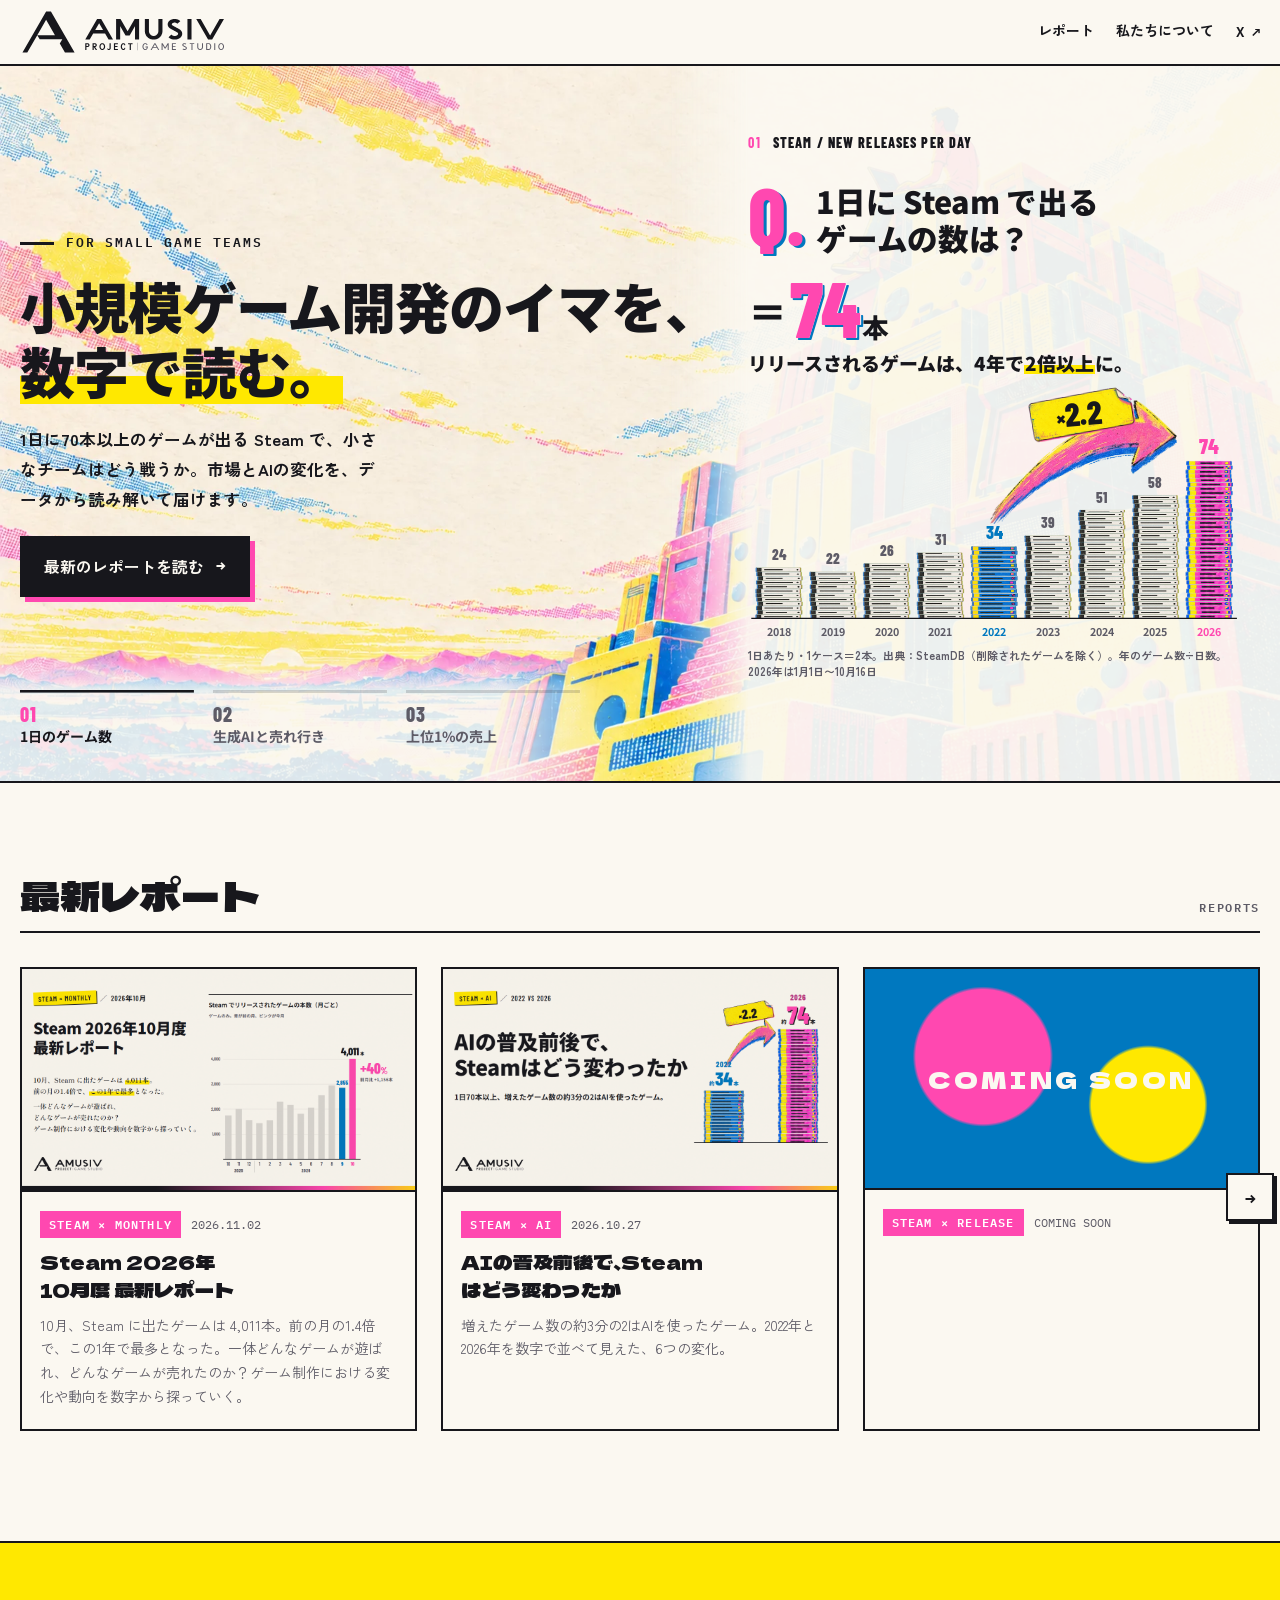
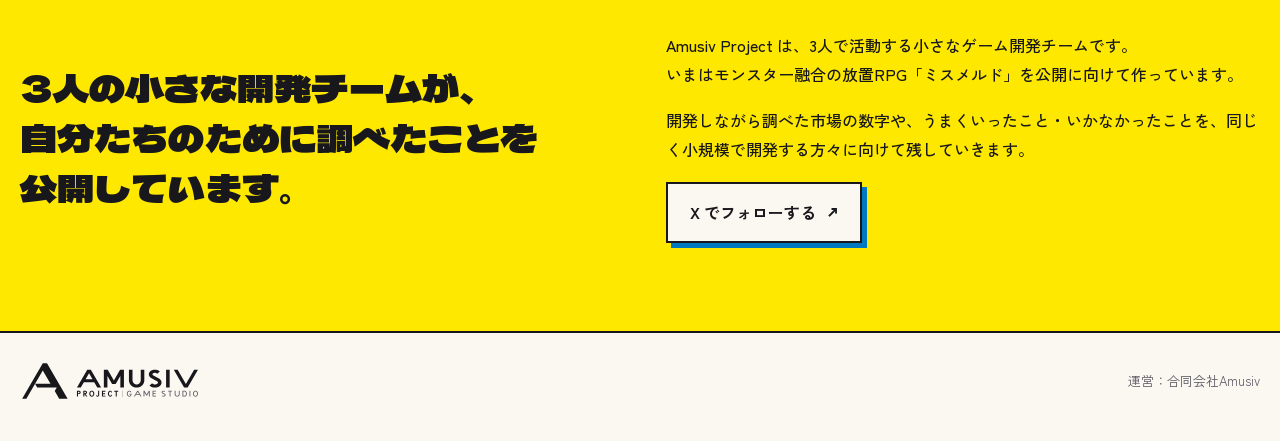
==== commit b82c31ad: "記事002「Steam 2026年10月度 最新レポート」を公開。トップの最新に追加、sitemap に追加 Co-Authored-By: Claude Fable 5.1 <noreply@ant" ====
--- a/index.html
+++ b/index.html
@@ -22,8 +22,8 @@
 <link rel="stylesheet" href="https://fonts.googleapis.com/css2?family=Dela+Gothic+One&family=Zen+Kaku+Gothic+New:wght@500;700&family=IBM+Plex+Mono:wght@600&display=swap">
 <link rel="stylesheet" href="https://fonts.googleapis.com/css2?family=Barlow+Condensed:wght@600;800&family=Noto+Sans+JP:wght@700;900&display=swap">
 <link rel="stylesheet" href="assets/top.css?v=a1030k">
-<link rel="stylesheet" href="assets/kv.css?v=a1030n">
-<link rel="stylesheet" href="assets/kv_time.css?v=e661ff4c">
+<link rel="stylesheet" href="assets/kv.css?v=a1030s">
+<link rel="stylesheet" href="assets/kv_time.css?v=a1030q">
 <link rel="stylesheet" href="assets/kv_theme_white.css?v=151dbef2">
 <link rel="stylesheet" href="assets/kv_theme_dark.css?v=43663572">
 <script>try{var d=document.documentElement;d.classList.add("kv-js");d.setAttribute("data-kv-v",(location.search.match(/[?&]v=([12])/)||[0,"2"])[1]);d.setAttribute("data-s2",(location.search.match(/[?&]s2=([abcdefghijklm])/)||[0,"a"])[1]);if(!matchMedia("(prefers-reduced-motion: reduce)").matches)d.classList.add("js-intro");var t=(location.search.match(/[?&]t=(white|dark|paper)/)||[0,"paper"])[1];if(t!=="paper")d.setAttribute("data-kv-theme",t)}catch(e){}</script>
@@ -71,7 +71,7 @@
           <p class="kv-tag"><b>03</b><span>REVENUE / WHO TAKES IT ALL</span></p>
           <p class="kv-q"><b>Q.</b>めちゃくちゃ売れるか、ほぼゼロか。</p>
         </div>
-        <div class="kv-body"><div class="kc"><p class="kc-qm"><b>Q.</b><span>売れた順で上位1%のゲームが<br>持っていく売上は、何%？</span></p><div class="kc-big"><p class="n"><span class="eq">＝</span>94<small>%</small></p></div><p class="kc-ans">残り99%のゲームで、<em>6%</em>を分け合う。</p><svg class="kc-svg" viewBox="0 0 600 300" role="img" aria-label="上位1%のゲームが売上の94%"><defs><pattern id="k3-pink" patternUnits="userSpaceOnUse" width="160" height="160"><image href="assets/img/kv/tex_pink.webp" width="160" height="160" preserveAspectRatio="none"/></pattern><pattern id="k3-blue" patternUnits="userSpaceOnUse" width="160" height="160"><image href="assets/img/kv/tex_blue.webp" width="160" height="160" preserveAspectRatio="none"/></pattern><pattern id="k3-ink" patternUnits="userSpaceOnUse" width="5" height="5" patternTransform="rotate(30)"><circle cx="2.5" cy="2.5" r="1.45" fill="var(--ink)"/></pattern><pattern id="k3-pinkdot" patternUnits="userSpaceOnUse" width="5" height="5" patternTransform="rotate(30)"><circle cx="2.5" cy="2.5" r="1.6" fill="var(--kv-c)"/></pattern><pattern id="k3-bluedot" patternUnits="userSpaceOnUse" width="5" height="5" patternTransform="rotate(30)"><circle cx="2.5" cy="2.5" r="1.4" fill="var(--blue)"/></pattern></defs><image href="assets/img/kv/case2/heap_tall.webp" x="14.0" y="60.8" width="164.4" height="201.2"/><rect x="41.2" y="248.0" width="118" height="17" fill="var(--ink)" opacity=".35"/><image href="assets/img/kv/case2/pink0.webp" x="37.2" y="245.0" width="118" height="17" preserveAspectRatio="none"/><text class="rl5" x="192.4" y="94.8">売上の<tspan class="b pk">94%</tspan></text><text class="rl6" x="192.4" y="120.8">上位1%のゲーム（週に約5本）</text><image href="assets/img/kv/case2/blue0.webp" x="372.0" y="252.0" width="66" height="10" preserveAspectRatio="none"/><image href="assets/img/kv/case2/blue5.webp" x="440.0" y="252.0" width="66" height="10" preserveAspectRatio="none"/><image href="assets/img/kv/case2/blue4.webp" x="508.0" y="252.0" width="66" height="10" preserveAspectRatio="none"/><image href="assets/img/kv/case2/blue3.webp" x="405.0" y="242.0" width="66" height="10" preserveAspectRatio="none"/><image href="assets/img/kv/case2/blue2.webp" x="473.0" y="242.0" width="66" height="10" preserveAspectRatio="none"/><image href="assets/img/kv/case2/blue1.webp" x="541.0" y="242.0" width="66" height="10" preserveAspectRatio="none"/><image href="assets/img/kv/case2/blue0.webp" x="438.0" y="232.0" width="66" height="10" preserveAspectRatio="none"/><image href="assets/img/kv/case2/blue5.webp" x="506.0" y="232.0" width="66" height="10" preserveAspectRatio="none"/><image href="assets/img/kv/case2/heap_low.webp" x="438.5" y="221.2" width="69.0" height="12.8"/><text class="rl5" x="372.0" y="183.2">売上の<tspan class="b bl">6%</tspan></text><text class="rl6" x="372.0" y="207.2">残り99%のゲーム</text><line class="axis" x1="14" y1="262" x2="610" y2="262"/></svg><p class="kc-note">出典：Sulka Haro の全数調査（売上は推計）</p></div></div>
+        <div class="kv-body"><div class="kc"><p class="kc-qm"><b>Q.</b><span>売れた順で上位1%のゲームが<br>持っていく売上は、何%？</span></p><div class="kc-big"><p class="n"><span class="eq">＝</span>94<small>%</small></p></div><p class="kc-ans">残り99%のゲームで、<em>6%</em>を分け合う。</p><div class="k3w" role="img" aria-label="ゲーム数では上位1パーセントのゲームが、売上の約94パーセントを占める"><div class="k3-one k3-count"><p class="k3h"><span>リリースされたゲーム数</span><em><small>上位</small>1<small>%</small></em></p><div class="k3g"><i></i><i></i><i></i><i></i><i></i><i></i><i></i><i></i><i></i><i></i><i></i><i></i><i></i><i></i><i></i><i></i><i></i><i></i><i></i><i></i><i></i><i></i><i></i><i></i><i></i><i></i><i></i><i></i><i></i><i></i><i></i><i></i><i></i><i></i><i></i><i></i><i></i><i></i><i></i><i></i><i></i><i></i><i></i><i></i><i></i><i></i><i></i><i></i><i></i><i></i><i></i><i></i><i></i><i></i><i></i><i></i><i></i><i></i><i></i><i></i><i></i><i></i><i></i><i></i><i></i><i></i><i></i><i></i><i></i><i></i><i></i><i></i><i></i><i></i><i></i><i></i><i></i><i></i><i></i><i></i><i></i><i></i><i></i><i></i><i></i><i></i><i></i><i></i><i></i><i></i><i></i><i></i><i></i><i></i><i></i><i></i><i></i><i></i><i></i><i class="on"></i></div></div><span class="k3flow" aria-hidden="true"></span><div class="k3-one k3-sales"><p class="k3h"><span>売上</span><em><small>約</small>94<small>%</small></em></p><div class="k3g"><i class="on" style="--d:9"></i><i class="on" style="--d:10"></i><i class="on" style="--d:11"></i><i class="on" style="--d:12"></i><i class="on" style="--d:13"></i><i class="on" style="--d:14"></i><i class="on" style="--d:15"></i><i></i><i></i><i></i><i class="on" style="--d:8"></i><i class="on" style="--d:9"></i><i class="on" style="--d:10"></i><i class="on" style="--d:11"></i><i class="on" style="--d:12"></i><i class="on" style="--d:13"></i><i class="on" style="--d:14"></i><i class="on" style="--d:15"></i><i></i><i></i><i class="on" style="--d:7"></i><i class="on" style="--d:8"></i><i class="on" style="--d:9"></i><i class="on" style="--d:10"></i><i class="on" style="--d:11"></i><i class="on" style="--d:12"></i><i class="on" style="--d:13"></i><i class="on" style="--d:14"></i><i class="on" style="--d:15"></i><i></i><i class="on" style="--d:6"></i><i class="on" style="--d:7"></i><i class="on" style="--d:8"></i><i class="on" style="--d:9"></i><i class="on" style="--d:10"></i><i class="on" style="--d:11"></i><i class="on" style="--d:12"></i><i class="on" style="--d:13"></i><i class="on" style="--d:14"></i><i class="on" style="--d:15"></i><i class="on" style="--d:5"></i><i class="on" style="--d:6"></i><i class="on" style="--d:7"></i><i class="on" style="--d:8"></i><i class="on" style="--d:9"></i><i class="on" style="--d:10"></i><i class="on" style="--d:11"></i><i class="on" style="--d:12"></i><i class="on" style="--d:13"></i><i class="on" style="--d:14"></i><i class="on" style="--d:4"></i><i class="on" style="--d:5"></i><i class="on" style="--d:6"></i><i class="on" style="--d:7"></i><i class="on" style="--d:8"></i><i class="on" style="--d:9"></i><i class="on" style="--d:10"></i><i class="on" style="--d:11"></i><i class="on" style="--d:12"></i><i class="on" style="--d:13"></i><i class="on" style="--d:3"></i><i class="on" style="--d:4"></i><i class="on" style="--d:5"></i><i class="on" style="--d:6"></i><i class="on" style="--d:7"></i><i class="on" style="--d:8"></i><i class="on" style="--d:9"></i><i class="on" style="--d:10"></i><i class="on" style="--d:11"></i><i class="on" style="--d:12"></i><i class="on" style="--d:2"></i><i class="on" style="--d:3"></i><i class="on" style="--d:4"></i><i class="on" style="--d:5"></i><i class="on" style="--d:6"></i><i class="on" style="--d:7"></i><i class="on" style="--d:8"></i><i class="on" style="--d:9"></i><i class="on" style="--d:10"></i><i class="on" style="--d:11"></i><i class="on" style="--d:1"></i><i class="on" style="--d:2"></i><i class="on" style="--d:3"></i><i class="on" style="--d:4"></i><i class="on" style="--d:5"></i><i class="on" style="--d:6"></i><i class="on" style="--d:7"></i><i class="on" style="--d:8"></i><i class="on" style="--d:9"></i><i class="on" style="--d:10"></i><i class="on" style="--d:0"></i><i class="on" style="--d:1"></i><i class="on" style="--d:2"></i><i class="on" style="--d:3"></i><i class="on" style="--d:4"></i><i class="on" style="--d:5"></i><i class="on" style="--d:6"></i><i class="on" style="--d:7"></i><i class="on" style="--d:8"></i><i class="on" style="--d:9"></i></div></div></div><p class="kc-note">出典：Sulka Haro の全数調査（売上は推計）</p></div></div>
         
       </div>
       <div class="kv-sc sc4 kv-pic on"></div>
@@ -99,6 +99,16 @@
       <div class="cwrap">
         <button class="cbtn prev" type="button" data-dir="-1" aria-label="前のレポート">←</button>
         <div class="carousel" id="reports" tabindex="0" aria-label="レポートの一覧（横にスワイプ）">
+      <a class="rcard" href="articles/002/">
+        <div class="pic">
+          <img src="articles/002/ogp.png" alt="Steam 2026年10月度 最新レポート" width="1200" height="630" loading="lazy">
+        </div>
+        <div class="txt">
+          <div><span class="cat">STEAM × MONTHLY</span><time class="date" datetime="2026-11-02">2026.11.02</time></div>
+          <h3>Steam 2026年10月度 最新レポート</h3>
+          <p>10月、Steam に出たゲームは 4,011本。前の月の1.4倍で、この1年で最多となった。一体どんなゲームが遊ばれ、どんなゲームが売れたのか？ゲーム制作における変化や動向を数字から探っていく。</p>
+        </div>
+      </a>
       <a class="rcard" href="articles/001/">
         <div class="pic">
           <img src="articles/001/ogp.png" alt="AIの普及前後で、Steamはどう変わったか" width="1200" height="630" loading="lazy">
@@ -109,13 +119,13 @@
           <p>増えたゲーム数の約3分の2はAIを使ったゲーム。2022年と2026年を数字で並べて見えた、6つの変化。</p>
         </div>
       </a>
+      <div class="rcard is-soon" aria-disabled="true">
+        <div class="pic ph ph-a"><span>COMING SOON</span></div>
+        <div class="txt">
+          <div><span class="cat c-pink">STEAM × RELEASE</span><span class="date">COMING SOON</span></div>
+        </div>
+      </div>
       <!-- ここから下は近日公開（押せない） -->
-      <div class="rcard is-soon" aria-disabled="true">
-        <div class="pic ph ph-a"><span>COMING SOON</span></div>
-        <div class="txt">
-          <div><span class="cat">MARKETING</span><span class="date">COMING SOON</span></div>
-        </div>
-      </div>
       <div class="rcard is-soon" aria-disabled="true">
         <div class="pic ph ph-b"><span>COMING SOON</span></div>
         <div class="txt">
@@ -185,6 +195,6 @@
   update();
 })();
 </script>
-<script src="assets/kv.js?v=a1030m" defer></script>
+<script src="assets/kv.js?v=a1030r" defer></script>
 </body>
 </html>
--- a/assets/kv.css
+++ b/assets/kv.css
@@ -558,3 +558,22 @@
   #kv.s-live:not(.c-text) .copy { opacity: 0; pointer-events: none; }
   #kv.s-live:not(.c-text) .copy .inner > * { pointer-events: none; }
 }
+
+@media (max-width: 860px) { #kv .copy .sub { display: none; } #kv .copy .btn { margin-top: 4px; } }
+
+#kv .k3w { display: grid; grid-template-columns: minmax(0, 1fr) 7cqw minmax(0, 1fr); align-items: end; margin-top: 2.2cqh !important; position: relative; }
+#kv .k3-one { min-width: 0; }
+#kv .k3h { display: flex; justify-content: space-between; align-items: baseline; gap: .5em; margin: 0 0 .9cqh !important; padding-bottom: .6cqh; border-bottom: 2px solid var(--ink); font-family: var(--kv-jp), sans-serif; font-weight: 900; font-size: clamp(11px, 2.1cqw, 14px); color: var(--ink); white-space: nowrap; }
+#kv .k3h em { font-style: normal; font-family: var(--kv-num), sans-serif; font-weight: 800; font-size: 2.1em; line-height: .9; }
+#kv .k3h em small { font-family: var(--kv-jp), sans-serif; font-weight: 900; font-size: .42em; }
+#kv .k3-sales .k3h em { color: var(--kv-c); }
+#kv .k3g { display: grid; grid-template-columns: repeat(10, 1fr); grid-auto-rows: 1fr; gap: 3px; aspect-ratio: 1; max-height: 30cqh; margin-inline: auto; width: 100%; }
+#kv .k3g i { display: block; min-width: 0; min-height: 0; background: var(--blue); }
+#kv .k3g i.on { background: var(--kv-c); }
+#kv .k3-count .k3g i.on { position: relative; }
+#kv .k3-count .k3g i.on::after { content: ""; position: absolute; left: -40%; top: -118%; width: 180%; aspect-ratio: 32 / 24; background: url("data:image/svg+xml,%3Csvg xmlns='http://www.w3.org/2000/svg' viewBox='0 0 32 24'%3E%3Cpath d='M3 21V7l7 5 6-9 6 9 7-5v14z' fill='%23ffe800' stroke='%231f1d1a' stroke-width='2.2' stroke-linejoin='round'/%3E%3Cpath d='M3 21h26' stroke='%231f1d1a' stroke-width='2.2'/%3E%3Ccircle cx='16' cy='14.5' r='1.8' fill='%23ff48b0'/%3E%3C/svg%3E") center / contain no-repeat; transform: rotate(-8deg); transform-origin: 50% 100%; z-index: 1; }
+#kv .k3g { overflow: visible; }
+#kv .k3flow { display: block; height: 7px; margin-bottom: calc(30cqh * .05 + 2px); background: var(--kv-c); align-self: end; transform-origin: 0 50%; }
+#kv .sc3 .kc-note { margin-top: 1.4cqh !important; }
+@container (max-width: 560px) { #kv .k3h { font-size: 13px; } #kv .k3g { max-height: 26cqh; } }
+
--- a/assets/kv_time.css
+++ b/assets/kv_time.css
@@ -61,7 +61,14 @@
 #kv .sc1.is-in .g1-x { animation: kvOff .01s steps(1, end) 2.205s both; }
 #kv .sc2.is-in .waf .on { animation: kvCell .01s steps(1, end) calc(1.25s + var(--n) * .03s) both; }
 #kv .sc2.is-in .kv-mk { animation: kvMk .3s ease-out 1.95s both; }
-#kv .sc3.is-in .waf490 .on { animation: kvCell .01s steps(1, end) calc(1.25s + var(--n) * .1s) both; }
-#kv .sc3.is-in .g3-call { animation: kvOff .01s steps(1, end) 1.8s both; }
-#kv .sc3.is-in .g3-bar { animation: kvBar .35s ease-out 1.9s both; }
-#kv .sc3.is-in .kv-mk { animation: kvMk .3s ease-out 2.3s both; }
+
+@keyframes k3pop { from { transform: scale(.4); } to { transform: none; } }
+@keyframes k3crown { from { transform: rotate(-8deg) scale(0); opacity: 0; } to { transform: rotate(-8deg); opacity: 1; } }
+@keyframes k3flow { from { transform: scaleX(0); } to { transform: none; } }
+@keyframes k3cell { from { background-color: transparent; box-shadow: inset 0 0 0 1px color-mix(in srgb, var(--ink) 25%, transparent); transform: scale(.55); } to { background-color: var(--kv-c); box-shadow: none; transform: none; } }
+@keyframes k3off { from { background-color: transparent; box-shadow: inset 0 0 0 1px color-mix(in srgb, var(--ink) 25%, transparent); } to { background-color: var(--blue); box-shadow: none; } }
+#kv .sc3.is-in .k3-count .k3g i.on { animation: k3pop .45s cubic-bezier(.3,1.4,.5,1) 1.25s both; }
+#kv .sc3.is-in .k3-count .k3g i.on::after { animation: k3crown .45s cubic-bezier(.3,1.5,.5,1) 1.7s both; }
+#kv .sc3.is-in .k3flow { animation: k3flow .45s cubic-bezier(.2,.6,.2,1) 1.9s both; }
+#kv .sc3.is-in .k3-sales .k3g i.on { animation: k3cell .3s ease-out calc(2.3s + var(--d, 0) * 22ms) both; }
+#kv .sc3.is-in .k3-sales .k3g i:not(.on) { animation: k3off .35s ease-out 2.95s both; }
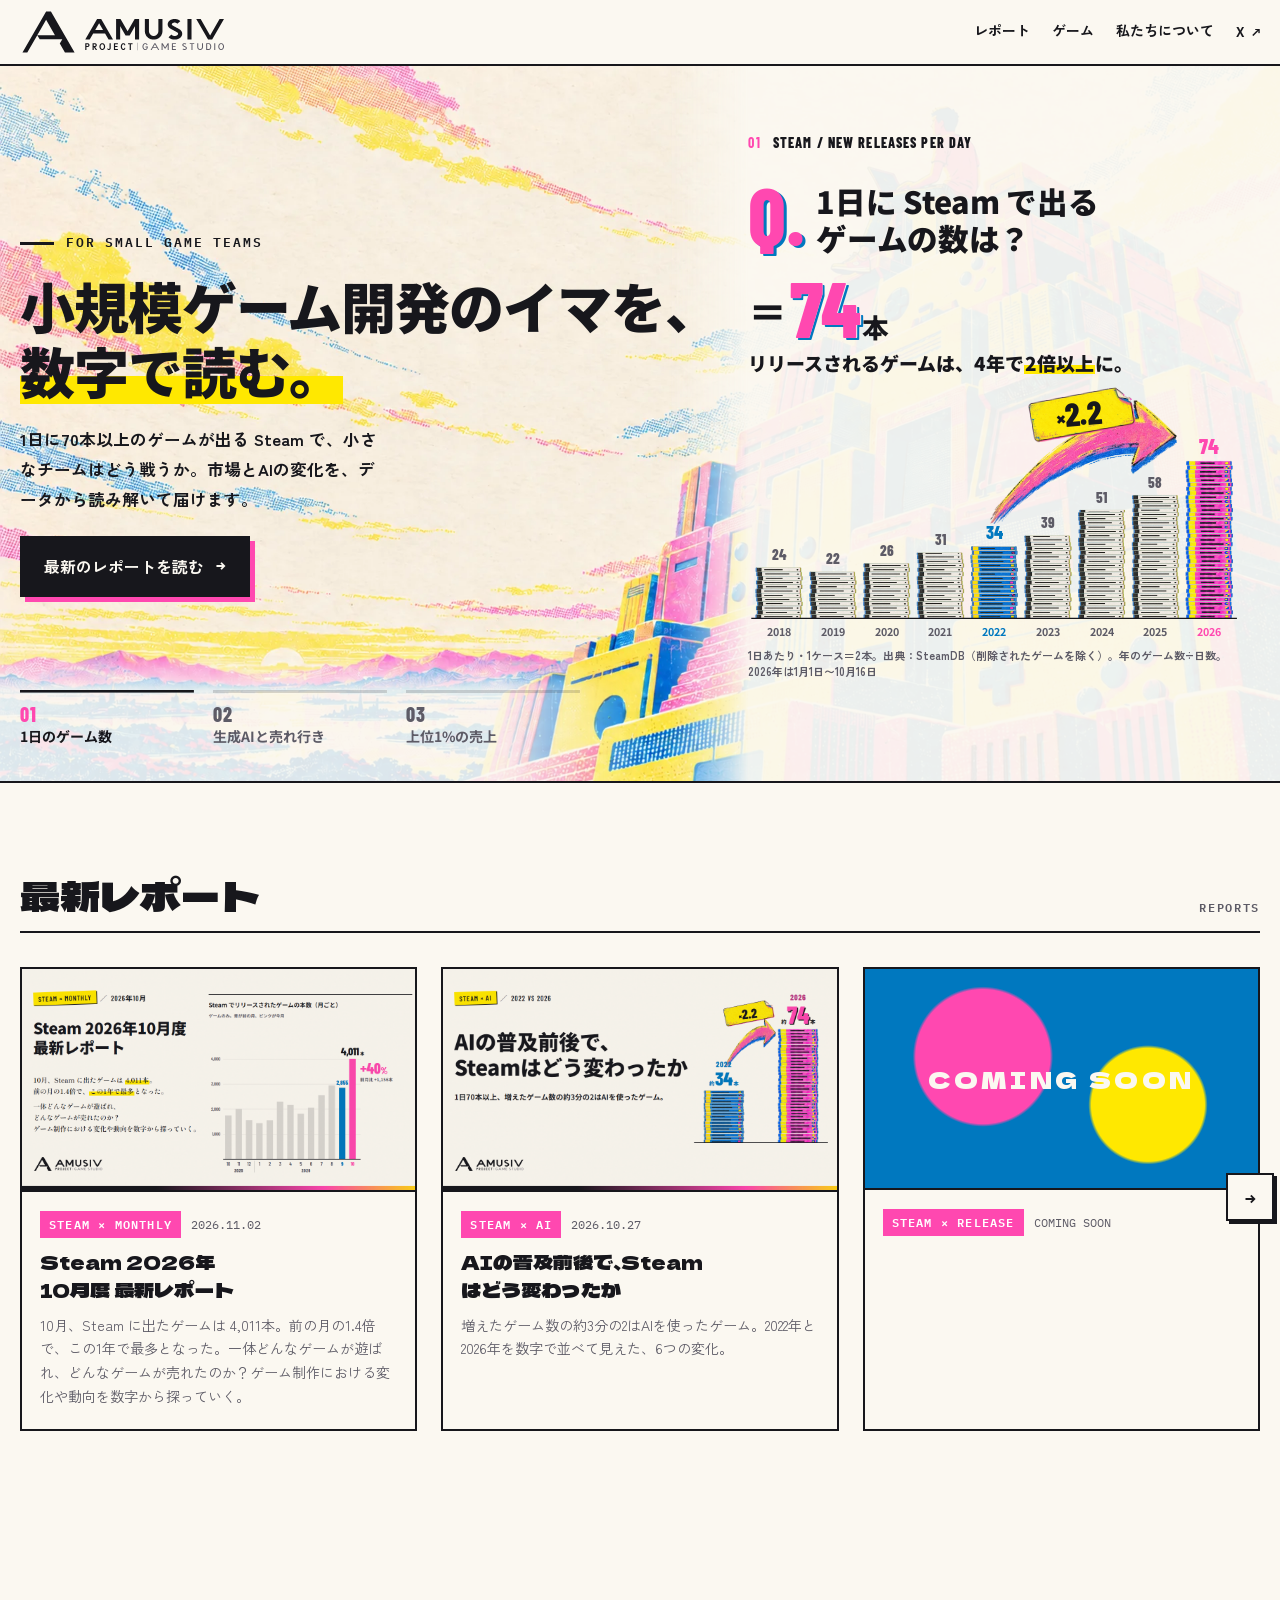
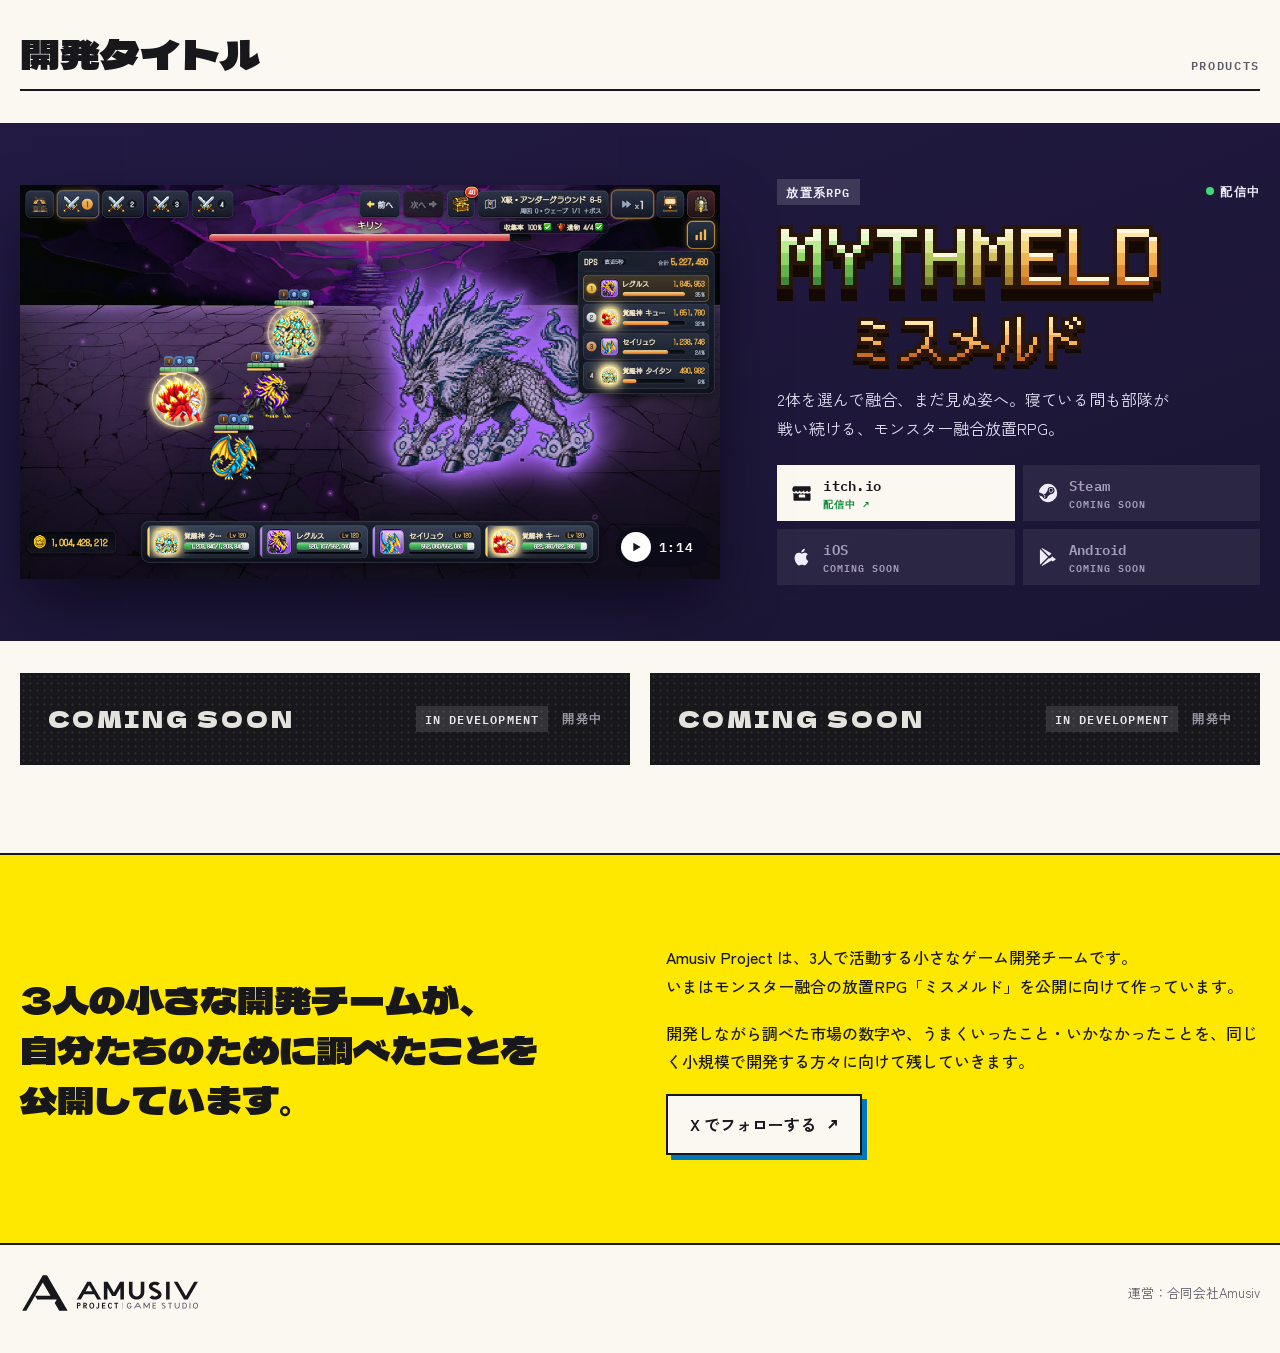
==== commit 75486322: "トップに開発タイトルの節を追加（ミスメルドを作品の帯で・動画は押した時だけ読む）。記事002 の KV の図を PC で大きく Co-Authored-By: Claude Opus 5.5 <nor" ====
--- a/index.html
+++ b/index.html
@@ -21,7 +21,7 @@
 <link rel="preconnect" href="https://fonts.gstatic.com" crossorigin>
 <link rel="stylesheet" href="https://fonts.googleapis.com/css2?family=Dela+Gothic+One&family=Zen+Kaku+Gothic+New:wght@500;700&family=IBM+Plex+Mono:wght@600&display=swap">
 <link rel="stylesheet" href="https://fonts.googleapis.com/css2?family=Barlow+Condensed:wght@600;800&family=Noto+Sans+JP:wght@700;900&display=swap">
-<link rel="stylesheet" href="assets/top.css?v=a1030k">
+<link rel="stylesheet" href="assets/top.css?v=a1103g">
 <link rel="stylesheet" href="assets/kv.css?v=a1030s">
 <link rel="stylesheet" href="assets/kv_time.css?v=a1030q">
 <link rel="stylesheet" href="assets/kv_theme_white.css?v=151dbef2">
@@ -35,7 +35,7 @@
   <div class="inner">
     <a class="logo" href="./" aria-label="Amusiv Project レポート トップ"><img class="logo-img" src="assets/img/logo_header.svg" alt="Amusiv Project" width="498" height="112"></a>
     <nav class="nav" aria-label="メニュー">
-      <a href="#latest">レポート</a>
+      <a href="#latest">レポート</a><a href="#products">ゲーム</a>
       <a href="#about">私たちについて</a>
       <a class="x" href="https://x.com/Amusiv_Project" target="_blank" rel="noopener">X ↗</a>
     </nav>
@@ -149,6 +149,36 @@
       </div>
   </section>
 
+  <section class="products2" id="products">
+    <div class="gutter"><div class="inner"><div class="sec-head"><h2>開発タイトル</h2><span class="en">PRODUCTS</span></div></div></div>
+    <article class="tband">
+      <div class="tband-bg" aria-hidden="true"></div>
+      <div class="gutter"><div class="inner tband-in">
+        <div class="pic">
+          <video data-src="assets/video/mythmeld_trailer_ja.mp4" poster="assets/img/products/poster_play.jpg" playsinline preload="none" aria-label="ミスメルドの紹介動画（74秒・音あり）"></video>
+          <button class="vplay" type="button" aria-label="ミスメルドの動画を再生"><svg viewBox="0 0 24 24" aria-hidden="true"><path class="i-play" d="M8 5.5v13l11-6.5z"/><path class="i-pause" d="M7 5h3.5v14H7zM13.5 5H17v14h-3.5z"/></svg><span class="vl">1:14</span></button>
+        </div>
+        <div class="tinfo">
+          <div class="row"><span class="cat c-ink">放置系RPG</span><span class="state on">配信中</span></div>
+          <h3><img class="tlogo" src="assets/img/products/mythmeld_logo_top.png" width="384" height="144" alt="ミスメルド Mythmeld"></h3>
+          <p>2体を選んで融合、まだ見ぬ姿へ。寝ている間も部隊が戦い続ける、モンスター融合放置RPG。</p>
+          <ul class="stores" aria-label="配信先">
+            <li><a href="https://amusiv.itch.io/mythmeld" target="_blank" rel="noopener"><svg viewBox="0 0 24 24" aria-hidden="true"><path d="M3 4.5 1.5 7v1.8c0 1.1.9 2 2 2s2-.9 2-2c0 1.1.9 2 2 2s2-.9 2-2c0 1.1.9 2 2 2s2-.9 2-2c0 1.1.9 2 2 2s2-.9 2-2c0 1.1.9 2 2 2s2-.9 2-2V7L21 4.5H3Zm1.2 7.6c-.4.4-.9.6-1.5.6V19c0 1 .5 1.5 1.5 1.5h15.6c1 0 1.5-.5 1.5-1.5v-6.3c-.6 0-1.1-.2-1.5-.6-.5.5-1.1.7-1.8.7s-1.3-.2-1.8-.7c-.5.5-1.1.7-1.8.7s-1.3-.2-1.8-.7c-.5.5-1.1.7-1.8.7s-1.3-.2-1.8-.7c-.5.5-1.1.7-1.8.7s-1.3-.2-1.8-.7c-.5.5-1.1.7-1.8.7s-1.3-.2-1.8-.7Zm5.3 1.4h5c.6 0 1 .4 1 1V17h-7v-2.5c0-.6.4-1 1-1Z"/></svg><span class="nm">itch.io</span><span class="st">配信中 ↗</span></a></li>
+            <li><span class="soon"><svg viewBox="0 0 24 24" aria-hidden="true"><path d="M12 2a10 10 0 0 0-9.96 9.1l5.36 2.22a2.8 2.8 0 0 1 1.6-.5h.16l2.38-3.45v-.05a3.78 3.78 0 1 1 3.78 3.78h-.09l-3.4 2.43v.13a2.84 2.84 0 0 1-5.65.4L2.35 14.5A10 10 0 1 0 12 2Zm-5.7 15.1-1.23-.5a2.13 2.13 0 0 0 3.9.1 2.14 2.14 0 0 0-1.15-2.8 2.1 2.1 0 0 0-1.6-.03l1.27.52a1.57 1.57 0 0 1-1.19 2.9Zm9.02-5.5a2.52 2.52 0 1 0 0-5.04 2.52 2.52 0 0 0 0 5.04Zm0-4.42a1.9 1.9 0 1 1 0 3.8 1.9 1.9 0 0 1 0-3.8Z"/></svg><span class="nm">Steam</span><span class="st">COMING SOON</span></span></li>
+            <li><span class="soon"><svg viewBox="0 0 24 24" aria-hidden="true"><path d="M16.4 12.6c0-2.3 1.9-3.4 2-3.5-1.1-1.6-2.8-1.8-3.4-1.8-1.4-.1-2.8.9-3.5.9s-1.8-.8-3-.8c-1.6 0-3 .9-3.8 2.3-1.6 2.8-.4 7 1.2 9.2.8 1.1 1.7 2.4 2.9 2.3 1.2 0 1.6-.8 3-.8s1.8.8 3 .7c1.3 0 2-1.1 2.8-2.2.9-1.3 1.2-2.5 1.3-2.6-.1 0-2.5-1-2.5-3.7ZM14.1 5.8c.6-.8 1.1-1.8.9-2.9-.9 0-2 .6-2.7 1.4-.6.7-1.1 1.8-1 2.8 1.1.1 2.1-.5 2.8-1.3Z"/></svg><span class="nm">iOS</span><span class="st">COMING SOON</span></span></li>
+            <li><span class="soon"><svg viewBox="0 0 24 24" aria-hidden="true"><path d="M3.6 20.3 12 11.9l-8.4-8.4c-.3.3-.4.7-.4 1.2v14.4c0 .5.1.9.4 1.2Zm9.5-7.3 2.8 2.8-9.4 5.4c-.6.3-1.2.3-1.7.1l8.3-8.3Zm0-2.2L4.8 2.6c.5-.2 1.1-.2 1.7.1l9.4 5.4-2.8 2.7Zm3.9 1.1 2.7 1.6c.9.5.9 1.4 0 1.9l-2.7 1.6-3-3 3-3.1Z"/></svg><span class="nm">Android</span><span class="st">COMING SOON</span></span></li>
+          </ul>
+        </div>
+      </div></div>
+    </article>
+    <div class="gutter"><div class="inner">
+      <ul class="tnext" aria-label="開発中のタイトル">
+        <li><span class="cs">COMING SOON</span><span class="meta"><span class="cat c-ink">IN DEVELOPMENT</span><span class="state">開発中</span></span></li>
+        <li><span class="cs">COMING SOON</span><span class="meta"><span class="cat c-ink">IN DEVELOPMENT</span><span class="state">開発中</span></span></li>
+      </ul>
+    </div></div>
+  </section>
+
   <section class="about sec gutter" id="about">
     <div class="inner">
       <h2><span class="nw">3人の小さな</span><span class="nw">開発チームが、</span><br><span class="nw">自分たちのために</span><span class="nw">調べたことを</span><br><span class="nw">公開しています。</span></h2>
@@ -171,29 +201,25 @@
 </footer>
 
 <script>
-(function () {
-  var track = document.getElementById('reports');
-  if (!track) return;
-  var btns = document.querySelectorAll('.cbtn');
-  function step() {
-    var card = track.querySelector('.rcard');
-    var gap = parseFloat(getComputedStyle(track).columnGap) || 0;
-    return card ? card.getBoundingClientRect().width + gap : track.clientWidth;
-  }
-  function update() {
-    var max = track.scrollWidth - track.clientWidth - 2;
-    btns[0].disabled = track.scrollLeft <= 2;
-    btns[1].disabled = track.scrollLeft >= max;
-  }
-  btns.forEach(function (b) {
-    b.addEventListener('click', function () {
-      track.scrollBy({ left: step() * Number(b.dataset.dir), behavior: 'smooth' });
-    });
+document.querySelectorAll('.pcard .pic, .tband .pic').forEach(function (pic) {
+  var v = pic.querySelector('video'), b = pic.querySelector('.vplay'); if (!v || !b) return;
+  function set(on) { pic.classList.toggle('is-playing', on); b.setAttribute('aria-label', on ? '動画を止める' : 'ミスメルドの動画を再生'); }
+  b.addEventListener('click', function () {
+    if (v.paused) { if (!v.src && v.dataset.src) { v.src = v.dataset.src; } v.controls = true; var p = v.play(); if (p && p.catch) p.catch(function () {}); set(true); }
+    else { v.pause(); set(false); }
   });
-  track.addEventListener('scroll', update, { passive: true });
-  window.addEventListener('resize', update);
-  update();
-})();
+  v.addEventListener('ended', function () { set(false); v.controls = false; });
+  v.addEventListener('pause', function () { set(false); });
+  v.addEventListener('play', function () { set(true); });
+});
+document.querySelectorAll('.cwrap').forEach(function (wrap) {
+  var track = wrap.querySelector('.carousel'); if (!track) return;
+  var btns = wrap.querySelectorAll('.cbtn');
+  function step() { var card = track.firstElementChild; var gap = parseFloat(getComputedStyle(track).columnGap) || 0; return card ? card.getBoundingClientRect().width + gap : track.clientWidth; }
+  function update() { var max = track.scrollWidth - track.clientWidth - 2; btns[0].disabled = track.scrollLeft <= 2; btns[1].disabled = track.scrollLeft >= max; }
+  btns.forEach(function (b) { b.addEventListener('click', function () { track.scrollBy({ left: step() * Number(b.dataset.dir), behavior: 'smooth' }); }); });
+  track.addEventListener('scroll', update, { passive: true }); window.addEventListener('resize', update); update();
+});
 </script>
 <script src="assets/kv.js?v=a1030r" defer></script>
 </body>
--- a/assets/top.css
+++ b/assets/top.css
@@ -144,3 +144,126 @@
 .carousel { padding: 6px 8px 22px 8px; margin-inline: -8px; scroll-padding-inline: 8px; }
 .carousel > :first-child { scroll-margin-left: 8px; }
 
+.pcard { scroll-snap-align: start; display: flex; flex-direction: column; background: var(--paper); border: 2px solid var(--rule); color: var(--ink); }
+.pcard .pic { border-bottom: 2px solid var(--rule); overflow: hidden; }
+.pcard:not(.is-soon) .pic { background: var(--ink); }
+.pcard .pic video { display: block; width: 100%; aspect-ratio: 16 / 9; object-fit: cover; }
+.pcard .txt { padding: 16px 18px 20px; display: grid; gap: 10px; }
+.pcard .row { display: flex; align-items: center; justify-content: space-between; gap: 10px; }
+.pcard .state { font-family: var(--mono); font-size: 12px; font-weight: 600; letter-spacing: .1em; color: var(--sub); }
+.pcard .state.on { color: var(--ink); } .pcard .state.on::before { content: ""; display: inline-block; width: 8px; height: 8px; border-radius: 50%; background: #1fb954; margin-right: 6px; vertical-align: 1px; }
+.pcard h3 { font-family: var(--display); font-weight: 400; font-size: 22px; line-height: 1.3; margin: 0; }
+.pcard h3 small { font-family: var(--mono); font-size: 12px; font-weight: 600; letter-spacing: .08em; color: var(--sub); margin-left: 8px; }
+.pcard p { margin: 0; font-size: 14px; color: var(--sub); line-height: 1.7; }
+.pcard .stores { list-style: none; margin: 6px 0 0; padding: 0; display: grid; grid-template-columns: 1fr 1fr; gap: 8px; }
+.pcard .stores a, .pcard .stores .soon { display: grid; grid-template-columns: 22px 1fr; grid-template-rows: auto auto; column-gap: 10px; align-items: center; height: 54px; padding: 0 12px; border: 2px solid var(--ink); font-family: var(--mono); text-decoration: none; color: var(--ink); background: var(--paper); box-sizing: border-box; }
+.pcard .stores svg { grid-row: 1 / 3; width: 22px; height: 22px; fill: currentColor; }
+.pcard .stores .nm { font-size: 14px; font-weight: 600; letter-spacing: .02em; line-height: 1.2; }
+.pcard .stores .st { font-size: 10px; font-weight: 600; letter-spacing: .1em; line-height: 1.2; color: var(--sub); }
+.pcard .stores a { background: var(--paper); color: var(--ink); border-color: var(--ink); box-shadow: 3px 3px 0 var(--ink); transition: transform .15s, box-shadow .15s; }
+.pcard .stores a .st { color: #1fb954; }
+.pcard .stores a:hover { transform: translate(-2px, -2px); box-shadow: 5px 5px 0 var(--ink); }
+.pcard .stores .soon { border-color: var(--rule); color: var(--sub); background: color-mix(in srgb, var(--paper) 70%, var(--line)); }
+.pcard .stores .soon .nm, .pcard .stores .soon .st { color: var(--sub); }
+.pcard .stores .soon svg { color: var(--ink); }
+
+.pcard .state.on::before { background: #1fb954; }
+.ph-dark { background: var(--ink); }
+.ph-dark span { color: var(--paper); opacity: .85; }
+.pcard.is-soon .pic span { font-size: 24px; letter-spacing: .14em; }
+
+@media (max-width: 600px) { .pcard .stores a, .pcard .stores .soon { height: 50px; padding: 0 10px; } }
+.cat.c-ink { background: var(--ink); color: var(--paper); }
+.pcard.is-soon h3 { color: var(--sub); }
+
+.pcard .pic { position: relative; }
+.pcard .vplay { position: absolute; inset: 0; margin: auto; width: 64px; height: 64px; border: 2px solid var(--paper); border-radius: 50%; background: color-mix(in srgb, var(--ink) 72%, transparent); color: var(--paper); cursor: pointer; display: grid; place-items: center; transition: transform .15s, background .15s, opacity .2s; }
+.pcard .vplay svg { width: 28px; height: 28px; fill: currentColor; }
+.pcard .vplay .i-pause { display: none; }
+.pcard .vplay:hover { transform: scale(1.06); background: var(--ink); }
+.pcard .vplay:focus-visible { outline: 3px solid var(--blue); outline-offset: 3px; }
+.pcard .pic.is-playing .vplay { opacity: 0; }
+.pcard .pic.is-playing:hover .vplay, .pcard .pic.is-playing .vplay:focus-visible { opacity: 1; }
+.pcard .pic.is-playing .vplay .i-play { display: none; }
+.pcard .pic.is-playing .vplay .i-pause { display: inline; }
+
+.pcard .pic.is-playing .vplay { display: none; }
+
+.pcard .vplay { inset: auto auto 12px 12px; margin: 0; width: auto; height: 40px; border-radius: 20px; padding: 0 16px 0 6px; display: inline-flex; align-items: center; gap: 8px; border-width: 2px; }
+.pcard .vplay svg { width: 28px; height: 28px; border-radius: 50%; background: var(--paper); fill: var(--ink); padding: 6px; box-sizing: border-box; }
+.pcard .vplay .vl { font-family: var(--mono); font-size: 12px; font-weight: 600; letter-spacing: .06em; }
+.pcard .vplay:hover { transform: translate(-1px, -1px); }
+.pcard .vplay { height: 36px; padding: 0 12px 0 4px; gap: 6px; inset: auto auto 10px 10px; }
+.pcard .vplay svg { width: 26px; height: 26px; }
+.pcard .pic picture, .pcard .pic img { display: block; width: 100%; aspect-ratio: 16 / 9; object-fit: cover; }
+
+.pcard { border: 0; background: #f1ece1; }
+.pcard .pic { border-bottom: 0; }
+.pcard .txt { padding: 20px 22px 24px; gap: 12px; }
+.pcard .stores { gap: 6px; margin-top: 8px; }
+.pcard .stores a, .pcard .stores .soon { border: 0; box-shadow: none; }
+.pcard .stores a { background: var(--ink); color: var(--paper); }
+.pcard .stores a .st { color: #3ddc7a; }
+.pcard .stores a:hover { transform: translate(-2px, -2px); box-shadow: 4px 4px 0 #1fb954; }
+.pcard .stores .soon { background: #e4ded1; }
+.pcard .vplay { border: 0; background: color-mix(in srgb, var(--ink) 82%, transparent); }
+.pcard.is-soon { background: #23232b; }
+.pcard.is-soon .pic.ph-dark { background: var(--ink); }
+.pcard.is-soon .cat.c-ink { background: #3a3a44; color: #e9e6ee; }
+.pcard.is-soon .state { color: #9b98a6; }
+.pcard.is-soon h3 { color: #9b98a6; }
+
+.pcard, .pcard.is-soon { background: transparent; }
+.pcard .txt { padding: 18px 0 0; }
+.pcard.is-soon .cat.c-ink { background: var(--ink); color: var(--paper); }
+.pcard.is-soon .state, .pcard.is-soon h3 { color: var(--sub); }
+.pcard .stores .soon { background: #ece6da; }
+.pcard.is-soon .pic.ph-dark { background: radial-gradient(ellipse 70% 90% at 50% 45%, #2b2b35 0%, var(--ink) 100%); }
+.pcard .stores a, .pcard .stores .soon { align-content: center; row-gap: 3px; }
+
+.pcard.is-soon .pic.ph-dark { background: radial-gradient(circle, rgba(255,255,255,.07) 1px, transparent 1.3px) 0 0 / 7px 7px, var(--ink); }
+.pcard p { word-break: auto-phrase; text-wrap: pretty; }
+
+.products2 { padding-block: clamp(48px, 7vw, 88px); }
+.products2 .sec-head { margin-bottom: 0; }
+.tband { position: relative; overflow: hidden; background: #1c1735; color: #f1ecfa; margin-top: 32px; }
+.tband-bg { position: absolute; inset: 0; background: linear-gradient(160deg, #221a43 0%, #1a1533 100%); }
+.tband::after { content: none; }
+.tband-in { position: relative; z-index: 1; display: grid; grid-template-columns: minmax(0, 1.45fr) minmax(0, 1fr); gap: clamp(28px, 4.5vw, 64px); align-items: center; padding-block: clamp(36px, 4.5vw, 56px); }
+.tband .pic { position: relative; background: #000; box-shadow: 0 28px 60px -12px rgba(5,3,15,.7); }
+.tband .pic video { display: block; width: 100%; aspect-ratio: 16 / 9; object-fit: cover; }
+.tband .vplay { position: absolute; right: 12px; bottom: 12px; height: 40px; padding: 0 14px 0 5px; display: inline-flex; align-items: center; gap: 8px; border: 0; border-radius: 20px; background: rgba(12,10,24,.82); color: #fff; cursor: pointer; }
+.tband .vplay svg { width: 30px; height: 30px; border-radius: 50%; background: #fff; fill: #17171c; padding: 7px; box-sizing: border-box; }
+.tband .vplay .i-pause { display: none; }
+.tband .vplay .vl { font-family: var(--mono); font-size: 13px; font-weight: 600; letter-spacing: .06em; }
+.tband .pic.is-playing .vplay { display: none; }
+.tinfo { display: grid; gap: 16px; min-width: 0; }
+.tinfo .row { display: flex; align-items: center; justify-content: space-between; gap: 10px; }
+.tinfo .cat { background: rgba(255,255,255,.14); color: #f1ecfa; }
+.tinfo .state { font-family: var(--mono); font-size: 12px; font-weight: 600; letter-spacing: .1em; color: #f1ecfa; }
+.tinfo .state.on::before { content: ""; display: inline-block; width: 8px; height: 8px; border-radius: 50%; background: #3ddc7a; margin-right: 6px; vertical-align: 1px; }
+.tinfo h3 { margin: 4px 0 0; line-height: 0; }
+.tlogo { width: min(384px, 100%); height: auto; image-rendering: pixelated; }
+.tinfo p { margin: 0; color: #e4def2; font-size: 16px; line-height: 1.8; word-break: auto-phrase; text-wrap: pretty; }
+.tinfo .stores { list-style: none; margin: 6px 0 0; padding: 0; display: grid; grid-template-columns: 1fr 1fr; gap: 8px; }
+.tinfo .stores a, .tinfo .stores .soon { display: grid; grid-template-columns: 22px 1fr; column-gap: 10px; row-gap: 3px; align-items: center; align-content: center; height: 56px; padding: 0 14px; font-family: var(--mono); text-decoration: none; box-sizing: border-box; }
+.tinfo .stores svg { grid-row: 1 / 3; width: 22px; height: 22px; fill: currentColor; }
+.tinfo .stores .nm { font-size: 14px; font-weight: 600; letter-spacing: .02em; line-height: 1.2; }
+.tinfo .stores .st { font-size: 10px; font-weight: 600; letter-spacing: .1em; line-height: 1.2; }
+.tinfo .stores a { background: #fbf8f1; color: #17171c; transition: transform .15s, box-shadow .15s; }
+.tinfo .stores a .st { color: #138a3f; }
+.tinfo .stores a:hover { transform: translate(-2px, -2px); box-shadow: 4px 4px 0 #3ddc7a; }
+.tinfo .stores .soon { background: rgba(255,255,255,.07); color: #a59fba; }
+.tinfo .stores .soon svg { color: #f1ecfa; }
+.tnext { list-style: none; margin: 32px 0 0; padding: 0; display: grid; grid-template-columns: 1fr 1fr; gap: 20px; }
+.tnext li { display: flex; align-items: center; justify-content: space-between; gap: 16px; min-height: 92px; padding: 0 28px; background: radial-gradient(circle, rgba(255,255,255,.07) 1px, transparent 1.3px) 0 0 / 7px 7px, var(--ink); color: var(--paper); }
+.tnext .cs { font-family: var(--display); font-size: clamp(18px, 1.8vw, 24px); letter-spacing: .12em; opacity: .9; }
+.tnext .meta { display: flex; align-items: center; gap: 14px; }
+.tnext .cat.c-ink { background: rgba(255,255,255,.12); color: #e9e6ee; }
+.tnext .state { font-family: var(--mono); font-size: 12px; font-weight: 600; letter-spacing: .1em; color: #9b98a6; }
+@media (max-width: 860px) {
+  .tband-in { grid-template-columns: minmax(0, 1fr); }
+  .tnext { grid-template-columns: minmax(0, 1fr); gap: 12px; }
+}
+@media (max-width: 480px) { .tnext li { padding: 0 18px; min-height: 76px; } .tnext .state { display: none; } }
+@media (max-width: 600px) { .tband .vplay { right: auto; bottom: auto; left: 50%; top: 50%; transform: translate(-50%, -50%); } }
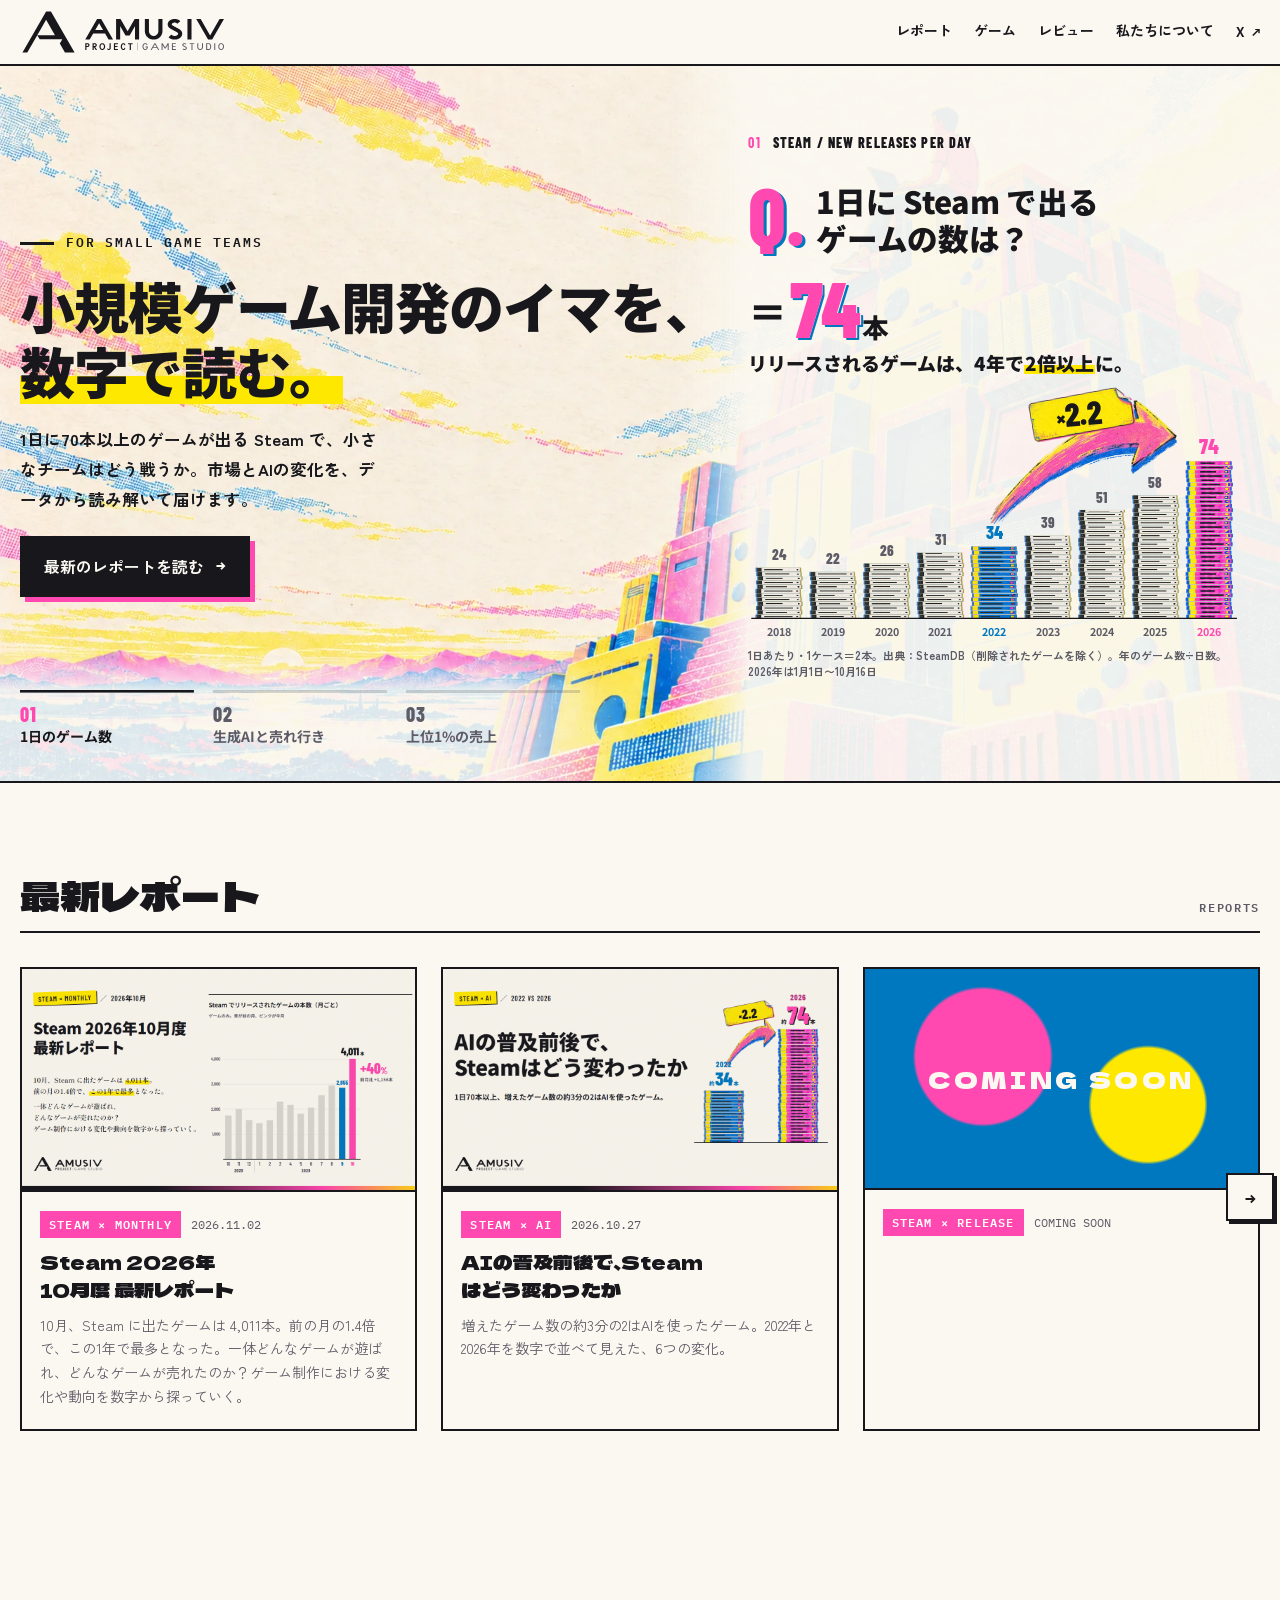
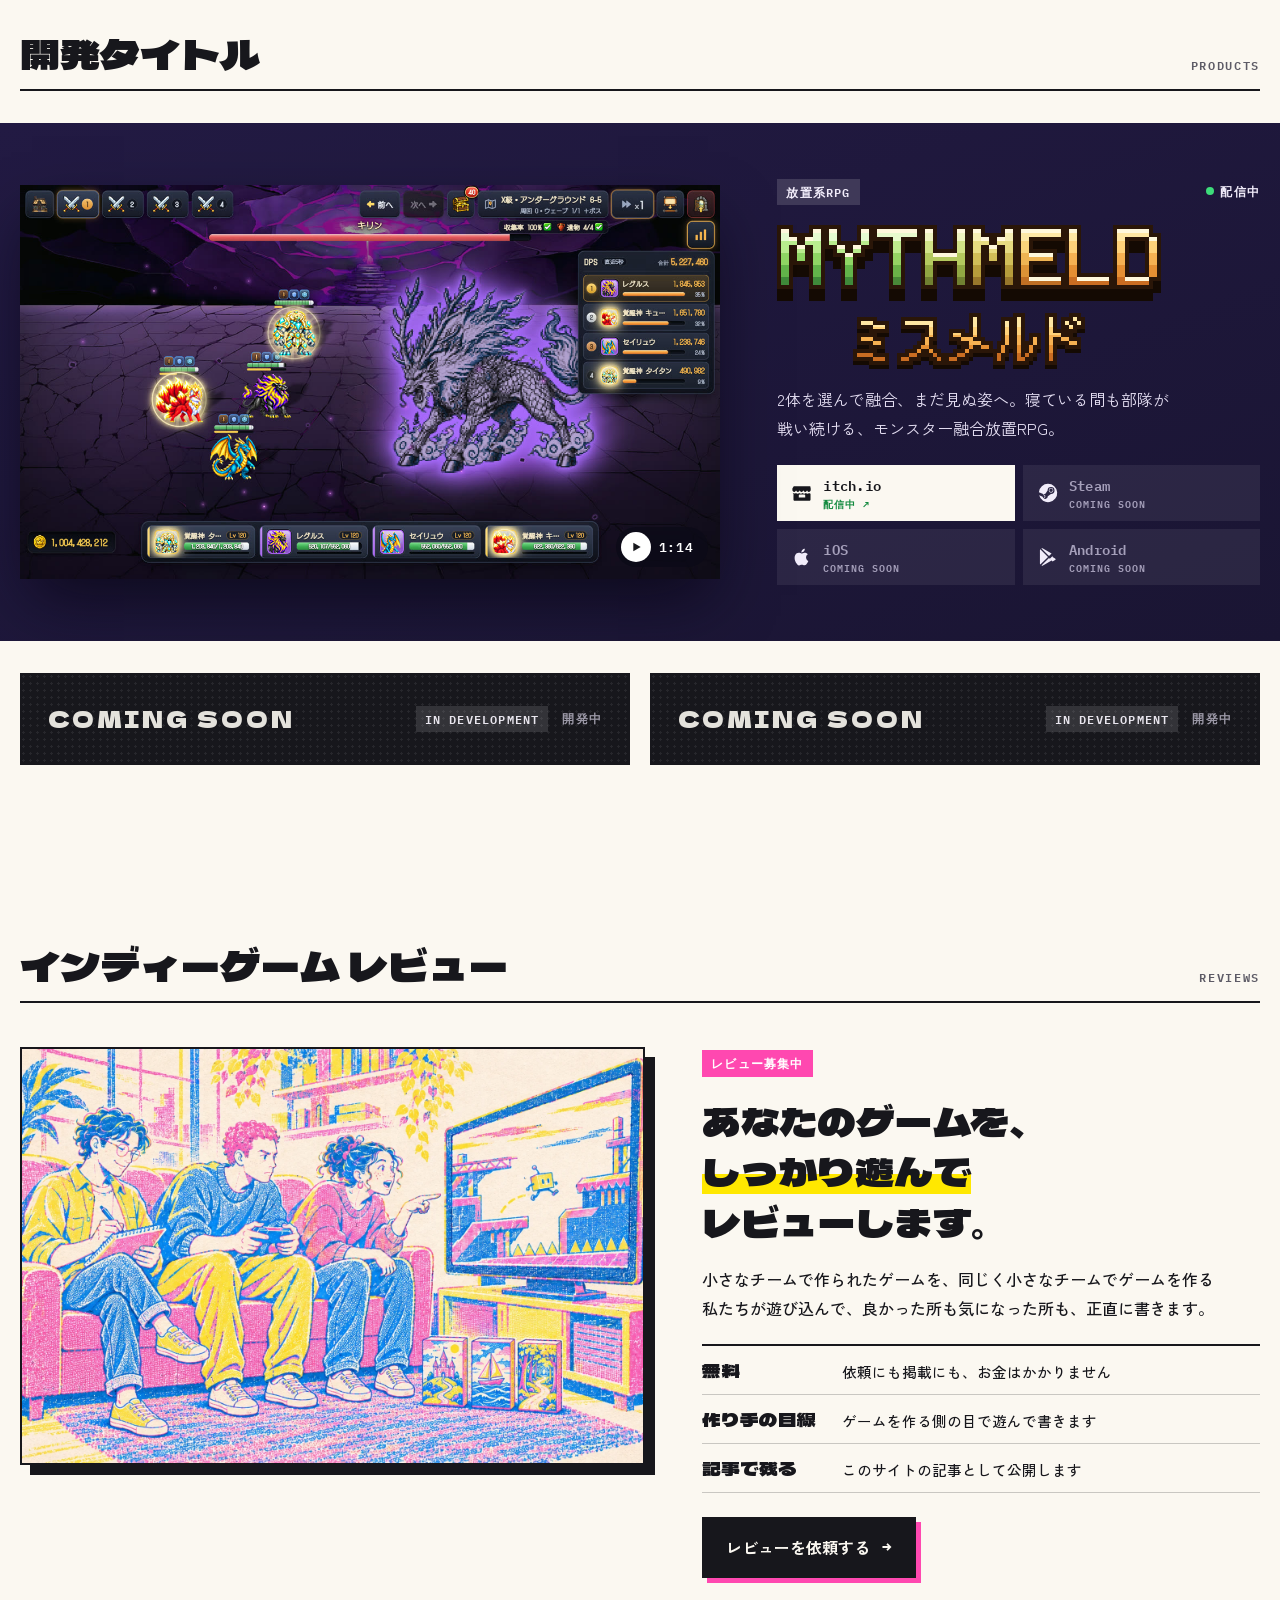
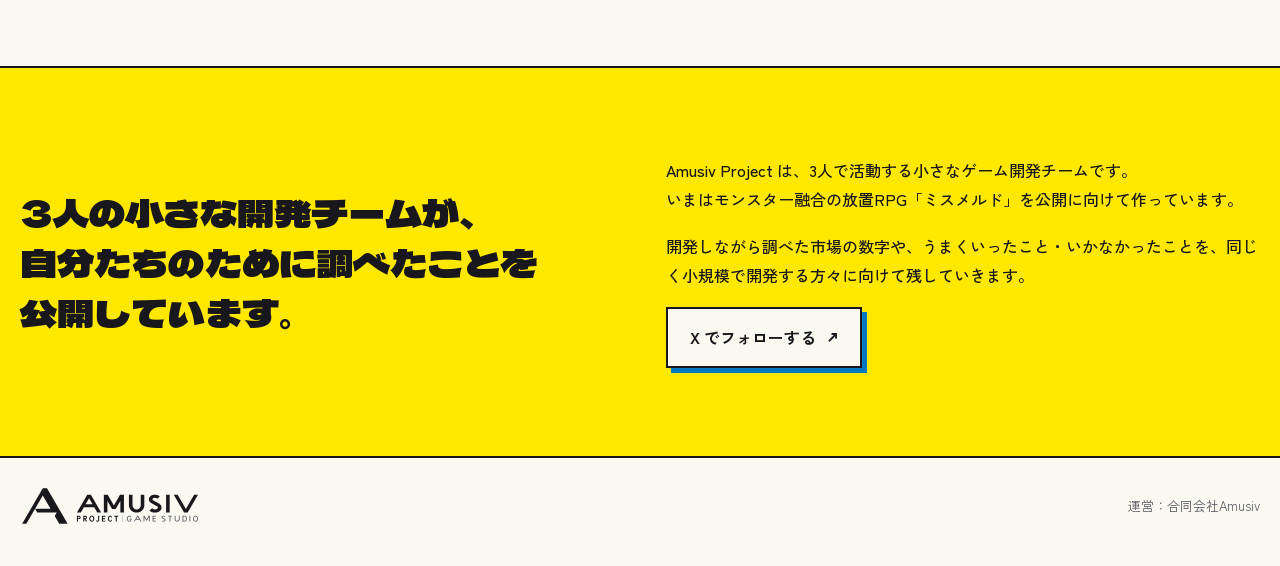
==== commit 07d24c2b: "トップにインディーゲームのレビュー募集の区画を追加、レビューの依頼ページ（reviews/request）を公開 Co-Authored-By: Claude Opus 5.5 <noreply@an" ====
--- a/index.html
+++ b/index.html
@@ -21,7 +21,7 @@
 <link rel="preconnect" href="https://fonts.gstatic.com" crossorigin>
 <link rel="stylesheet" href="https://fonts.googleapis.com/css2?family=Dela+Gothic+One&family=Zen+Kaku+Gothic+New:wght@500;700&family=IBM+Plex+Mono:wght@600&display=swap">
 <link rel="stylesheet" href="https://fonts.googleapis.com/css2?family=Barlow+Condensed:wght@600;800&family=Noto+Sans+JP:wght@700;900&display=swap">
-<link rel="stylesheet" href="assets/top.css?v=a1103g">
+<link rel="stylesheet" href="assets/top.css?v=r1106c">
 <link rel="stylesheet" href="assets/kv.css?v=a1030s">
 <link rel="stylesheet" href="assets/kv_time.css?v=a1030q">
 <link rel="stylesheet" href="assets/kv_theme_white.css?v=151dbef2">
@@ -35,7 +35,7 @@
   <div class="inner">
     <a class="logo" href="./" aria-label="Amusiv Project レポート トップ"><img class="logo-img" src="assets/img/logo_header.svg" alt="Amusiv Project" width="498" height="112"></a>
     <nav class="nav" aria-label="メニュー">
-      <a href="#latest">レポート</a><a href="#products">ゲーム</a>
+      <a href="#latest">レポート</a><a href="#products">ゲーム</a><a href="#reviews">レビュー</a>
       <a href="#about">私たちについて</a>
       <a class="x" href="https://x.com/Amusiv_Project" target="_blank" rel="noopener">X ↗</a>
     </nav>
@@ -177,6 +177,32 @@
         <li><span class="cs">COMING SOON</span><span class="meta"><span class="cat c-ink">IN DEVELOPMENT</span><span class="state">開発中</span></span></li>
       </ul>
     </div></div>
+  </section>
+
+  <section class="reviews sec gutter" id="reviews">
+    <div class="inner">
+      <div class="sec-head"><h2><span class="nw">インディーゲーム</span> <span class="nw">レビュー</span></h2><span class="en">REVIEWS</span></div>
+      <div class="rvwrap">
+        <picture class="rvpic">
+          <source srcset="assets/img/review_card.webp" type="image/webp">
+          <img src="assets/img/review_card.jpg" alt="3人がソファに並んでモニターのゲームを遊び、1人がメモを取り、1人が画面を指さしている絵" width="1536" height="1024" loading="lazy">
+        </picture>
+        <div class="rvcopy">
+          <p class="rvtag"><span class="cat">レビュー募集中</span></p>
+          <h3>あなたのゲームを、<br><span class="mark">しっかり遊んで</span><br>レビューします。</h3>
+          <p class="rvlead">小さなチームで作られたゲームを、同じく小さなチームでゲームを作る私たちが遊び込んで、良かった所も気になった所も、正直に書きます。</p>
+          <dl class="rvpromise">
+            <div><dt>無料</dt><dd>依頼にも掲載にも、お金はかかりません</dd></div>
+            <div><dt>作り手の目線</dt><dd>ゲームを作る側の目で遊んで書きます</dd></div>
+            <div><dt>記事で残る</dt><dd>このサイトの記事として公開します</dd></div>
+          </dl>
+          <div class="rvact">
+            <a class="btn" href="reviews/request/">レビューを依頼する <span class="arr">→</span></a>
+          </div>
+        </div>
+      </div>
+      <!-- レビューを公開したら、ここに .rvlist（記事カードの列）を足す -->
+    </div>
   </section>
 
   <section class="about sec gutter" id="about">
--- a/assets/top.css
+++ b/assets/top.css
@@ -267,3 +267,24 @@
 }
 @media (max-width: 480px) { .tnext li { padding: 0 18px; min-height: 76px; } .tnext .state { display: none; } }
 @media (max-width: 600px) { .tband .vplay { right: auto; bottom: auto; left: 50%; top: 50%; transform: translate(-50%, -50%); } }
+
+.reviews .sec-head { margin-bottom: clamp(28px, 3.5vw, 44px); }
+.rvwrap { display: grid; grid-template-columns: minmax(0, 1.12fr) minmax(0, 1fr); gap: clamp(28px, 4.5vw, 64px); align-items: start; }
+.rvpic { display: block; border: 2px solid var(--rule); box-shadow: 10px 10px 0 var(--ink); overflow: hidden; background: var(--paper); }
+.rvpic img { width: 100%; aspect-ratio: 3 / 2; object-fit: cover; }
+.rvcopy { display: grid; gap: 18px; min-width: 0; }
+.rvtag { margin: 0; }
+.rvcopy h3 { font-family: var(--display); font-weight: 400; font-size: clamp(28px, 3vw, 42px); line-height: 1.32; margin: 0; letter-spacing: .01em; }
+.rvcopy h3 .mark { background: linear-gradient(transparent 58%, var(--yellow) 58%, var(--yellow) 92%, transparent 92%); }
+.rvlead { margin: 0; font-weight: 500; line-height: 1.85; word-break: auto-phrase; text-wrap: pretty; }
+.rvpromise { margin: 2px 0 0; border-top: 2px solid var(--rule); }
+.rvpromise div { display: grid; grid-template-columns: 7.6em minmax(0, 1fr); gap: 4px 18px; align-items: baseline; padding: 11px 0; border-bottom: 1px solid color-mix(in srgb, var(--ink) 22%, transparent); }
+.rvpromise dt { font-family: var(--display); font-weight: 400; font-size: clamp(17px, 1.45vw, 19px); line-height: 1.35; }
+.rvpromise dd { margin: 0; font-size: 14.5px; line-height: 1.6; font-weight: 500; word-break: auto-phrase; }
+.rvact { display: flex; flex-wrap: wrap; align-items: center; gap: 14px 26px; margin-top: 6px; }
+@media (max-width: 860px) {
+  .rvwrap { grid-template-columns: minmax(0, 1fr); }
+  .rvpic { box-shadow: 7px 7px 0 var(--ink); }
+}
+@media (max-width: 480px) { .rvpromise div { grid-template-columns: minmax(0, 1fr); gap: 2px; padding: 10px 0; } .rvpromise dd { font-size: 14px; } }
+.sec-head h2 .nw { display: inline-block; }
